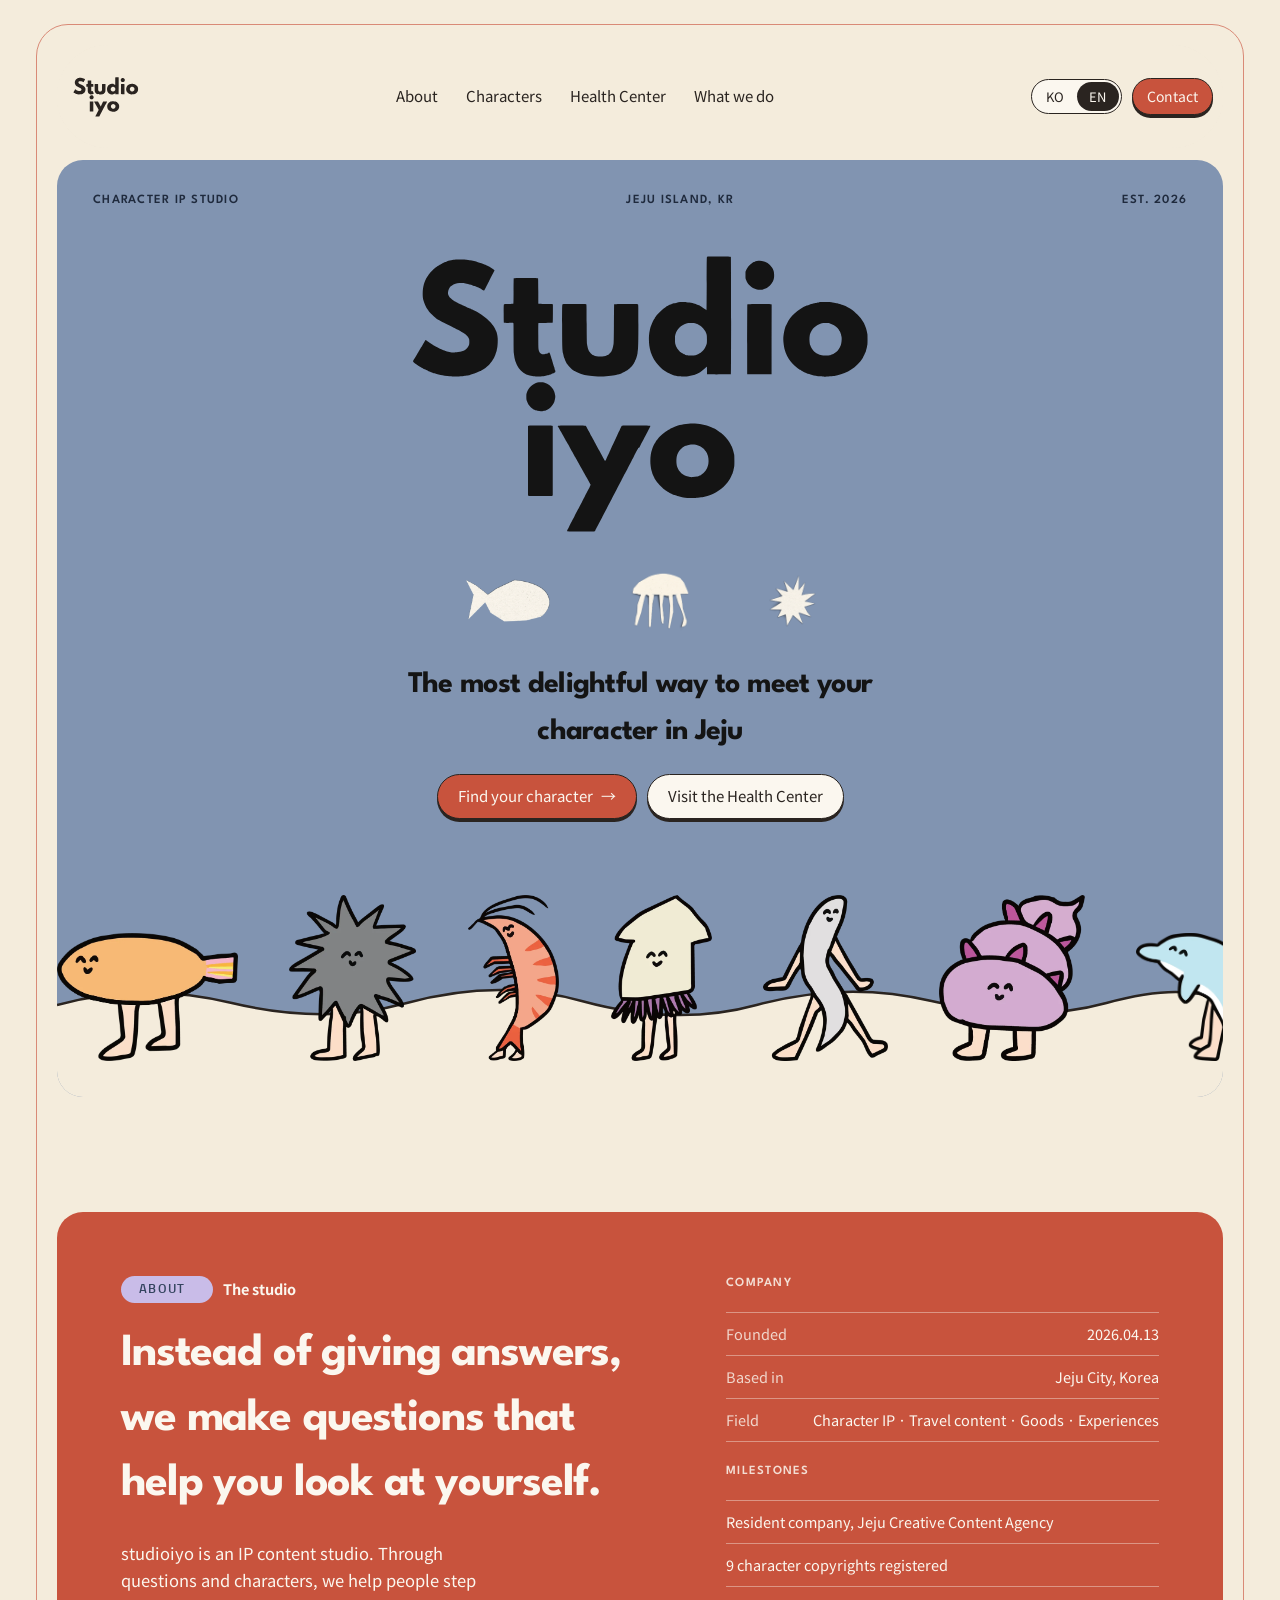
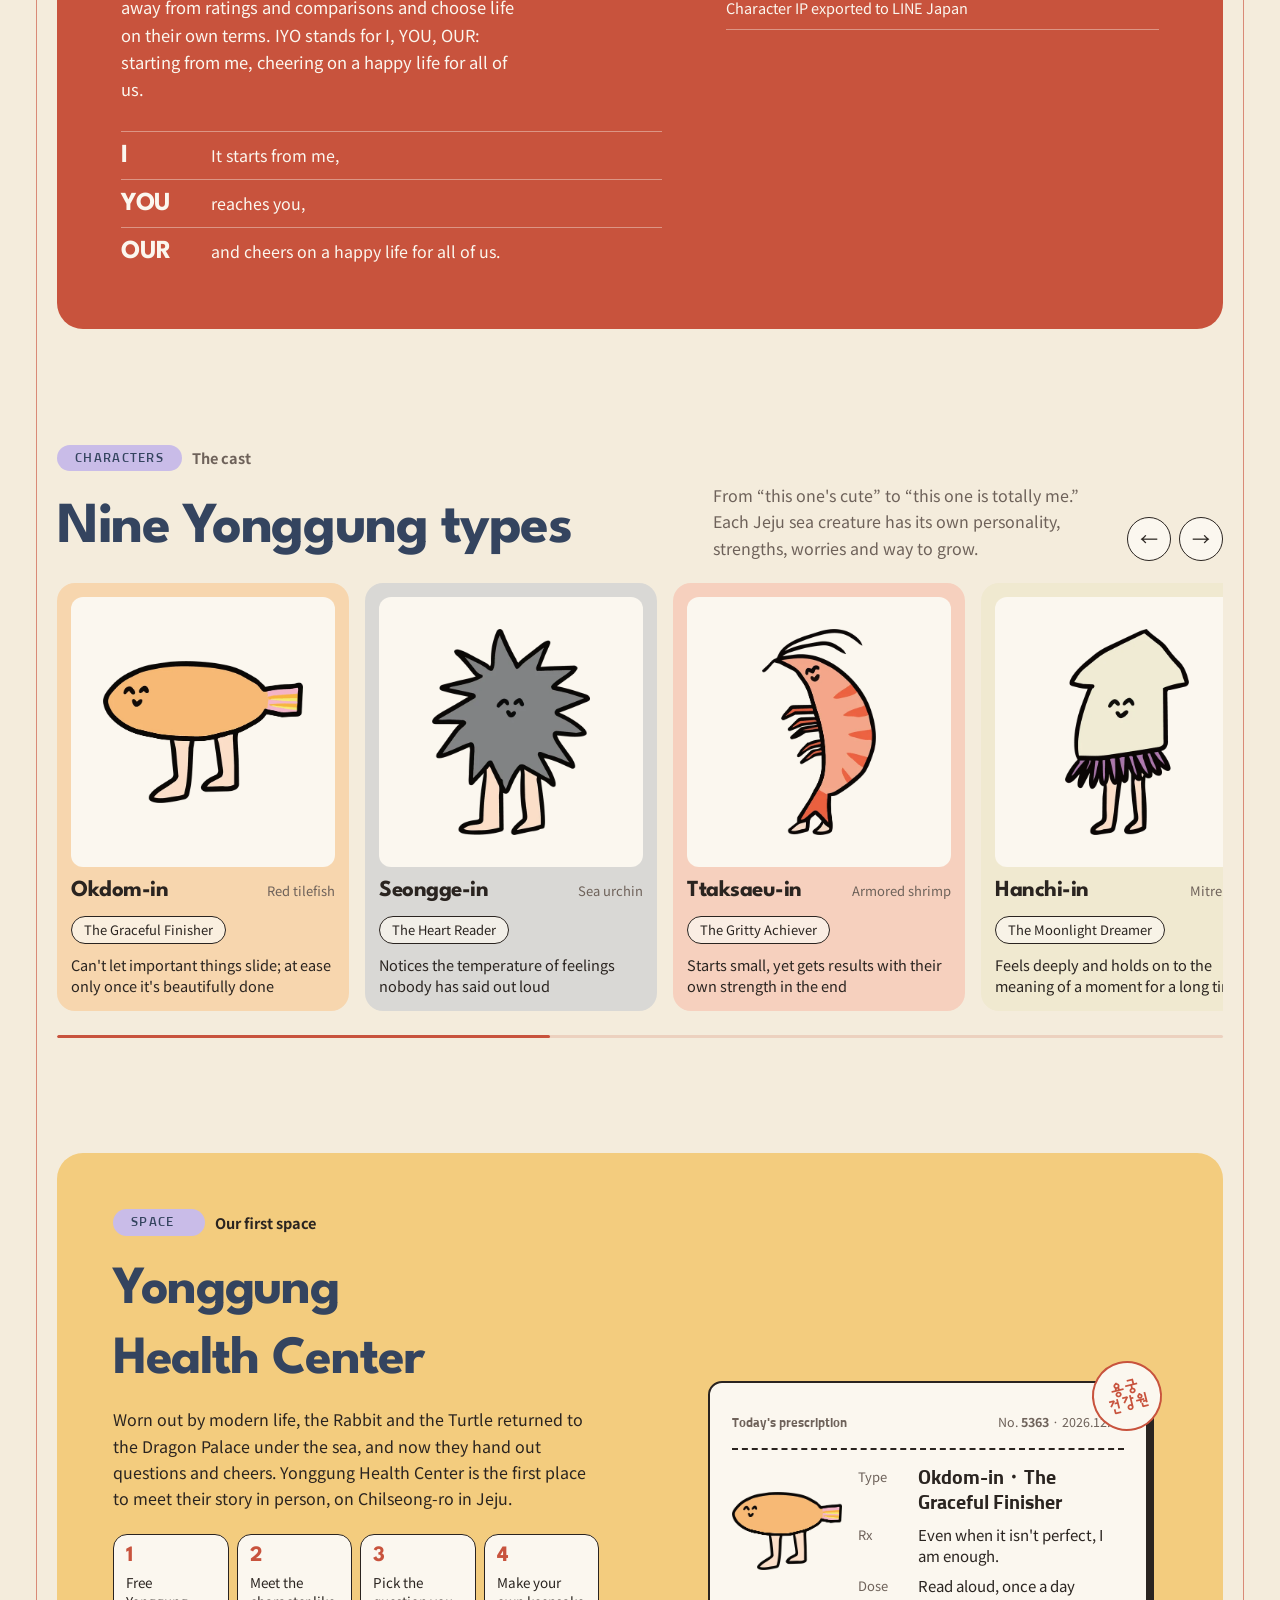
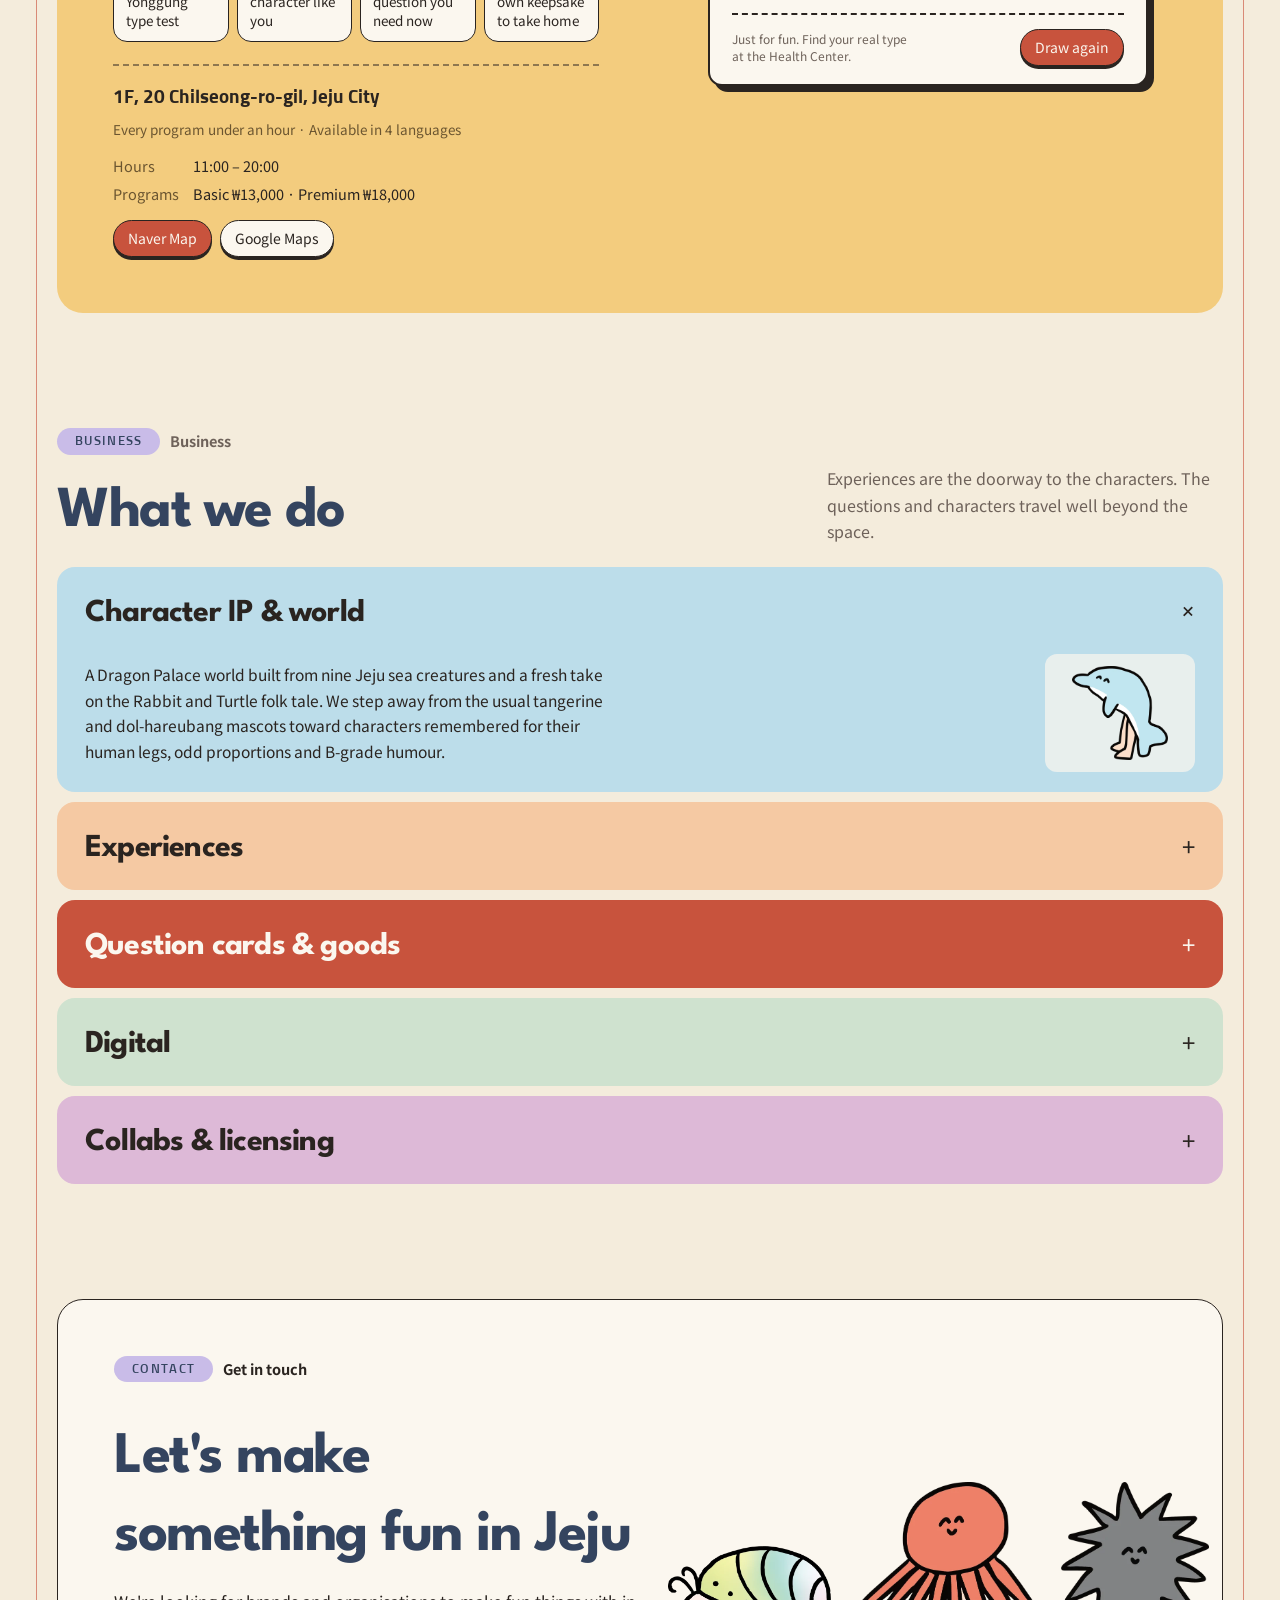
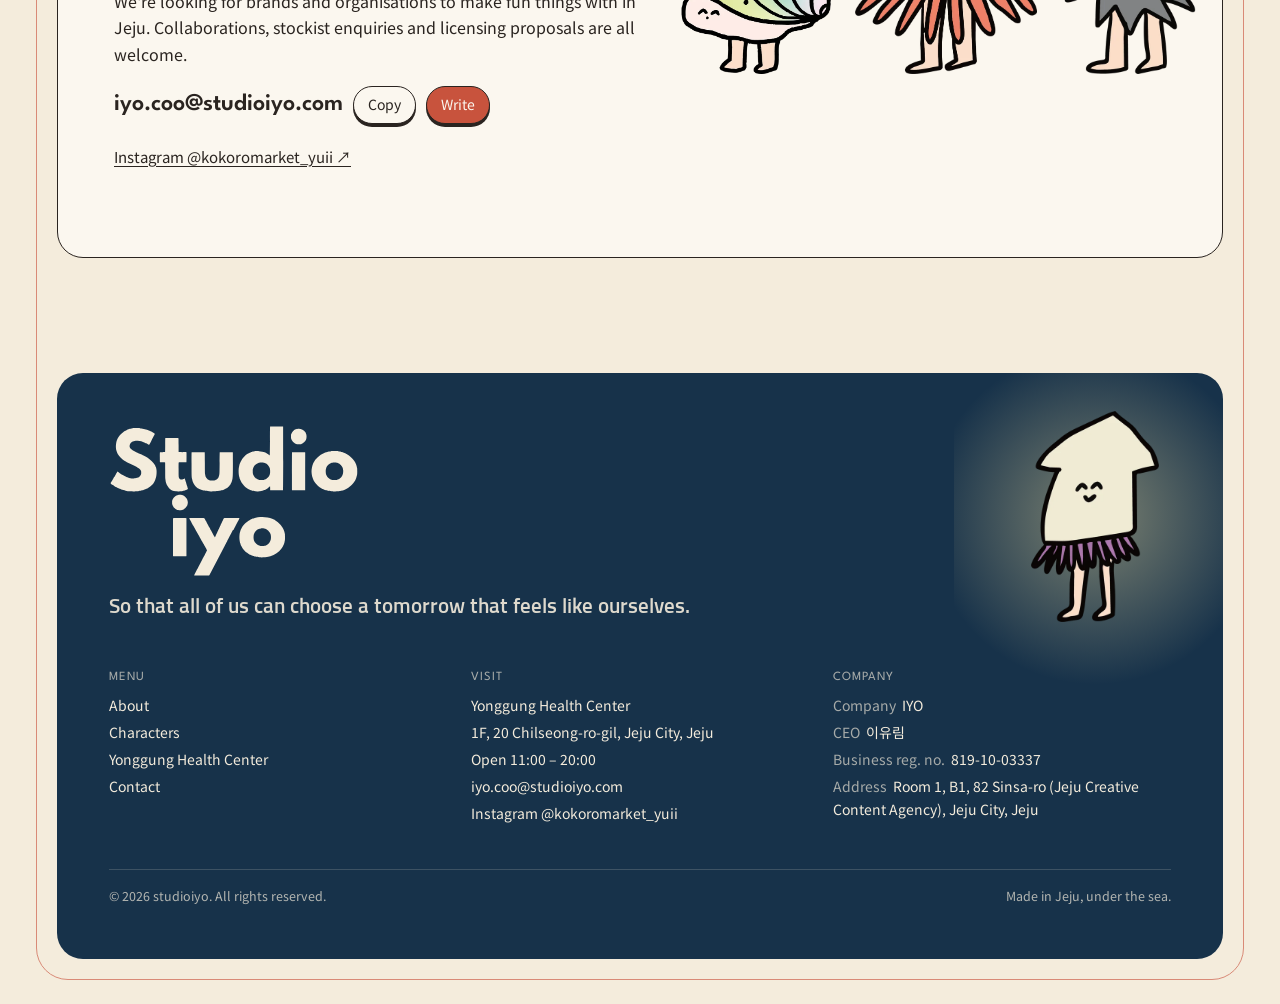
==== index.html @ 4e2de9c1 "첫 배포: studioiyo.com 홈페이지" ====
<!doctype html>
<html lang="ko" data-lang="ko">
<head>
<meta charset="utf-8">
<meta name="viewport" content="width=device-width, initial-scale=1, viewport-fit=cover">
<meta name="description" content="studioiyo(스튜디오 이요)는 질문과 제주 바다 캐릭터로 자기 기준의 삶을 응원하는 IP 콘텐츠 스튜디오입니다. 제주 칠성로 용궁건강원 운영.">
<meta property="og:title" content="studioiyo">
<meta property="og:description" content="제주에서 내 캐릭터를 만나는 가장 유쾌한 방법">
<meta property="og:url" content="https://studioiyo.com/">
<meta property="og:type" content="website">
<link rel="icon" type="image/png" href="assets/favicon.png">
<title>studioiyo</title>
<link rel="preconnect" href="https://fonts.googleapis.com">
<link rel="preconnect" href="https://fonts.gstatic.com" crossorigin>
<link rel="stylesheet" href="https://fonts.googleapis.com/css2?family=League+Spartan:wght@400..800&family=Noto+Sans+KR:wght@400;500;700&family=Sunflower:wght@300;500;700&display=swap">
<style>
/* Layout: one coral-outlined frame; scrolling descends from sky-blue surface → sand beach → coloured sea blocks → deep-sea footer.
   Single deliberate light look (brand site), so colours are set explicitly rather than themed. */
:root{
  color-scheme: light;
  --sand:#F4ECDC;      /* page ground: Jeju beach sand */
  --paper:#FBF7EF;     /* card inner */
  --ink:#2A2420;       /* the characters' outline colour */
  --ink-soft:#6E625A;
  --coral:#C8533D;     /* 돌문어 — primary accent, About block, buttons */
  --coral-line:#D98A77;
  --sky:#BCDDEA;       /* 남방큰돌고래 — hero sea */
  --butter:#F3CC7E;    /* 옥돔 — 용궁건강원 block */
  --lilac:#DDB9D7;     /* 뿔소라 */
  --peach:#F5C9A3;     /* 딱새우 */
  --seaglass:#CFE2CF;  /* 전복 */
  --deep:#17324A;      /* 용궁 — deep-sea footer */

  --card:#8194B1;      /* 명함 블루 — hero */
  --slate:#34445F;     /* 발표자료 헤드라인 */
  --lavender:#C9BCE8;  /* 발표자료 라벨 */

  /* Type: League Spartan = 로고·영문 (명함), Sunflower = 국문 제목 (발표자료 톤), Noto Sans KR = 본문 (소개서) */
  --f-en:"League Spartan","Noto Sans KR",system-ui,sans-serif;
  --f-ko:"Sunflower","Noto Sans KR","Apple SD Gothic Neo",sans-serif;
  --f-body:"Noto Sans KR","Apple SD Gothic Neo","Malgun Gothic",system-ui,sans-serif;

  --r-lg:26px; --r-md:18px; --r-pill:999px;
  --gap-section:clamp(64px,9vw,120px);
}
*{box-sizing:border-box}
html{scroll-behavior:smooth}
body{
  background:var(--sand); color:var(--ink);
  font-family:var(--f-body); font-size:16px; line-height:1.65;
  padding-inline:clamp(16px,2.4vw,28px); padding-block:16px;
  -webkit-font-smoothing:antialiased;
  word-break:keep-all; overflow-wrap:break-word;
}
img{max-width:100%;display:block}
a{color:inherit}
button{font:inherit;color:inherit}
:focus-visible{outline:2px solid var(--ink);outline-offset:3px;border-radius:6px}

/* language switch */
html[data-lang="en"] .ko{display:none!important}
html:not([data-lang="en"]) .en{display:none!important}

.frame{
  max-width:1280px; margin-inline:auto;
  border:1px solid var(--coral-line); border-radius:32px;
  padding:clamp(10px,1.6vw,20px);
  display:grid; grid-template-columns:minmax(0,1fr); gap:var(--gap-section);
}
main{display:grid;grid-template-columns:minmax(0,1fr);gap:var(--gap-section)}

/* type roles */
.en-d{font-family:var(--f-en);font-weight:700;letter-spacing:-.025em}
.ko-d{font-family:var(--f-ko);font-weight:500;letter-spacing:-.01em}
.label{font-family:var(--f-en);font-weight:600;font-size:12.5px;letter-spacing:.1em;text-transform:uppercase}
.eyebrow{display:flex;align-items:center;gap:10px;flex-wrap:wrap;margin:0 0 14px}
.pill{display:inline-block;background:var(--lavender);color:var(--slate);font-family:var(--f-ko);font-weight:500;font-size:13px;letter-spacing:.1em;text-transform:uppercase;border-radius:var(--r-pill);padding:3px 18px 2px;min-width:92px}
.eyebrow b{font-size:14.5px;font-weight:700}
h1,h2,h3{margin:0;text-wrap:balance;line-height:1.12}
p{margin:0}

/* header */
.top{
  position:sticky; top:env(safe-area-inset-top,0px); z-index:20;
  display:flex; align-items:center; justify-content:space-between; gap:16px;
  padding:10px 10px 10px 16px; margin-bottom:calc(var(--gap-section) * -1 + 12px);
  background:color-mix(in srgb,var(--sand) 88%,transparent);
  backdrop-filter:blur(8px); border-radius:var(--r-pill);
}
.logo{display:block;line-height:0;color:var(--ink)}
.logo svg{height:40px;width:auto;display:block}
.logo-svg{display:block;width:100%;height:auto}
.nav{display:flex;gap:clamp(14px,2.2vw,32px);font-size:15px}
.nav a{text-decoration:none;position:relative}
.nav a::after{content:"";position:absolute;left:0;right:0;bottom:-2px;height:1px;background:currentColor;transform:scaleX(0);transform-origin:left;transition:transform .25s}
.nav a:hover::after{transform:scaleX(1)}
.top-right{display:flex;align-items:center;gap:10px}
.lang{display:flex;border:1.5px solid var(--ink);border-radius:var(--r-pill);padding:2px;background:var(--paper)}
.lang button{border:0;background:transparent;border-radius:var(--r-pill);padding:4px 12px;font-size:13px;cursor:pointer;letter-spacing:.04em}
.lang button[aria-pressed="true"]{background:var(--ink);color:var(--paper)}
.btn{
  display:inline-flex;align-items:center;gap:8px;
  background:var(--coral);color:var(--paper);text-decoration:none;
  border:1.5px solid var(--ink);border-radius:var(--r-pill);
  padding:9px 20px;font-size:15px;cursor:pointer;
  box-shadow:0 3px 0 var(--ink);transition:transform .15s, box-shadow .15s;
}
.btn:hover{transform:translateY(-1px);box-shadow:0 4px 0 var(--ink)}
.btn:active{transform:translateY(2px);box-shadow:0 1px 0 var(--ink)}
.btn.sm{padding:6px 14px;font-size:14px}
.btn.ghost{background:var(--paper);color:var(--ink)}

/* hero */
.hero{
  background:var(--card); border-radius:var(--r-lg); overflow:hidden;
  position:relative; padding:clamp(18px,2.6vw,30px) clamp(18px,3vw,36px) 0;
}
.hero-meta{display:flex;justify-content:space-between;gap:12px;flex-wrap:wrap;color:#1F2A3D}
.hero-logo{width:clamp(220px,36vw,470px);margin:clamp(22px,3.4vw,44px) auto 0;color:#141414}
.hero-logo svg{display:block;width:100%;height:auto}
.cutouts{display:flex;justify-content:center;align-items:center;gap:clamp(30px,6vw,84px);margin-block:clamp(22px,3vw,36px) clamp(18px,2.4vw,28px)}
.cutouts img{height:var(--h);width:auto;animation:drift 4s ease-in-out infinite alternate}
.cutouts img:nth-child(2){animation-delay:-1.3s}.cutouts img:nth-child(3){animation-delay:-2.6s}
@keyframes drift{from{transform:translateY(0) rotate(-2deg)}to{transform:translateY(-5px) rotate(2deg)}}
.hero-tag{text-align:center;max-width:34ch;margin-inline:auto;font-size:clamp(20px,2.4vw,30px);line-height:1.35;color:#141414}
.hero-cta{display:flex;justify-content:center;gap:10px;flex-wrap:wrap;margin-top:22px}
.beach{position:relative;margin-top:clamp(8px,2vw,20px);padding-top:clamp(84px,11vw,140px);margin-inline:calc(clamp(18px,3vw,36px) * -1)}
.beach svg,.sand-band{position:relative;z-index:0}
.beach svg{display:block;width:100%;height:46px}
.sand-band{background:var(--sand);height:clamp(54px,6vw,72px)}
.parade{position:absolute;left:0;right:0;bottom:clamp(26px,3vw,36px);overflow:hidden;pointer-events:none;z-index:1}
.parade-track{display:flex;align-items:flex-end;gap:clamp(28px,4vw,64px);width:max-content;animation:walk 70s linear infinite}
.parade img{height:clamp(96px,13vw,170px);width:auto;animation:bob .9s ease-in-out infinite alternate}
.parade img.wide{height:clamp(78px,10vw,132px)}
.parade img:nth-child(odd){animation-delay:-.45s}
@keyframes walk{to{transform:translateX(-50%)}}
@keyframes bob{from{transform:translateY(0) rotate(-1.5deg)}to{transform:translateY(-6px) rotate(1.5deg)}}

/* about */
.about{
  background:var(--coral); color:var(--paper); border-radius:var(--r-lg);
  padding:clamp(28px,5vw,64px);
  display:grid; grid-template-columns:1.25fr 1fr; gap:clamp(28px,5vw,72px); align-items:start;
}
.about h2{font-size:clamp(28px,3.6vw,46px);line-height:1.22;margin-block:4px 28px}
.about h2 .ko-d{line-height:1.38}
.about-lead{font-size:16.5px;max-width:44ch}
.iyo{list-style:none;margin:28px 0 0;padding:0;display:grid;gap:10px}
.iyo li{display:grid;grid-template-columns:78px 1fr;align-items:baseline;gap:12px;border-top:1px solid rgba(251,247,239,.4);padding-top:10px}
.iyo b{font-family:var(--f-en);font-weight:700;font-size:26px;line-height:1;letter-spacing:-.01em}
.about-side{display:grid;gap:22px;font-size:15.5px;align-content:start;min-width:0}
.about-side h3{font-family:var(--f-en);font-weight:600;font-size:12.5px;letter-spacing:.1em;text-transform:uppercase;opacity:.85}
.facts{display:grid;margin:0;padding:0;list-style:none;border-top:1px solid rgba(251,247,239,.4)}
.facts li{display:flex;justify-content:space-between;gap:16px;padding:9px 0;border-bottom:1px solid rgba(251,247,239,.4);font-size:14.5px}
.facts .k{opacity:.8;flex:none}
.facts li > span:last-child{text-align:right}
.facts.plain li > span:last-child{text-align:left}

/* section heads */
.sec-head{display:flex;align-items:flex-end;justify-content:space-between;gap:16px;margin-bottom:22px;flex-wrap:wrap}
.sec-head h2{font-size:clamp(34px,4.6vw,58px);color:var(--slate)}
.sec-head p{color:var(--ink-soft);max-width:44ch}

/* characters */
.arrows{display:flex;gap:8px}
.arrow{width:44px;height:44px;border-radius:50%;border:1.5px solid var(--ink);background:var(--paper);cursor:pointer;font-size:18px;display:grid;place-items:center}
.arrow:hover{background:var(--ink);color:var(--paper)}
.cast{
  display:grid; grid-auto-flow:column; grid-auto-columns:clamp(236px,24vw,292px); gap:16px;
  overflow-x:auto; scroll-snap-type:x mandatory; padding-bottom:6px; scrollbar-width:none;
}
.cast::-webkit-scrollbar{display:none}
.card{scroll-snap-align:start;background:var(--tint);border-radius:var(--r-md);padding:14px;display:grid;gap:10px;min-width:0;align-content:start}
.card-img{background:var(--paper);border-radius:12px;aspect-ratio:4/4.1;position:relative;max-width:100%}
.card-img img{position:absolute;left:12%;top:12%;width:76%;height:76%;object-fit:contain;transition:transform .35s cubic-bezier(.3,1.6,.5,1)}
.card:hover .card-img img{transform:translateY(-6px) rotate(-3deg)}
.card-title{display:flex;align-items:baseline;justify-content:space-between;gap:8px;flex-wrap:wrap}
.card-title strong{font-family:var(--f-ko);font-weight:700;font-size:23px;line-height:1.25}
.card-title strong.en{font-family:var(--f-en);font-weight:700;letter-spacing:-.02em}
.card-title small{font-size:13px;color:var(--ink-soft)}
.card-title small.ko{font-family:var(--f-en);font-weight:600}
.card-type{justify-self:start;font-size:13px;border:1.5px solid var(--ink);border-radius:var(--r-pill);padding:2px 12px;background:rgba(251,247,239,.75)}
.card p{font-size:14.5px;line-height:1.5}
.progress{height:3px;background:rgba(200,83,61,.18);border-radius:3px;margin-top:18px;overflow:hidden}
.progress span{display:block;height:100%;width:30%;background:var(--coral);border-radius:3px;transition:width .2s}

/* 용궁건강원 */
.brand{
  background:var(--butter); border-radius:var(--r-lg); padding:clamp(24px,4.4vw,56px);
  display:grid; grid-template-columns:1.1fr 1fr; gap:clamp(28px,4vw,56px); align-items:center;
}
.brand h2{font-size:clamp(32px,4.2vw,54px);color:var(--slate);margin-block:4px 16px}
.brand-copy{display:grid;gap:22px;max-width:54ch;min-width:0}
.steps{list-style:none;margin:0;padding:0;display:grid;grid-template-columns:repeat(4,minmax(0,1fr));gap:8px;counter-reset:s}
.steps li{background:var(--paper);border:1.5px solid var(--ink);border-radius:14px;padding:10px 12px 12px;font-size:13.5px;line-height:1.4;counter-increment:s}
.steps li::before{content:counter(s);display:block;font-family:var(--f-en);font-weight:700;font-size:22px;line-height:1;color:var(--coral);margin-bottom:6px}
.visit{display:grid;gap:4px;border-top:2px dashed rgba(42,36,32,.5);padding-top:16px}
.visit strong{font-family:var(--f-ko);font-size:19px}
.visit small{color:#6b5530;font-size:13.5px}
.visit .row{display:flex;gap:8px;flex-wrap:wrap;margin-top:10px}
.visit dl{display:grid;grid-template-columns:auto 1fr;gap:4px 14px;margin:10px 0 0;font-size:14.5px}
.visit dt{color:#6b5530}
.visit dd{margin:0;font-variant-numeric:tabular-nums}

.slip{
  background:var(--paper); border:2px solid var(--ink); border-radius:14px;
  padding:22px 22px 18px; position:relative; box-shadow:6px 6px 0 var(--ink);
  max-width:440px; justify-self:center; width:100%;
}
.slip-head{display:flex;justify-content:space-between;align-items:baseline;border-bottom:2px dashed var(--ink);padding-bottom:10px;gap:10px;flex-wrap:wrap}
.slip-head strong{font-family:var(--f-ko);font-size:20px}
.slip-head span{font-size:12.5px;color:var(--ink-soft);font-variant-numeric:tabular-nums}
.slip-body{display:grid;grid-template-columns:110px 1fr;gap:16px;align-items:center;padding-block:16px}
.slip-body img{max-height:130px;width:auto;margin-inline:auto}
.rx{display:grid;gap:8px;margin:0}
.rx div{display:grid;grid-template-columns:52px 1fr;gap:8px;font-size:15px;line-height:1.45}
.rx dt{color:var(--ink-soft);font-size:13px;padding-top:2px}
.rx dd{margin:0}
.rx .big{font-family:var(--f-ko);font-weight:700;font-size:20px;line-height:1.25}
.stamp{
  position:absolute;right:-16px;top:-22px;width:70px;height:70px;border-radius:50%;background:var(--paper);
  border:2.5px solid var(--coral);color:var(--coral);display:grid;place-items:center;
  font-family:var(--f-ko);font-weight:700;font-size:15px;line-height:1.1;text-align:center;transform:rotate(-14deg);
}
.slip-foot{display:flex;justify-content:space-between;align-items:center;gap:10px;border-top:2px dashed var(--ink);padding-top:14px;flex-wrap:wrap}
.slip-foot small{font-size:12px;color:var(--ink-soft);max-width:26ch;line-height:1.45}
.slip.shake{animation:shake .45s}
@keyframes shake{20%{transform:rotate(-2deg)}50%{transform:rotate(2deg)}80%{transform:rotate(-1deg)}}

/* what we do: stacked bars */
.bars{display:grid;gap:10px}
.bar{border-radius:var(--r-md);background:var(--c);color:var(--fc,var(--ink))}
.bar summary{
  list-style:none;cursor:pointer;display:flex;justify-content:space-between;align-items:center;gap:16px;
  padding:14px clamp(18px,2.4vw,28px);font-size:clamp(22px,2.6vw,32px);
}
.bar summary::-webkit-details-marker{display:none}
.bar summary .plus{font-family:var(--f-body);font-size:24px;transition:transform .25s;flex:none}
.bar[open] summary .plus{transform:rotate(45deg)}
.bar-body{display:grid;grid-template-columns:1fr auto;gap:24px;align-items:center;padding:0 clamp(18px,2.4vw,28px) 20px}
.bar-body p{max-width:58ch;font-size:15.5px}
.bar-body .thumb{width:150px;height:118px;border-radius:12px;background:rgba(251,247,239,.7);position:relative;flex:none}
.bar-body .thumb img{position:absolute;left:14px;top:12px;width:calc(100% - 28px);height:calc(100% - 24px);object-fit:contain}
.bar-body ul{margin:10px 0 0;padding:0;list-style:none;display:flex;flex-wrap:wrap;gap:6px}
.bar-body ul li{font-size:13px;border:1px solid currentColor;border-radius:var(--r-pill);padding:1px 10px}

/* contact */
.contact{
  display:grid;grid-template-columns:1.2fr 1fr;gap:clamp(24px,4vw,56px);align-items:center;
  border:1.5px solid var(--ink);border-radius:var(--r-lg);padding:clamp(24px,4.4vw,56px);background:var(--paper);
}
.contact h2{font-size:clamp(34px,4.6vw,60px);color:var(--slate)}
.contact-copy{display:grid;gap:18px;min-width:0}
.mail{display:flex;align-items:center;gap:10px;flex-wrap:wrap}
.mail code{font-family:var(--f-en);font-weight:600;font-size:clamp(18px,2vw,24px);user-select:all;word-break:break-all}
.insta{font-size:15px;text-underline-offset:3px}
.copy-state{font-size:13px;color:var(--coral);min-height:1em}
.contact-art{display:flex;justify-content:center;align-items:flex-end;gap:clamp(8px,2vw,24px)}
.contact-art img{height:clamp(120px,15vw,200px);width:auto}
.contact-art img.wide{height:clamp(90px,10vw,140px)}

/* footer */
.foot{
  background:var(--deep);color:var(--sand);border-radius:var(--r-lg);
  padding:clamp(26px,4.4vw,52px);display:grid;gap:clamp(28px,4vw,44px);position:relative;overflow:hidden;
}
.foot-word{width:clamp(150px,20vw,250px);color:var(--sand)}
.foot-line{font-family:var(--f-ko);font-size:clamp(17px,1.8vw,21px);opacity:.9;margin-top:14px}
.foot-grid{display:grid;grid-template-columns:repeat(3,minmax(0,1fr));gap:24px;font-size:14px;position:relative}
.foot-grid h3{font-family:var(--f-en);font-size:12.5px;letter-spacing:.08em;text-transform:uppercase;opacity:.65;margin-bottom:10px;font-weight:400}
.foot-grid ul{list-style:none;margin:0;padding:0;display:grid;gap:4px}
.foot-grid a{text-decoration:none}
.foot-grid a:hover{text-decoration:underline}
.foot-grid .k{opacity:.65;margin-right:6px}
.foot-bottom{display:flex;justify-content:space-between;gap:12px;flex-wrap:wrap;font-size:12.5px;opacity:.7;border-top:1px solid rgba(244,236,220,.25);padding-top:16px}
.lamp{position:absolute;right:clamp(16px,5vw,64px);top:clamp(18px,3vw,40px);width:clamp(84px,10vw,128px)}
.lamp::before{content:"";position:absolute;inset:-60%;background:radial-gradient(circle,rgba(247,227,161,.45),rgba(247,227,161,0) 62%);z-index:0}
.lamp img{position:relative;animation:bob 2.4s ease-in-out infinite alternate}

/* responsive */
@media (max-width:960px){
  .steps{grid-template-columns:repeat(2,minmax(0,1fr))}
}
@media (max-width:880px){
  .about,.brand,.contact{grid-template-columns:1fr}
  .foot-grid{grid-template-columns:1fr 1fr}
  .nav{display:none}
  .bar-body{grid-template-columns:1fr}
  .bar-body .thumb{justify-self:end}
}
@media (max-width:520px){
  .top{padding-left:12px}
  .logo svg{height:34px}
  .top .btn{display:none}
  .hero-meta span:nth-child(2){display:none}
  .foot-grid{grid-template-columns:1fr}
  .lamp{display:none}
  .slip-body{grid-template-columns:1fr}
  .slip-body img{max-height:96px}
  .frame{padding:8px;border-radius:24px}
  .stamp{right:-8px;width:62px;height:62px;font-size:13px}
  .iyo li{grid-template-columns:64px 1fr}
}
@media (prefers-reduced-motion:reduce){
  html{scroll-behavior:auto}
  .parade-track,.parade img,.lamp img,.cutouts img{animation:none}
  .slip.shake{animation:none}
}
</style>
</head>
<body>
<div class="frame">
<svg width="0" height="0" style="position:absolute" aria-hidden="true"><symbol id="iyo-logo" viewBox="0 0 574 350"><path fill="currentColor" fill-rule="evenodd" d="M195.6 345.5 C195.5 345.2 195.9 343.6 196.3 343.1 C196.4 342.9 197.2 341.5 198.0 340.0 C198.8 338.4 200.1 335.9 200.9 334.3 C201.7 332.8 202.5 331.2 202.7 330.8 C202.9 330.4 203.1 330.0 203.2 329.8 C203.4 329.5 204.1 328.1 204.9 326.6 C205.7 325.1 207.0 322.5 207.9 320.9 C208.7 319.2 210.1 316.6 210.9 315.1 C211.7 313.6 213.0 311.0 213.9 309.4 C214.7 307.7 216.3 304.7 217.4 302.6 C218.4 300.6 220.0 297.6 220.8 295.9 C221.7 294.3 223.0 291.9 223.7 290.5 C224.4 289.1 225.0 287.8 225.0 287.5 C225.0 287.3 224.8 286.8 224.5 286.4 C224.2 286.1 224.0 285.7 224.0 285.6 C224.0 285.5 220.0 278.3 219.5 277.5 C219.3 277.3 219.1 276.8 218.9 276.4 C218.7 276.0 218.2 275.2 217.9 274.6 C217.6 274.1 217.1 273.3 216.9 272.9 C216.7 272.5 216.4 272.0 216.3 271.8 C216.1 271.5 215.1 269.6 213.9 267.5 C212.7 265.4 211.6 263.5 211.5 263.2 C211.3 263.0 211.1 262.5 210.9 262.1 C210.7 261.7 210.2 260.9 209.9 260.4 C209.6 259.8 209.1 259.0 208.9 258.6 C208.7 258.2 208.4 257.7 208.3 257.5 C208.1 257.3 207.1 255.4 205.9 253.2 C204.7 251.1 203.6 249.2 203.5 249.0 C203.4 248.8 203.1 248.3 202.9 247.9 C202.7 247.5 202.2 246.7 201.9 246.1 C201.5 245.6 201.2 245.0 201.1 244.8 C200.8 244.2 196.8 236.9 196.5 236.5 C196.4 236.3 196.1 235.8 195.9 235.4 C195.7 235.0 195.2 234.2 194.9 233.6 C194.6 233.1 194.1 232.3 193.9 231.9 C193.7 231.5 193.4 231.0 193.3 230.8 C192.9 230.3 188.9 223.0 188.7 222.5 C188.6 222.3 188.2 221.7 187.9 221.1 C187.6 220.6 187.1 219.8 186.9 219.4 C186.7 219.0 186.2 218.2 185.9 217.6 C185.6 217.1 185.1 216.3 185.0 216.0 C184.8 215.7 184.5 215.2 184.3 214.9 C183.9 214.5 183.9 214.4 184.4 214.1 C185.0 213.6 218.2 213.6 218.8 214.1 C219.2 214.4 220.2 216.1 221.1 217.9 C221.3 218.3 222.0 219.5 222.6 220.6 C223.2 221.7 224.1 223.4 224.6 224.4 C225.1 225.3 225.8 226.6 226.1 227.1 C226.4 227.7 227.1 228.9 227.6 229.9 C228.5 231.5 229.4 233.2 231.0 236.1 C231.4 236.8 232.1 238.2 232.6 239.1 C233.1 240.1 233.8 241.3 234.1 241.9 C234.4 242.4 235.1 243.7 235.6 244.6 C236.1 245.6 236.8 246.8 237.1 247.4 C237.4 247.9 238.1 249.2 238.6 250.1 C239.1 251.1 239.8 252.3 240.1 252.9 C240.4 253.4 241.1 254.7 241.6 255.6 C242.1 256.6 242.6 257.4 242.8 257.5 C243.1 257.7 243.8 257.3 243.8 257.0 C243.8 256.8 244.3 255.6 244.9 254.3 C246.8 250.2 247.7 248.4 248.4 246.9 C248.7 246.1 249.4 244.6 249.9 243.6 C250.9 241.4 251.6 239.8 252.0 239.0 C252.1 238.7 252.4 238.2 252.5 238.0 C252.6 237.8 253.0 236.9 253.4 236.1 C254.2 234.2 255.0 232.5 255.3 232.0 C255.4 231.8 255.6 231.5 255.7 231.2 C256.0 230.5 256.7 228.8 257.9 226.4 C258.5 225.0 259.3 223.4 259.5 222.8 C259.8 222.1 260.1 221.5 260.3 221.2 C260.4 221.0 260.6 220.7 260.7 220.5 C260.9 219.9 262.0 217.4 262.8 215.8 C263.2 215.0 263.7 214.1 264.0 214.0 C264.8 213.6 298.5 213.7 299.1 214.1 C299.5 214.4 299.4 214.6 298.0 217.3 C297.2 218.8 295.9 221.4 295.1 222.9 C294.3 224.4 293.0 227.0 292.1 228.6 C290.6 231.5 288.5 235.5 286.8 238.8 C286.4 239.7 286.0 240.6 285.9 240.8 C285.8 241.1 285.6 241.2 285.0 241.2 C284.4 241.2 284.3 241.4 284.1 242.0 C284.0 242.4 283.9 242.8 283.8 242.9 C283.7 242.9 282.9 244.2 282.1 245.8 C281.4 247.4 280.0 250.0 279.1 251.6 C278.3 253.3 276.9 255.9 276.1 257.4 C275.4 258.9 274.0 261.5 273.1 263.1 C272.2 264.8 271.4 266.4 271.2 266.8 C270.9 267.6 270.9 267.6 269.6 269.9 C269.0 271.0 268.4 272.2 268.3 272.5 C268.1 272.8 267.9 273.3 267.8 273.5 C267.6 273.7 266.9 275.1 266.1 276.6 C265.3 278.1 264.0 280.7 263.1 282.4 C262.3 284.0 260.9 286.6 260.1 288.1 C259.3 289.6 258.0 292.2 257.1 293.9 C256.3 295.5 254.9 298.1 254.1 299.6 C253.3 301.1 252.0 303.7 251.1 305.4 C250.3 307.0 248.9 309.6 248.1 311.1 C247.3 312.6 246.0 315.2 245.1 316.9 C244.3 318.5 242.9 321.1 242.1 322.6 C241.3 324.1 240.0 326.7 239.1 328.4 C238.3 330.0 236.9 332.6 236.1 334.1 C235.3 335.6 234.0 338.2 233.1 339.9 C232.2 341.5 231.3 343.3 231.1 343.7 C230.9 344.2 230.5 344.9 230.2 345.2 L229.7 345.8 L212.7 345.8 C201.5 345.8 195.7 345.7 195.6 345.5Z M345.4 303.8 C341.4 303.3 339.0 302.9 337.9 302.6 C337.2 302.4 336.2 302.2 335.6 302.1 C334.5 301.9 331.7 301.1 330.6 300.6 C330.1 300.4 329.6 300.2 329.4 300.2 C329.3 300.2 328.7 300.0 328.1 299.8 C326.1 298.9 324.9 298.3 324.2 298.0 C323.9 297.9 323.2 297.5 322.6 297.1 C322.1 296.8 321.3 296.3 320.9 296.1 C320.5 295.9 319.7 295.4 319.1 295.0 C318.6 294.6 317.6 293.9 316.9 293.4 C313.8 291.3 307.5 284.5 305.9 281.6 C305.4 280.8 305.1 280.1 304.5 279.2 C304.3 278.9 303.8 277.9 303.4 277.0 C303.0 276.1 302.6 275.1 302.4 274.8 C302.2 274.4 302.0 273.7 301.9 273.3 C301.8 272.8 301.5 272.0 301.4 271.6 C300.8 270.3 300.0 266.5 299.7 263.6 C298.9 256.9 299.7 248.1 301.4 243.8 C301.6 243.3 301.8 242.6 301.9 242.2 C302.2 241.2 303.8 237.7 304.9 235.9 C305.2 235.3 305.7 234.5 305.9 234.1 C306.6 232.9 309.5 229.3 311.2 227.4 C313.7 224.8 319.7 220.1 322.2 218.8 C322.6 218.6 323.3 218.2 323.9 217.9 C324.4 217.5 325.0 217.2 325.2 217.1 C327.0 216.3 328.5 215.7 329.0 215.4 C329.3 215.2 330.0 215.0 330.5 214.9 C331.0 214.8 331.7 214.5 332.1 214.4 C336.1 212.7 345.4 211.2 352.0 211.2 C359.8 211.2 368.9 212.9 374.6 215.4 C376.9 216.4 378.2 217.0 378.5 217.1 C378.7 217.2 379.3 217.5 379.8 217.8 C380.3 218.1 381.3 218.8 382.1 219.2 C382.9 219.7 384.1 220.5 384.8 221.0 C385.4 221.5 386.5 222.3 387.2 222.8 C388.9 224.0 393.9 229.1 395.5 231.1 C397.2 233.3 398.2 234.8 398.2 235.1 C398.2 235.2 398.4 235.5 398.6 235.7 C398.8 235.9 399.2 236.7 399.6 237.5 C400.0 238.3 400.4 239.1 400.5 239.3 C401.3 240.9 402.7 245.0 403.1 247.1 C403.3 248.1 403.6 249.3 403.8 249.9 C404.0 250.6 404.1 252.9 404.1 257.8 C404.1 264.0 404.0 264.8 403.5 266.6 C403.2 267.7 403.0 268.9 403.0 269.2 C403.0 269.5 402.8 270.1 402.6 270.5 C402.5 270.8 402.2 271.6 402.1 272.1 C402.0 272.7 401.8 273.4 401.6 273.8 C401.4 274.1 401.0 274.9 400.7 275.6 C399.1 279.3 398.0 281.3 395.7 284.3 C389.7 292.2 380.7 298.3 370.5 301.5 C366.9 302.6 365.0 302.9 358.4 303.7 C356.2 304.0 347.8 304.0 345.4 303.8Z M147.6 301.1 L147.0 300.7 L147.0 257.5 L147.0 214.2 L147.6 214.0 C148.5 213.7 176.2 213.7 177.1 214.0 L177.8 214.2 L177.8 257.5 L177.8 300.7 L177.2 301.1 C176.7 301.5 174.9 301.5 162.4 301.5 C149.9 301.5 148.0 301.5 147.6 301.1Z M357.4 277.3 C358.6 277.0 359.8 276.5 360.1 276.4 C360.4 276.2 360.8 276.0 361.0 276.0 C361.2 276.0 361.8 275.7 362.4 275.3 C367.3 272.0 369.9 268.5 371.3 263.2 C372.1 260.2 372.1 255.3 371.3 252.1 C371.0 250.9 370.5 249.7 370.3 249.4 C370.2 249.1 370.0 248.7 370.0 248.5 C370.0 247.9 367.3 244.2 365.8 242.7 C363.3 240.3 359.8 238.5 356.1 237.7 C353.8 237.2 350.1 237.2 348.5 237.6 C347.7 237.8 346.6 238.0 345.9 238.1 C345.3 238.2 344.7 238.4 344.6 238.5 C344.5 238.6 344.1 238.9 343.6 239.0 C342.4 239.3 339.7 241.0 338.2 242.4 C335.9 244.4 334.0 247.3 332.9 250.1 C331.5 254.0 331.5 261.5 332.9 265.4 C335.2 271.6 339.8 275.7 346.4 277.2 C349.3 278.0 349.4 278.0 352.4 277.9 C354.1 277.8 355.9 277.6 357.4 277.3Z M158.8 195.4 C157.6 195.1 156.2 194.7 155.7 194.4 C155.2 194.2 154.7 194.0 154.6 194.0 C154.3 194.0 151.5 191.9 150.4 190.8 C148.1 188.8 146.7 186.5 145.6 183.2 C145.0 181.6 144.9 181.0 144.9 177.9 C144.9 174.7 144.9 174.2 145.6 172.4 C146.3 170.3 146.5 170.0 147.7 168.1 C149.2 165.7 152.4 162.8 155.0 161.6 C157.7 160.3 159.5 159.9 162.8 159.9 C165.3 159.9 166.2 160.0 167.8 160.5 C172.0 161.8 175.3 164.2 177.8 168.0 C178.4 169.0 179.0 169.9 179.0 170.0 C179.0 170.1 179.2 170.5 179.5 171.0 C179.7 171.5 180.0 172.4 180.1 172.9 C180.2 173.4 180.5 174.4 180.6 175.1 C180.8 175.8 181.0 177.0 181.0 177.8 C181.0 179.3 180.0 184.0 179.6 184.6 C179.4 184.7 179.2 185.2 179.1 185.5 C178.9 186.4 176.5 189.7 175.3 190.8 C174.1 192.0 172.1 193.4 171.0 193.9 C170.5 194.1 169.7 194.5 169.1 194.8 C168.5 195.0 167.9 195.3 167.6 195.3 C167.3 195.3 166.6 195.4 165.9 195.6 C164.2 196.1 161.3 196.0 158.8 195.4Z M54.4 152.6 C54.1 152.6 51.9 152.4 49.5 152.3 C45.5 152.0 40.6 151.3 38.1 150.7 C37.6 150.6 36.4 150.3 35.5 150.1 C34.0 149.8 32.5 149.4 30.6 148.7 C30.2 148.6 29.3 148.3 28.6 148.1 C27.3 147.8 25.0 146.9 24.3 146.5 C24.1 146.4 23.6 146.1 23.2 146.0 C22.9 145.9 22.5 145.6 22.2 145.5 C22.0 145.4 20.7 144.7 19.2 144.0 C17.8 143.3 16.5 142.6 16.2 142.5 C16.0 142.4 14.9 141.7 13.6 141.0 C10.8 139.4 10.7 139.4 8.7 138.0 C4.9 135.5 3.8 134.5 3.8 133.7 C3.8 133.4 4.0 132.8 4.3 132.3 C4.6 131.8 5.0 131.2 5.2 130.9 C5.9 129.7 7.4 127.2 7.9 126.4 C8.2 125.9 9.1 124.4 9.9 123.0 C10.7 121.6 11.6 120.1 11.9 119.6 C12.2 119.2 13.1 117.7 13.9 116.3 C14.7 114.9 15.6 113.4 15.9 112.9 C16.1 112.4 16.8 111.3 17.4 110.4 C17.9 109.5 18.6 108.3 18.8 107.8 C19.1 107.4 19.4 107.0 19.5 107.0 C19.8 107.0 22.6 109.1 24.0 110.3 C24.7 110.9 27.9 113.0 29.1 113.6 C29.8 114.0 30.8 114.6 31.4 114.9 C33.7 116.2 41.5 120.0 41.9 120.0 C42.0 120.0 42.7 120.2 43.4 120.5 C46.6 121.7 51.6 122.8 54.4 122.8 C55.4 122.8 57.8 122.5 59.8 122.2 C67.4 121.1 71.1 118.8 73.2 114.0 C73.8 112.6 73.8 112.0 73.9 109.5 C73.9 107.0 73.8 106.4 73.3 105.3 C72.1 102.6 70.6 101.1 66.2 98.2 C64.5 97.0 62.9 96.0 62.6 95.8 C61.9 95.4 57.7 93.3 57.0 93.0 C56.7 92.9 56.2 92.6 56.0 92.5 C55.8 92.4 55.1 92.1 54.5 91.8 C49.3 89.5 39.4 84.5 37.5 83.3 C36.6 82.7 35.7 82.1 35.5 82.0 C33.6 81.3 25.5 74.0 23.4 71.2 C23.2 70.9 22.6 70.1 22.2 69.5 C19.7 66.2 18.0 62.4 16.6 57.4 C15.5 53.3 15.5 45.3 16.7 40.1 C17.5 36.9 18.8 33.0 19.4 32.2 C19.6 32.0 19.7 31.7 19.7 31.6 C19.7 30.9 22.3 26.9 24.4 24.2 C25.1 23.4 26.6 21.7 27.8 20.6 C29.9 18.5 34.3 15.0 34.7 15.0 C34.8 15.0 35.5 14.5 36.3 14.0 C37.2 13.4 38.8 12.5 40.1 11.8 C41.3 11.2 42.7 10.6 43.0 10.4 C43.4 10.2 43.8 10.0 44.0 10.0 C44.1 10.0 44.7 9.8 45.2 9.6 C46.4 9.0 49.0 8.3 51.2 7.9 C52.1 7.7 53.4 7.4 54.0 7.2 C55.5 6.8 69.3 6.8 71.1 7.2 C71.8 7.4 73.4 7.7 74.6 7.9 C77.5 8.3 82.1 9.4 84.6 10.3 C85.0 10.4 85.9 10.7 86.6 10.9 C88.0 11.3 89.8 11.9 91.3 12.6 C91.8 12.8 92.4 13.0 92.6 13.0 C92.8 13.0 93.0 13.1 93.1 13.2 C93.3 13.4 94.3 13.8 95.5 14.3 C96.7 14.7 97.9 15.3 98.2 15.5 C98.5 15.8 98.9 16.0 99.0 16.0 C99.3 16.0 104.4 19.4 104.9 20.0 C105.3 20.5 105.3 20.6 105.0 21.2 C104.5 21.9 98.9 33.0 98.3 34.2 C98.1 34.6 97.9 35.0 97.7 35.2 C97.6 35.5 97.4 35.9 97.2 36.2 C97.1 36.6 96.9 37.0 96.8 37.2 C96.6 37.5 95.7 39.4 94.6 41.5 C93.5 43.6 92.5 45.4 92.3 45.4 C91.9 45.6 91.2 45.2 89.4 44.1 C88.8 43.8 88.0 43.3 87.6 43.1 C87.1 42.9 86.7 42.7 86.6 42.5 C86.6 42.4 86.2 42.2 85.8 42.1 C85.2 42.0 83.8 41.4 82.1 40.6 C81.7 40.4 81.0 40.1 80.6 40.0 C80.2 39.9 79.1 39.5 78.1 39.1 C75.4 38.1 72.6 37.3 70.6 37.0 C69.6 36.9 68.5 36.6 68.1 36.5 C67.8 36.4 66.0 36.2 64.1 36.2 C60.5 36.2 56.8 36.9 54.9 37.8 C54.3 38.0 53.8 38.2 53.7 38.2 C53.4 38.2 51.4 39.6 50.7 40.3 C49.0 41.9 47.6 45.1 47.3 48.1 C47.1 50.3 48.6 53.5 50.7 55.2 C51.2 55.6 51.8 56.1 52.0 56.3 C52.6 56.8 55.8 58.9 56.2 59.1 C56.5 59.2 57.5 59.8 58.6 60.4 C60.6 61.5 62.5 62.5 63.8 63.0 C64.1 63.1 64.5 63.4 64.8 63.5 C65.0 63.6 65.7 63.9 66.3 64.2 C67.0 64.5 68.0 65.0 68.6 65.2 C69.2 65.5 70.2 66.0 70.8 66.2 C71.4 66.5 72.5 67.0 73.3 67.3 C74.1 67.7 74.9 68.0 75.1 68.0 C75.3 68.0 75.6 68.2 75.7 68.4 C75.9 68.5 76.3 68.8 76.7 68.9 C77.4 69.0 80.6 70.6 83.8 72.3 C90.2 75.8 97.8 82.0 102.0 87.1 C103.5 89.0 106.0 92.7 106.0 93.1 C106.0 93.3 107.1 95.8 107.5 96.6 C108.1 97.6 109.0 102.0 109.2 104.5 C109.5 107.8 109.1 115.5 108.6 117.0 C108.4 117.6 108.2 118.7 108.1 119.5 C108.0 120.3 107.8 121.1 107.7 121.4 C107.5 121.6 107.3 122.4 107.1 123.0 C106.6 124.7 105.8 126.9 105.5 127.4 C105.4 127.7 105.1 128.2 105.0 128.5 C104.9 128.8 104.5 129.5 104.2 130.1 C103.9 130.6 103.2 131.6 102.8 132.4 C101.8 134.1 99.3 137.2 97.9 138.6 C95.6 140.8 92.2 143.3 90.5 144.2 C90.2 144.4 89.4 144.8 88.9 145.1 C88.3 145.5 87.7 145.8 87.5 145.9 C81.0 148.8 78.5 149.7 76.1 150.1 C75.6 150.2 74.8 150.5 74.4 150.6 C74.0 150.8 72.6 151.1 71.4 151.2 C70.2 151.4 69.1 151.6 69.0 151.6 C68.4 152.0 55.7 152.8 54.4 152.6Z M153.9 152.3 C147.0 151.4 142.2 149.2 138.0 145.0 C136.1 143.1 134.9 141.5 133.7 139.1 C132.8 137.5 132.0 135.6 132.0 135.4 C132.0 135.3 131.8 134.7 131.5 134.2 C130.9 132.7 130.0 129.4 129.9 127.5 C129.8 126.6 129.5 124.9 129.4 123.8 C129.1 122.1 129.0 118.0 129.0 103.9 C129.0 87.2 129.0 86.0 128.6 85.9 C128.3 85.8 125.7 85.7 122.7 85.8 C119.5 85.8 117.1 85.7 117.0 85.6 C116.8 85.4 116.7 80.9 116.7 74.1 C116.7 63.9 116.8 62.9 117.1 62.6 C117.4 62.4 119.1 62.3 123.0 62.3 C126.0 62.3 128.6 62.2 128.7 62.1 C128.9 62.0 129.0 57.6 129.0 46.3 C129.0 37.7 129.1 30.5 129.2 30.3 C129.5 29.9 158.9 29.8 159.4 30.3 C159.7 30.5 159.7 33.0 159.8 46.3 C159.8 57.4 159.8 62.0 160.0 62.1 C160.2 62.2 164.0 62.3 168.5 62.3 C173.6 62.2 176.9 62.3 177.3 62.5 L178.0 62.7 L178.0 73.8 C178.0 80.0 177.9 85.1 177.8 85.4 C177.7 85.7 176.7 85.8 169.2 85.8 C163.8 85.8 160.5 85.8 160.2 86.0 C159.8 86.3 159.8 86.7 159.8 100.9 C159.8 116.2 159.9 119.3 160.8 121.0 C161.0 121.5 161.2 122.0 161.2 122.2 C161.2 122.8 163.5 124.7 164.4 124.9 C165.9 125.2 169.3 124.9 170.0 124.4 C170.3 124.2 170.8 124.0 171.0 124.0 C171.2 124.0 171.8 123.7 172.3 123.3 C173.8 122.3 173.9 122.3 175.6 128.0 C176.0 129.2 176.3 130.3 176.3 130.5 C176.3 130.8 176.4 131.0 176.5 131.1 C176.6 131.2 176.8 131.6 176.9 132.1 C177.0 132.5 177.3 133.5 177.5 134.2 C177.7 135.0 178.2 136.5 178.5 137.5 C178.8 138.5 179.3 140.2 179.7 141.2 C180.0 142.2 180.2 143.2 180.2 143.5 C180.2 143.8 180.3 144.0 180.5 144.1 C180.9 144.4 181.3 146.5 181.0 147.0 C180.7 147.5 178.0 149.0 177.4 149.0 C177.3 149.0 176.8 149.2 176.4 149.4 C175.3 150.0 172.3 150.9 171.0 151.1 C170.4 151.2 169.7 151.4 169.4 151.6 C168.8 151.9 160.5 152.7 158.6 152.7 C157.9 152.7 155.8 152.5 153.9 152.3Z M234.1 152.6 C222.8 151.9 219.2 151.3 213.2 149.5 C210.2 148.5 207.1 147.1 205.1 145.8 C204.4 145.4 203.7 145.0 203.6 145.0 C203.5 145.0 202.6 144.3 201.6 143.5 C199.6 141.8 197.4 139.5 196.0 137.4 C194.9 135.9 192.8 131.6 192.8 131.0 C192.8 130.8 192.6 130.5 192.5 130.3 C192.1 130.0 191.4 127.2 190.6 123.6 C189.7 118.7 189.5 113.9 189.5 87.6 C189.5 63.7 189.5 63.2 190.0 62.8 C190.5 62.3 190.9 62.3 204.8 62.3 C213.7 62.3 219.2 62.4 219.5 62.5 C220.0 62.7 220.0 63.8 220.1 86.8 C220.1 102.9 220.3 111.3 220.5 112.1 C220.6 112.8 220.9 114.2 221.1 115.2 C221.5 117.3 221.9 118.6 222.9 120.8 C223.7 122.3 226.9 125.7 228.0 125.9 C228.3 126.0 228.9 126.2 229.2 126.4 C231.7 128.0 242.3 128.0 244.8 126.4 C245.1 126.2 245.7 126.0 246.0 125.9 C247.0 125.7 250.3 122.4 251.0 121.0 C251.9 119.2 252.5 117.3 252.9 115.4 C253.1 114.4 253.4 113.1 253.5 112.5 C253.8 111.7 253.9 105.2 254.0 87.1 C254.1 73.7 254.2 62.7 254.3 62.6 C254.4 62.5 261.1 62.4 269.0 62.3 C283.1 62.3 283.5 62.3 284.0 62.8 C284.5 63.2 284.5 63.7 284.5 87.8 C284.5 113.4 284.3 118.9 283.5 123.2 C282.8 126.7 281.5 131.3 280.7 132.5 C280.6 132.7 280.4 133.2 280.2 133.5 C280.1 133.8 279.9 134.3 279.7 134.5 C279.6 134.7 279.4 135.1 279.3 135.4 C278.9 136.3 277.2 138.7 275.7 140.4 C274.3 141.9 270.8 145.0 270.4 145.0 C270.3 145.0 269.9 145.2 269.5 145.5 C268.4 146.2 265.5 147.7 263.8 148.4 C260.2 149.8 259.6 150.0 258.6 150.1 C258.1 150.2 257.1 150.4 256.5 150.6 C253.0 151.7 239.2 152.9 234.1 152.6Z M339.2 152.7 C339.2 152.6 337.7 152.4 336.0 152.3 C332.9 152.0 329.2 151.3 327.5 150.6 C327.0 150.4 326.3 150.2 326.0 150.1 C325.3 149.9 324.1 149.4 321.9 148.3 C321.1 147.8 320.0 147.3 319.6 147.1 C319.2 146.9 318.3 146.3 317.5 145.8 C316.7 145.2 315.7 144.5 315.2 144.2 C312.6 142.4 307.6 136.9 305.1 133.1 C303.9 131.2 303.8 131.1 301.5 126.4 C301.2 125.9 301.0 125.3 301.0 125.2 C301.0 125.0 300.8 124.4 300.5 123.9 C300.2 123.3 300.0 122.7 300.0 122.6 C300.0 122.4 299.8 121.6 299.5 120.8 C298.0 116.1 297.3 108.9 297.7 102.3 C297.9 100.0 298.2 97.5 298.4 96.6 C298.6 95.8 298.8 94.7 298.9 94.2 C299.5 90.8 302.2 84.1 304.2 81.1 C304.6 80.4 305.0 79.7 305.0 79.6 C305.0 79.4 306.1 77.9 308.1 75.4 C310.6 72.2 314.8 68.5 318.3 66.2 C319.8 65.2 324.0 63.0 324.4 63.0 C324.5 63.0 325.1 62.8 325.6 62.5 C326.1 62.2 326.7 62.0 326.9 62.0 C327.1 62.0 327.9 61.8 328.7 61.5 C329.5 61.2 330.7 61.0 331.4 60.9 C332.1 60.8 332.9 60.6 333.2 60.4 C334.2 60.1 340.8 59.8 344.4 60.0 C348.9 60.3 355.8 61.7 356.6 62.5 C356.7 62.6 357.0 62.8 357.2 62.8 C357.6 62.8 360.0 63.8 360.8 64.3 C361.0 64.4 361.4 64.6 361.6 64.7 C362.4 65.1 366.2 67.6 367.7 68.9 C368.4 69.5 369.1 70.0 369.3 70.0 C369.4 70.0 369.5 56.2 369.6 36.9 C369.6 7.7 369.7 3.7 370.0 3.5 C370.6 3.1 399.3 3.2 399.7 3.6 C400.1 3.9 400.1 149.6 399.8 149.9 C399.5 150.0 370.2 150.1 370.1 149.9 C370.0 149.8 369.9 147.7 370.0 145.3 C370.0 142.6 369.9 140.7 369.7 140.6 C369.6 140.5 368.9 141.0 368.2 141.7 C365.5 144.5 362.2 146.9 359.0 148.5 C358.1 148.9 357.2 149.4 356.9 149.5 C355.2 150.5 349.7 151.9 346.6 152.2 C343.3 152.6 339.4 152.8 339.2 152.7Z M515.2 152.7 C515.2 152.6 513.4 152.4 511.2 152.3 C507.4 152.0 503.1 151.3 501.0 150.6 C500.4 150.4 499.4 150.2 498.9 150.1 C498.3 150.0 497.6 149.8 497.4 149.6 C497.1 149.5 496.5 149.2 496.0 149.1 C495.3 149.0 494.3 148.6 491.9 147.5 C491.3 147.3 490.7 147.0 490.5 146.9 C490.3 146.8 489.7 146.5 489.1 146.1 C488.6 145.8 487.8 145.4 487.4 145.1 C487.0 144.9 486.3 144.6 486.0 144.3 C485.6 144.1 484.6 143.4 483.7 142.8 C481.0 141.0 476.7 136.9 474.2 133.8 C470.7 129.3 468.1 124.1 466.5 118.2 C465.8 115.5 465.0 109.1 465.0 106.2 C465.0 101.1 466.9 91.6 468.5 88.8 C468.6 88.6 469.1 87.6 469.5 86.8 C474.0 77.4 482.9 69.3 494.2 64.3 C494.9 64.0 495.6 63.7 495.7 63.8 C495.8 63.8 496.3 63.6 496.7 63.4 C497.6 62.9 499.6 62.3 501.4 61.9 C502.2 61.7 503.0 61.5 503.2 61.4 C503.4 61.3 504.6 61.0 506.0 60.9 C507.3 60.7 508.9 60.4 509.6 60.2 C511.7 59.8 524.3 59.9 526.4 60.3 C527.5 60.6 529.0 60.8 529.8 60.9 C530.7 61.0 531.7 61.2 532.2 61.4 C532.6 61.6 533.4 61.8 534.0 61.9 C534.6 62.0 535.7 62.3 536.4 62.5 C537.2 62.8 538.4 63.3 539.2 63.6 C540.7 64.1 544.6 65.9 545.2 66.3 C545.5 66.4 546.0 66.7 546.4 66.9 C552.3 70.1 559.4 76.6 562.8 81.8 C564.5 84.3 566.0 86.9 566.0 87.3 C566.0 87.4 566.3 88.1 566.6 88.7 C567.0 89.3 567.2 90.0 567.2 90.2 C567.2 90.3 567.4 90.9 567.6 91.3 C568.4 93.2 568.9 95.2 569.8 100.1 C570.0 101.8 570.0 111.3 569.8 112.8 C569.6 113.4 569.4 114.8 569.2 116.0 C568.9 117.2 568.6 118.6 568.4 119.1 C568.2 119.7 568.0 120.3 568.0 120.5 C568.0 121.4 565.4 127.0 564.0 129.4 C560.8 134.5 555.2 140.2 549.6 143.9 C544.7 147.2 538.0 150.0 532.6 151.0 C531.9 151.2 530.6 151.4 529.8 151.6 C527.3 152.2 515.6 153.0 515.2 152.7Z M420.2 149.8 C419.9 149.6 420.0 63.2 420.2 62.8 C420.6 62.2 449.1 62.1 449.9 62.6 L450.5 63.0 L450.4 106.4 L450.4 149.9 L435.4 149.9 C427.1 150.0 420.3 149.9 420.2 149.8Z M355.1 126.0 C356.0 125.9 357.0 125.6 357.3 125.4 C357.6 125.2 358.2 125.0 358.7 124.9 C359.1 124.8 359.6 124.6 359.8 124.4 C359.9 124.2 360.2 124.0 360.3 124.0 C360.8 124.0 363.0 122.2 364.8 120.5 C366.7 118.5 368.2 116.1 369.3 112.8 C369.8 111.3 369.9 110.7 369.9 106.4 C369.9 101.3 369.7 100.2 368.2 97.0 C366.6 93.6 361.9 88.9 359.5 88.1 C359.1 88.0 358.6 87.8 358.4 87.6 C358.1 87.5 357.0 87.1 356.0 86.7 C354.4 86.2 353.6 86.1 350.1 86.1 C346.6 86.1 345.9 86.2 344.2 86.7 C337.4 88.9 332.9 93.3 330.7 100.1 C330.2 101.7 330.1 102.4 330.1 106.4 C330.1 110.6 330.2 111.0 330.8 113.1 C331.2 114.3 331.6 115.3 331.7 115.4 C331.9 115.4 332.0 115.8 332.1 116.1 C332.5 117.7 335.9 121.6 338.1 123.1 C339.8 124.2 341.3 125.0 341.8 125.0 C342.0 125.0 342.4 125.2 342.7 125.4 C343.0 125.6 344.1 125.9 345.2 126.0 C346.2 126.1 347.1 126.3 347.2 126.4 C347.5 126.6 353.2 126.4 355.1 126.0Z M522.6 126.0 C523.6 125.9 524.6 125.6 524.9 125.4 C525.2 125.2 525.6 125.0 525.8 125.0 C526.7 125.0 530.3 122.6 532.0 121.0 C533.5 119.5 535.5 116.6 535.9 115.1 C536.1 114.6 536.4 114.0 536.5 113.9 C536.9 113.3 537.6 109.4 537.7 106.7 C537.8 104.6 537.7 103.5 537.4 102.5 C537.2 101.8 537.0 100.9 537.0 100.5 C537.0 100.1 536.8 99.4 536.5 98.9 C536.2 98.4 536.0 97.6 535.9 97.2 C535.8 96.8 535.6 96.4 535.5 96.4 C535.4 96.3 534.9 95.6 534.5 94.9 C534.1 94.1 533.0 92.8 532.2 91.9 C530.6 90.3 527.4 88.0 526.7 88.0 C526.5 88.0 526.2 87.9 526.1 87.8 C526.1 87.6 525.0 87.2 523.8 86.8 C521.8 86.2 521.3 86.1 517.6 86.1 C513.5 86.1 512.3 86.4 509.1 87.7 C507.6 88.3 504.2 90.6 503.1 91.8 C501.7 93.2 499.3 96.8 499.1 97.8 C499.0 98.3 498.8 98.9 498.6 99.1 C498.1 99.9 497.6 103.3 497.6 106.4 C497.6 109.3 498.1 112.9 498.5 113.4 C498.6 113.5 498.9 114.2 499.1 114.8 C499.5 116.2 501.3 119.1 502.8 120.7 C503.9 121.9 506.1 123.6 507.1 124.0 C507.4 124.1 507.8 124.3 508.0 124.5 C509.0 125.0 511.4 125.8 512.9 126.0 C513.8 126.2 514.7 126.3 514.7 126.4 C515.0 126.6 520.7 126.3 522.6 126.0Z M432.1 44.1 C428.7 43.5 425.5 41.7 422.9 39.0 C420.5 36.5 419.9 35.5 418.6 32.2 C417.9 30.7 417.9 30.4 417.9 26.4 L417.9 22.1 L418.8 20.0 C419.9 17.5 421.2 15.6 422.9 13.9 C424.3 12.5 427.8 10.0 428.3 10.0 C428.5 10.0 429.0 9.8 429.4 9.6 C430.3 9.1 433.6 8.5 435.7 8.5 C441.9 8.5 447.3 11.4 450.9 16.8 C451.5 17.8 452.0 18.6 452.0 18.7 C452.0 18.8 452.2 19.3 452.5 19.9 C453.2 21.4 453.6 23.6 453.6 26.5 C453.6 29.4 453.2 31.6 452.5 33.1 C452.2 33.7 452.0 34.2 452.0 34.3 C452.0 34.7 449.6 38.0 448.4 39.2 C447.1 40.5 444.8 42.2 444.3 42.2 C444.2 42.2 443.9 42.4 443.8 42.6 C443.6 42.8 443.3 43.0 443.0 43.0 C442.8 43.0 442.3 43.2 441.9 43.4 C440.1 44.4 435.4 44.7 432.1 44.1Z"/></symbol></svg>

  <header class="top">
    <a class="logo" href="#top" aria-label="Studio iyo"><svg class="logo-svg" viewBox="0 0 574 350" role="img" aria-label="Studio iyo"><use href="#iyo-logo"/></svg></a>
    <nav class="nav" aria-label="Main">
      <a href="#about"><span class="ko">소개</span><span class="en">About</span></a>
      <a href="#nine"><span class="ko">캐릭터</span><span class="en">Characters</span></a>
      <a href="#visit"><span class="ko">용궁건강원</span><span class="en">Health Center</span></a>
      <a href="#work"><span class="ko">하는 일</span><span class="en">What we do</span></a>
    </nav>
    <div class="top-right">
      <div class="lang" role="group" aria-label="Language">
        <button type="button" id="lang-ko" data-set-lang="ko" aria-pressed="true">KO</button>
        <button type="button" id="lang-en" data-set-lang="en" aria-pressed="false">EN</button>
      </div>
      <a class="btn sm" href="#contact"><span class="ko">문의하기</span><span class="en">Contact</span></a>
    </div>
  </header>

  <main id="top">

    <!-- HERO -->
    <section class="hero" aria-labelledby="hero-title">
      <div class="hero-meta label">
        <span>Character IP Studio</span>
        <span>Jeju Island, KR</span>
        <span>Est. 2026</span>
      </div>
      <h1 id="hero-title" class="hero-logo"><svg class="logo-svg" viewBox="0 0 574 350" role="img" aria-label="Studio iyo"><use href="#iyo-logo"/></svg></h1>
      <div class="cutouts" aria-hidden="true">
        <img src="assets/brand/fish.png" alt="" style="--h:clamp(30px,4vw,48px)">
        <img src="assets/brand/jelly.png" alt="" style="--h:clamp(38px,5vw,60px)">
        <img src="assets/brand/urchin.png" alt="" style="--h:clamp(34px,4.6vw,54px)">
      </div>
      <p class="hero-tag">
        <span class="ko ko-d">제주에서 내 캐릭터를 만나는<br>가장 유쾌한 방법</span>
        <span class="en en-d">The most delightful way to meet your character in Jeju</span>
      </p>
      <div class="hero-cta">
        <a class="btn" href="#nine"><span class="ko">내 캐릭터 찾기</span><span class="en">Find your character</span> →</a>
        <a class="btn ghost" href="#visit"><span class="ko">용궁건강원 가는 길</span><span class="en">Visit the Health Center</span></a>
      </div>
      <div class="beach" aria-hidden="true">
        <svg viewBox="0 0 1200 46" preserveAspectRatio="none">
          <path d="M0 26 C 60 10, 120 10, 180 24 S 300 40, 360 24 S 480 6, 540 22 S 660 42, 720 26 S 840 8, 900 22 S 1020 40, 1080 24 S 1170 12, 1200 20 L1200 46 L0 46 Z" fill="#F4ECDC"/>
          <path d="M0 26 C 60 10, 120 10, 180 24 S 300 40, 360 24 S 480 6, 540 22 S 660 42, 720 26 S 840 8, 900 22 S 1020 40, 1080 24 S 1170 12, 1200 20" fill="none" stroke="#2A2420" stroke-width="2.5" vector-effect="non-scaling-stroke"/>
        </svg>
        <div class="sand-band"></div>
        <div class="parade"><div class="parade-track" id="parade"></div></div>
      </div>
    </section>

    <!-- ABOUT -->
    <section class="about" id="about" aria-labelledby="about-title">
      <div>
        <p class="eyebrow"><span class="pill">About</span><b><span class="ko">회사 소개</span><span class="en">The studio</span></b></p>
        <h2 id="about-title">
          <span class="ko ko-d">답을 알려 주는 대신, 나를 돌아보게 하는 질문을 만듭니다.</span>
          <span class="en en-d">Instead of giving answers, we make questions that help you look at yourself.</span>
        </h2>
        <p class="about-lead">
          <span class="ko">studioiyo는 질문과 캐릭터로, 사람들이 평가와 비교에서 벗어나 자기 기준으로 삶을 선택하도록 돕는 IP 콘텐츠 스튜디오예요. 이름의 IYO는 I, YOU, OUR. 나로부터 시작해 우리 모두의 행복한 삶을 응원한다는 뜻을 담았어요.</span>
          <span class="en">studioiyo is an IP content studio. Through questions and characters, we help people step away from ratings and comparisons and choose life on their own terms. IYO stands for I, YOU, OUR: starting from me, cheering on a happy life for all of us.</span>
        </p>
        <ol class="iyo">
          <li><b>I</b><span><span class="ko">나로부터 시작해</span><span class="en">It starts from me,</span></span></li>
          <li><b>YOU</b><span><span class="ko">너에게 닿고</span><span class="en">reaches you,</span></span></li>
          <li><b>OUR</b><span><span class="ko">우리 모두의 행복한 삶을 응원합니다</span><span class="en">and cheers on a happy life for all of us.</span></span></li>
        </ol>
      </div>
      <div class="about-side">
        <h3>Company</h3>
        <ul class="facts">
          <li><span class="k"><span class="ko">설립</span><span class="en">Founded</span></span><span>2026.04.13</span></li>
          <li><span class="k"><span class="ko">기반</span><span class="en">Based in</span></span><span><span class="ko">제주특별자치도 제주시</span><span class="en">Jeju City, Korea</span></span></li>
          <li><span class="k"><span class="ko">분야</span><span class="en">Field</span></span><span><span class="ko">캐릭터 IP · 관광 콘텐츠 · 굿즈 · 체험</span><span class="en">Character IP · Travel content · Goods · Experiences</span></span></li>
        </ul>
        <h3>Milestones</h3>
        <ul class="facts plain">
          <li><span><span class="ko">제주콘텐츠진흥원 입주기업 선정</span><span class="en">Resident company, Jeju Creative Content Agency</span></span></li>
          <li><span><span class="ko">캐릭터 저작권 등록 9건</span><span class="en">9 character copyrights registered</span></span></li>
          <li><span><span class="ko">캐릭터 IP 해외 수출 (일본 LINE)</span><span class="en">Character IP exported to LINE Japan</span></span></li>
        </ul>
      </div>
    </section>

    <!-- CHARACTERS -->
    <section id="nine" aria-labelledby="nine-title">
      <div class="sec-head">
        <div>
          <p class="eyebrow"><span class="pill">Characters</span><b><span class="ko">캐릭터</span><span class="en">The cast</span></b></p>
          <h2 id="nine-title"><span class="ko ko-d">아홉 가지 용궁체질</span><span class="en en-d">Nine Yonggung types</span></h2>
        </div>
        <div style="display:flex;gap:18px;align-items:flex-end;flex-wrap:wrap">
          <p><span class="ko">“이 캐릭터 귀엽다”에서 “이 캐릭터 완전 나잖아”로. 제주 바다 생물마다 성격과 강점, 불안과 성장 방향이 있어요.</span><span class="en">From “this one's cute” to “this one is totally me.” Each Jeju sea creature has its own personality, strengths, worries and way to grow.</span></p>
          <div class="arrows">
            <button class="arrow" type="button" id="cast-prev" aria-label="Previous">←</button>
            <button class="arrow" type="button" id="cast-next" aria-label="Next">→</button>
          </div>
        </div>
      </div>
      <div class="cast" id="cast" tabindex="0" aria-label="Characters"></div>
      <div class="progress" aria-hidden="true"><span id="cast-progress"></span></div>
    </section>

    <!-- 용궁건강원 -->
    <section class="brand" id="visit" aria-labelledby="visit-title">
      <div class="brand-copy">
        <div>
          <p class="eyebrow"><span class="pill">Space</span><b><span class="ko">첫 번째 오프라인 공간</span><span class="en">Our first space</span></b></p>
          <h2 id="visit-title"><span class="ko ko-d">용궁건강원</span><span class="en en-d">Yonggung Health Center</span></h2>
          <p class="ko">현대 사회에 지친 토끼와 거북이가 바닷속 용궁으로 돌아와, 사람들에게 질문과 응원을 건네요. 용궁건강원은 그 이야기를 제주 칠성로에서 직접 만나는 첫 번째 공간이에요.</p>
          <p class="en">Worn out by modern life, the Rabbit and the Turtle returned to the Dragon Palace under the sea, and now they hand out questions and cheers. Yonggung Health Center is the first place to meet their story in person, on Chilseong-ro in Jeju.</p>
        </div>
        <ol class="steps">
          <li><span class="ko">무료 용궁체질검사</span><span class="en">Free Yonggung type test</span></li>
          <li><span class="ko">나와 닮은 캐릭터 확인</span><span class="en">Meet the character like you</span></li>
          <li><span class="ko">지금 필요한 질문 고르기</span><span class="en">Pick the question you need now</span></li>
          <li><span class="ko">나만의 결과물 만들어 가져가기</span><span class="en">Make your own keepsake to take home</span></li>
        </ol>
        <div class="visit">
          <strong><span class="ko">제주시 칠성로길 20, 1층</span><span class="en">1F, 20 Chilseong-ro-gil, Jeju City</span></strong>
          <small><span class="ko">모든 체험 1시간 이내 · 4개 국어 지원</span><span class="en">Every program under an hour · Available in 4 languages</span></small>
          <dl>
            <dt><span class="ko">운영 시간</span><span class="en">Hours</span></dt><dd>11:00 – 20:00</dd>
            <dt><span class="ko">체험 요금</span><span class="en">Programs</span></dt><dd><span class="ko">기본 13,000원 · 프리미엄 18,000원</span><span class="en">Basic ₩13,000 · Premium ₩18,000</span></dd>
          </dl>
          <div class="row">
            <a class="btn sm" href="https://map.naver.com/p/search/%EC%A0%9C%EC%A3%BC%EC%8B%9C%20%EC%B9%A0%EC%84%B1%EB%A1%9C%EA%B8%B8%2020" target="_blank" rel="noopener"><span class="ko">네이버 지도</span><span class="en">Naver Map</span></a>
            <a class="btn sm ghost" href="https://www.google.com/maps/search/?api=1&amp;query=20+Chilseong-ro-gil+Jeju" target="_blank" rel="noopener">Google Maps</a>
          </div>
        </div>
      </div>

      <div class="slip" id="slip" aria-live="polite">
        <div class="slip-head">
          <strong><span class="ko">오늘의 처방전</span><span class="en">Today's prescription</span></strong>
          <span>No. <b id="rx-no">0412</b> · <span id="rx-date">2026.10.09</span></span>
        </div>
        <div class="slip-body">
          <img id="rx-img" src="assets/characters/okdom.webp" alt="">
          <dl class="rx">
            <div><dt><span class="ko">체질</span><span class="en">Type</span></dt><dd class="big" id="rx-type"></dd></div>
            <div><dt><span class="ko">처방</span><span class="en">Rx</span></dt><dd id="rx-text"></dd></div>
            <div><dt><span class="ko">용법</span><span class="en">Dose</span></dt><dd><span class="ko">하루 한 번, 소리 내어 읽기</span><span class="en">Read aloud, once a day</span></dd></div>
          </dl>
        </div>
        <div class="stamp" aria-hidden="true">용궁<br>건강원</div>
        <div class="slip-foot">
          <small><span class="ko">재미로 뽑는 오늘의 문장이에요. 진짜 내 체질은 용궁건강원에서 확인하세요.</span><span class="en">Just for fun. Find your real type at the Health Center.</span></small>
          <button class="btn sm" type="button" id="rx-draw"><span class="ko">다시 뽑기</span><span class="en">Draw again</span></button>
        </div>
      </div>
    </section>

    <!-- WHAT WE DO -->
    <section id="work" aria-labelledby="work-title">
      <div class="sec-head">
        <div><p class="eyebrow"><span class="pill">Business</span><b><span class="ko">사업 분야</span><span class="en">Business</span></b></p>
        <h2 id="work-title"><span class="ko ko-d">하는 일</span><span class="en en-d">What we do</span></h2></div>
        <p><span class="ko">체험은 캐릭터를 만나는 입구이고, 질문과 캐릭터는 공간 밖으로 넓어지는 자산이에요.</span><span class="en">Experiences are the doorway to the characters. The questions and characters travel well beyond the space.</span></p>
      </div>
      <div class="bars">
        <details class="bar" style="--c:var(--sky)" open>
          <summary><span><span class="ko ko-d">캐릭터 IP · 세계관</span><span class="en en-d">Character IP &amp; world</span></span><span class="plus" aria-hidden="true">+</span></summary>
          <div class="bar-body">
            <div>
              <p><span class="ko">제주 해양생물 9종과 별주부전의 토끼·거북이를 새롭게 해석한 용궁 세계관. 감귤과 돌하르방 중심의 익숙한 제주 캐릭터에서 벗어나, 사람의 다리와 예상 밖의 비율, B급 유머로 기억되는 캐릭터를 만듭니다.</span><span class="en">A Dragon Palace world built from nine Jeju sea creatures and a fresh take on the Rabbit and Turtle folk tale. We step away from the usual tangerine and dol-hareubang mascots toward characters remembered for their human legs, odd proportions and B-grade humour.</span></p>
            </div>
            <div class="thumb"><img src="assets/characters/dolgorae.webp" alt=""></div>
          </div>
        </details>
        <details class="bar" style="--c:var(--peach)">
          <summary><span><span class="ko ko-d">체험 콘텐츠</span><span class="en en-d">Experiences</span></span><span class="plus" aria-hidden="true">+</span></summary>
          <div class="bar-body">
            <div>
              <p><span class="ko">용궁체질검사로 시작해 112개의 질문 중 지금 필요한 질문을 고르고, 나만의 결과물을 직접 만들어 가져가는 체험입니다.</span><span class="en">Start with the Yonggung type test, choose the questions you need from a set of 112, and make your own keepsake to take home.</span></p>
              <ul><li><span class="ko">한글 족자</span><span class="en">Hangul scroll</span></li><li><span class="ko">여행 바인딩북</span><span class="en">Travel binding book</span></li><li><span class="ko">패브릭 굿즈</span><span class="en">Fabric goods</span></li><li><span class="ko">핀뱃지</span><span class="en">Pin badge</span></li></ul>
            </div>
            <div class="thumb"><img src="assets/characters/ttaksaeu.webp" alt=""></div>
          </div>
        </details>
        <details class="bar" style="--c:var(--coral);--fc:var(--paper)">
          <summary><span><span class="ko ko-d">질문카드 · 굿즈</span><span class="en en-d">Question cards &amp; goods</span></span><span class="plus" aria-hidden="true">+</span></summary>
          <div class="bar-body">
            <div>
              <p><span class="ko">테스트로 찾은 ‘내 캐릭터’를 일상에서도 만날 수 있게, 캐릭터의 성격과 이야기가 고르는 이유가 되는 상품을 만듭니다.</span><span class="en">Products that let you keep meeting “your character” in everyday life, where each character's personality and story is the reason to choose it.</span></p>
              <ul><li><span class="ko">질문카드</span><span class="en">Question cards</span></li><li><span class="ko">스티커</span><span class="en">Stickers</span></li><li><span class="ko">마스킹테이프</span><span class="en">Masking tape</span></li><li><span class="ko">캐릭터 지류</span><span class="en">Paper goods</span></li></ul>
            </div>
            <div class="thumb"><img src="assets/characters/bulsora.webp" alt=""></div>
          </div>
        </details>
        <details class="bar" style="--c:var(--seaglass)">
          <summary><span><span class="ko ko-d">디지털</span><span class="en en-d">Digital</span></span><span class="plus" aria-hidden="true">+</span></summary>
          <div class="bar-body">
            <div>
              <p><span class="ko">휴대폰으로 하는 캐릭터 성향 테스트, 용궁 네컷 앱, 4개 국어 번역 시스템으로 외국인 여행자도 같은 경험을 할 수 있게 합니다.</span><span class="en">A character personality test on your phone, the Yonggung four-cut photo app, and a four-language system so international travellers get the same experience.</span></p>
            </div>
            <div class="thumb"><img src="assets/characters/hanchi.webp" alt=""></div>
          </div>
        </details>
        <details class="bar" style="--c:var(--lilac)">
          <summary><span><span class="ko ko-d">협업 · 라이선싱</span><span class="en en-d">Collabs &amp; licensing</span></span><span class="plus" aria-hidden="true">+</span></summary>
          <div class="bar-body">
            <div>
              <p><span class="ko">캐릭터 상품을 넘어 제주 여행 경험 전체에 쓰일 수 있는 IP를 지향합니다.</span><span class="en">We aim for an IP that works across the whole Jeju travel experience, not only on merchandise.</span></p>
              <ul><li><span class="ko">제주 한정 굿즈 공동 개발</span><span class="en">Jeju-only co-developed goods</span></li><li><span class="ko">공동 팝업</span><span class="en">Joint pop-ups</span></li><li><span class="ko">관광 캠페인 캐릭터</span><span class="en">Tourism campaign characters</span></li><li><span class="ko">숙박 웰컴키트</span><span class="en">Hotel welcome kits</span></li><li><span class="ko">여행자 성향 테스트</span><span class="en">Traveller personality tests</span></li></ul>
            </div>
            <div class="thumb"><img src="assets/characters/okdom.webp" alt=""></div>
          </div>
        </details>
      </div>
    </section>

    <!-- CONTACT -->
    <section class="contact" id="contact" aria-labelledby="contact-title">
      <div class="contact-copy">
        <p class="eyebrow"><span class="pill">Contact</span><b><span class="ko">문의</span><span class="en">Get in touch</span></b></p>
        <h2 id="contact-title"><span class="ko ko-d">제주에서 같이 재밌는 걸 만들어요</span><span class="en en-d">Let's make something fun in Jeju</span></h2>
        <p><span class="ko">제주에서 함께 재미있는 것을 만들 브랜드와 기관을 기다립니다. 협업, 입점, 라이선싱 제안 모두 편하게 연락 주세요.</span><span class="en">We're looking for brands and organisations to make fun things with in Jeju. Collaborations, stockist enquiries and licensing proposals are all welcome.</span></p>
        <div class="mail">
          <code id="mail-addr">iyo.coo@studioiyo.com</code>
          <button class="btn sm ghost" type="button" id="mail-copy"><span class="ko">주소 복사</span><span class="en">Copy</span></button>
          <a class="btn sm" href="mailto:iyo.coo@studioiyo.com"><span class="ko">메일 쓰기</span><span class="en">Write</span></a>
        </div>
        <p><a class="insta" href="https://www.instagram.com/kokoromarket_yuii/" target="_blank" rel="noopener">Instagram @kokoromarket_yuii ↗</a></p>
        <p class="copy-state" id="copy-state" role="status"></p>
      </div>
      <div class="contact-art" aria-hidden="true">
        <img src="assets/characters/jeonbok.webp" alt="" class="wide">
        <img src="assets/characters/dolmuneo.webp" alt="">
        <img src="assets/characters/seongge.webp" alt="">
      </div>
    </section>
  </main>

  <footer class="foot" aria-label="Footer">
    <div class="lamp" aria-hidden="true"><img src="assets/characters/hanchi.webp" alt=""></div>
    <div>
      <div class="foot-word"><svg class="logo-svg" viewBox="0 0 574 350" role="img" aria-label="Studio iyo"><use href="#iyo-logo"/></svg></div>
      <p class="foot-line"><span class="ko">우리 모두가 나다운 내일을 선택할 수 있도록.</span><span class="en">So that all of us can choose a tomorrow that feels like ourselves.</span></p>
    </div>
    <div class="foot-grid">
      <div>
        <h3>Menu</h3>
        <ul>
          <li><a href="#about"><span class="ko">소개</span><span class="en">About</span></a></li>
          <li><a href="#nine"><span class="ko">용궁체질 캐릭터</span><span class="en">Characters</span></a></li>
          <li><a href="#visit"><span class="ko">용궁건강원</span><span class="en">Yonggung Health Center</span></a></li>
          <li><a href="#contact"><span class="ko">문의</span><span class="en">Contact</span></a></li>
        </ul>
      </div>
      <div>
        <h3>Visit</h3>
        <ul>
          <li><span class="ko">용궁건강원</span><span class="en">Yonggung Health Center</span></li>
          <li><span class="ko">제주특별자치도 제주시 칠성로길 20, 1층</span><span class="en">1F, 20 Chilseong-ro-gil, Jeju City, Jeju</span></li>
          <li><span class="ko">운영 11:00 – 20:00</span><span class="en">Open 11:00 – 20:00</span></li>
          <li>iyo.coo@studioiyo.com</li>
          <li><a href="https://www.instagram.com/kokoromarket_yuii/" target="_blank" rel="noopener">Instagram @kokoromarket_yuii</a></li>
        </ul>
      </div>
      <div>
        <h3>Company</h3>
        <ul>
          <li><span class="k"><span class="ko">상호</span><span class="en">Company</span></span><span class="ko">이요(IYO)</span><span class="en">IYO</span></li>
          <li><span class="k"><span class="ko">대표</span><span class="en">CEO</span></span>이유림</li>
          <li><span class="k"><span class="ko">사업자등록번호</span><span class="en">Business reg. no.</span></span>819-10-03337</li>
          <li><span class="k"><span class="ko">주소</span><span class="en">Address</span></span><span class="ko">제주특별자치도 제주시 신사로 82 (제주콘텐츠진흥원) B1, 1호</span><span class="en">Room 1, B1, 82 Sinsa-ro (Jeju Creative Content Agency), Jeju City, Jeju</span></li>
        </ul>
      </div>
    </div>
    <div class="foot-bottom">
      <span>© 2026 studioiyo. All rights reserved.</span>
      <span>Made in Jeju, under the sea.</span>
    </div>
  </footer>
</div>

<script>
(function(){
  /* 9 용궁체질 — 출처: 용궁 캐릭터 설명서(1차 최종 정리 v1) */
  var CAST=[
    {id:"okdom",   nm:{ko:"옥돔인",en:"Okdom-in"}, sp:{ko:"옥돔",en:"Red tilefish"},          type:{ko:"고운 완성러",en:"The Graceful Finisher"},  tint:"#F7D6AE",
      line:{ko:"중요한 건 대충 못 넘기고, 아름답게 완성해야 마음이 놓이는 사람",en:"Can't let important things slide; at ease only once it's beautifully done"},
      grow:{ko:"완벽하지 않아도 나는 충분히 괜찮다.",en:"Even when it isn't perfect, I am enough."}},
    {id:"seongge", nm:{ko:"성게인",en:"Seongge-in"}, sp:{ko:"성게",en:"Sea urchin"},            type:{ko:"속마음 감지러",en:"The Heart Reader"},      tint:"#D9D8D5",
      line:{ko:"말하지 않은 마음의 온도를 먼저 알아차리는 사람",en:"Notices the temperature of feelings nobody has said out loud"},
      grow:{ko:"내 마음도 누군가에게 알려줘도 괜찮다.",en:"It's okay to let someone know how I feel, too."}},
    {id:"ttaksaeu",nm:{ko:"딱새우인",en:"Ttaksaeu-in"}, sp:{ko:"딱새우",en:"Armored shrimp"},      type:{ko:"끝내 해냄러",en:"The Gritty Achiever"},     tint:"#F6D0BE",
      line:{ko:"작게 시작해도 결국 자기 힘으로 결과를 만들어 내는 사람",en:"Starts small, yet gets results with their own strength in the end"},
      grow:{ko:"나는 증명하려고만 하는 사람이 아니라, 결국 완성해 내는 사람이다.",en:"I'm not just out to prove myself. I'm someone who gets it done."}},
    {id:"hanchi",  nm:{ko:"한치인",en:"Hanchi-in"}, sp:{ko:"한치",en:"Mitre squid"},           type:{ko:"달빛 감성러",en:"The Moonlight Dreamer"},   tint:"#F0E9D0",
      line:{ko:"감정이 깊고 섬세해서 순간의 의미를 오래 품는 사람",en:"Feels deeply and holds on to the meaning of a moment for a long time"},
      grow:{ko:"감정은 깊어도 나는 그 안에 갇히지 않는다.",en:"My feelings run deep, but I'm not trapped in them."}},
    {id:"galchi",  nm:{ko:"은갈치인",en:"Eungalchi-in"}, sp:{ko:"은갈치",en:"Silver hairtail"},      type:{ko:"계획 전략가",en:"The Strategist"},          tint:"#E2E3E1",
      line:{ko:"머릿속에 구조와 계획이 잡혀야 움직이는 사람",en:"Moves only once there's a structure and a plan in their head"},
      grow:{ko:"다 알지 못해도 시작할 수 있다.",en:"I can start without knowing everything."}},
    {id:"bulsora", nm:{ko:"뿔소라인",en:"Bulsora-in"}, sp:{ko:"뿔소라",en:"Horned turban"},       type:{ko:"혹시몰라 보부상",en:"The Just-in-Case Packer"}, tint:"#E5CDE2",
      line:{ko:"불안해서라도 빠진 것 없이 미리 챙겨 두는 사람",en:"Packs everything ahead of time, if only out of worry"},
      grow:{ko:"불안해도 나는 한 걸음 나아갈 수 있다.",en:"Even when I'm anxious, I can take one step forward."}},
    {id:"dolgorae",nm:{ko:"남방큰돌고래인",en:"Dolgorae-in"}, sp:{ko:"남방큰돌고래",en:"Bottlenose dolphin"}, type:{ko:"인간비타민",en:"The Human Vitamin"},     tint:"#CDE6F0",
      line:{ko:"같이 있으면 공기가 밝아지고 사람들이 다시 움직이게 되는 사람",en:"Brightens the air and gets everyone moving again"},
      grow:{ko:"밝은 나도 좋고, 가끔 가라앉는 나도 괜찮다.",en:"The bright me is good, and the sometimes-low me is okay too."}},
    {id:"dolmuneo",nm:{ko:"돌문어인",en:"Dolmuneo-in"}, sp:{ko:"돌문어",en:"Octopus"},             type:{ko:"의리 해결사",en:"The Loyal Fixer"},         tint:"#F4C3B5",
      line:{ko:"내 사람 일에는 바로 팔 걷고 나서는 사람",en:"Rolls up every sleeve the moment their people need help"},
      grow:{ko:"다 책임지지 않아도 나는 강한 사람이다.",en:"I'm strong even when I don't carry it all."}},
    {id:"jeonbok", nm:{ko:"전복인",en:"Jeonbok-in"}, sp:{ko:"전복",en:"Abalone"},               type:{ko:"슬로우 장인",en:"The Slow Artisan"},        tint:"#DDEBD6",
      line:{ko:"느리지만 오래 지키고, 끝난 것에도 다시 시간을 주는 사람",en:"Slow but steady; keeps things long and gives even endings more time"},
      grow:{ko:"놓는 것도 나를 지키는 방식이다.",en:"Letting go is one way of looking after myself."}}
  ];
  var WIDE={okdom:1,jeonbok:1,dolgorae:1};
  var src=function(id){return "assets/characters/"+id+".webp"};
  var both=function(o){return '<span class="ko">'+o.ko+'</span><span class="en">'+o.en+'</span>'};

  /* parade (two copies for a seamless loop) */
  var parade=document.getElementById("parade"), ph="";
  for(var k=0;k<2;k++){CAST.forEach(function(c){ph+='<img src="'+src(c.id)+'" alt=""'+(WIDE[c.id]?' class="wide"':'')+'>';});}
  parade.innerHTML=ph;

  /* cast cards */
  var cast=document.getElementById("cast");
  cast.innerHTML=CAST.map(function(c){
    return '<article class="card" style="--tint:'+c.tint+'">'+
      '<div class="card-img"><img src="'+src(c.id)+'" alt="'+c.nm.ko+' · '+c.type.ko+'" loading="lazy"></div>'+
      '<div class="card-title"><strong class="ko">'+c.nm.ko+'</strong><strong class="en">'+c.nm.en+'</strong>'+
      '<small class="ko">'+c.nm.en+'</small><small class="en">'+c.sp.en+'</small></div>'+
      '<span class="card-type">'+both(c.type)+'</span>'+
      '<p>'+both(c.line)+'</p></article>';
  }).join("");
  var bar=document.getElementById("cast-progress");
  function prog(){var max=cast.scrollWidth-cast.clientWidth;var vis=cast.clientWidth/cast.scrollWidth;
    var p=max>0?cast.scrollLeft/max:1;bar.style.width=Math.max(vis,0.12)*100+(1-vis)*100*p+"%";}
  cast.addEventListener("scroll",prog,{passive:true});window.addEventListener("resize",prog);prog();
  function step(d){var card=cast.querySelector(".card");var w=card?card.getBoundingClientRect().width+16:280;cast.scrollBy({left:d*w,behavior:"smooth"});}
  document.getElementById("cast-prev").addEventListener("click",function(){step(-1)});
  document.getElementById("cast-next").addEventListener("click",function(){step(1)});

  /* prescription draw — 처방 = 캐릭터별 성장 문장 */
  var cur=0, slip=document.getElementById("slip");
  function today(){var d=new Date();return d.getFullYear()+"."+String(d.getMonth()+1).padStart(2,"0")+"."+String(d.getDate()).padStart(2,"0");}
  function render(i){var c=CAST[i];
    var img=document.getElementById("rx-img");img.src=src(c.id);img.alt=c.nm.ko;
    document.getElementById("rx-type").innerHTML='<span class="ko">'+c.nm.ko+' · '+c.type.ko+'</span><span class="en">'+c.nm.en+' · '+c.type.en+'</span>';
    document.getElementById("rx-text").innerHTML=both(c.grow);
    document.getElementById("rx-no").textContent=String(1000+Math.floor(Math.random()*9000));
    document.getElementById("rx-date").textContent=today();}
  render(cur);
  document.getElementById("rx-draw").addEventListener("click",function(){
    var n;do{n=Math.floor(Math.random()*CAST.length)}while(n===cur);cur=n;render(n);
    slip.classList.remove("shake");void slip.offsetWidth;slip.classList.add("shake");});

  /* copy e-mail */
  var state=document.getElementById("copy-state");
  document.getElementById("mail-copy").addEventListener("click",function(){
    var t=document.getElementById("mail-addr").textContent, en=document.documentElement.dataset.lang==="en";
    function fallback(){var r=document.createRange();r.selectNodeContents(document.getElementById("mail-addr"));var s=getSelection();s.removeAllRanges();s.addRange(r);
      state.textContent=en?"Selected. Press Ctrl+C to copy.":"주소를 선택했어요. Ctrl+C로 복사하세요.";}
    try{navigator.clipboard.writeText(t).then(function(){state.textContent=en?"Copied.":"복사했어요.";},fallback);}catch(e){fallback();}
  });

  /* language */
  var root=document.documentElement;
  function setLang(l){root.dataset.lang=l;root.lang=l;
    document.querySelectorAll("[data-set-lang]").forEach(function(b){b.setAttribute("aria-pressed",String(b.dataset.setLang===l))});
    state.textContent="";
    try{localStorage.setItem("iyo-lang",l)}catch(e){}}
  document.querySelectorAll("[data-set-lang]").forEach(function(b){b.addEventListener("click",function(){setLang(b.dataset.setLang)})});
  var saved=null;try{saved=localStorage.getItem("iyo-lang")}catch(e){}
  setLang(saved||((navigator.language||"ko").toLowerCase().indexOf("ko")===0?"ko":"en"));
})();
</script>
</body>
</html>
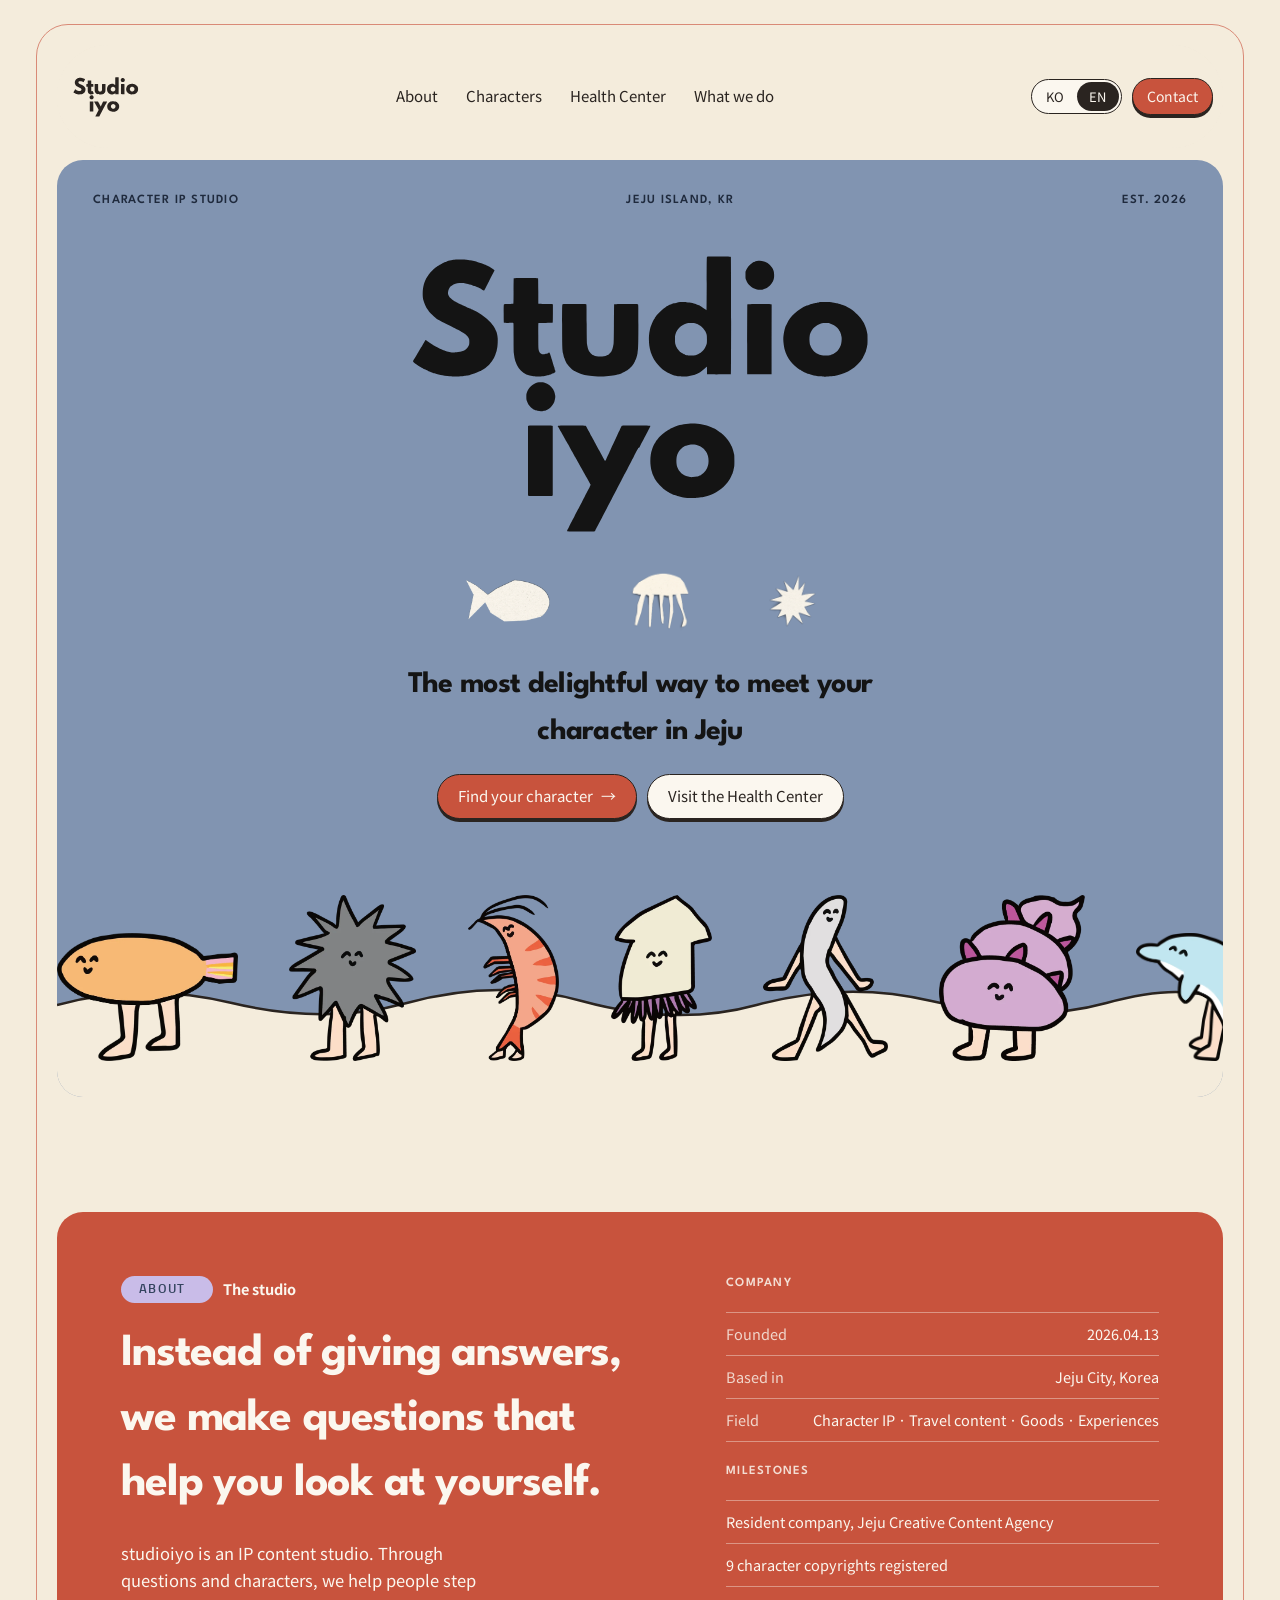
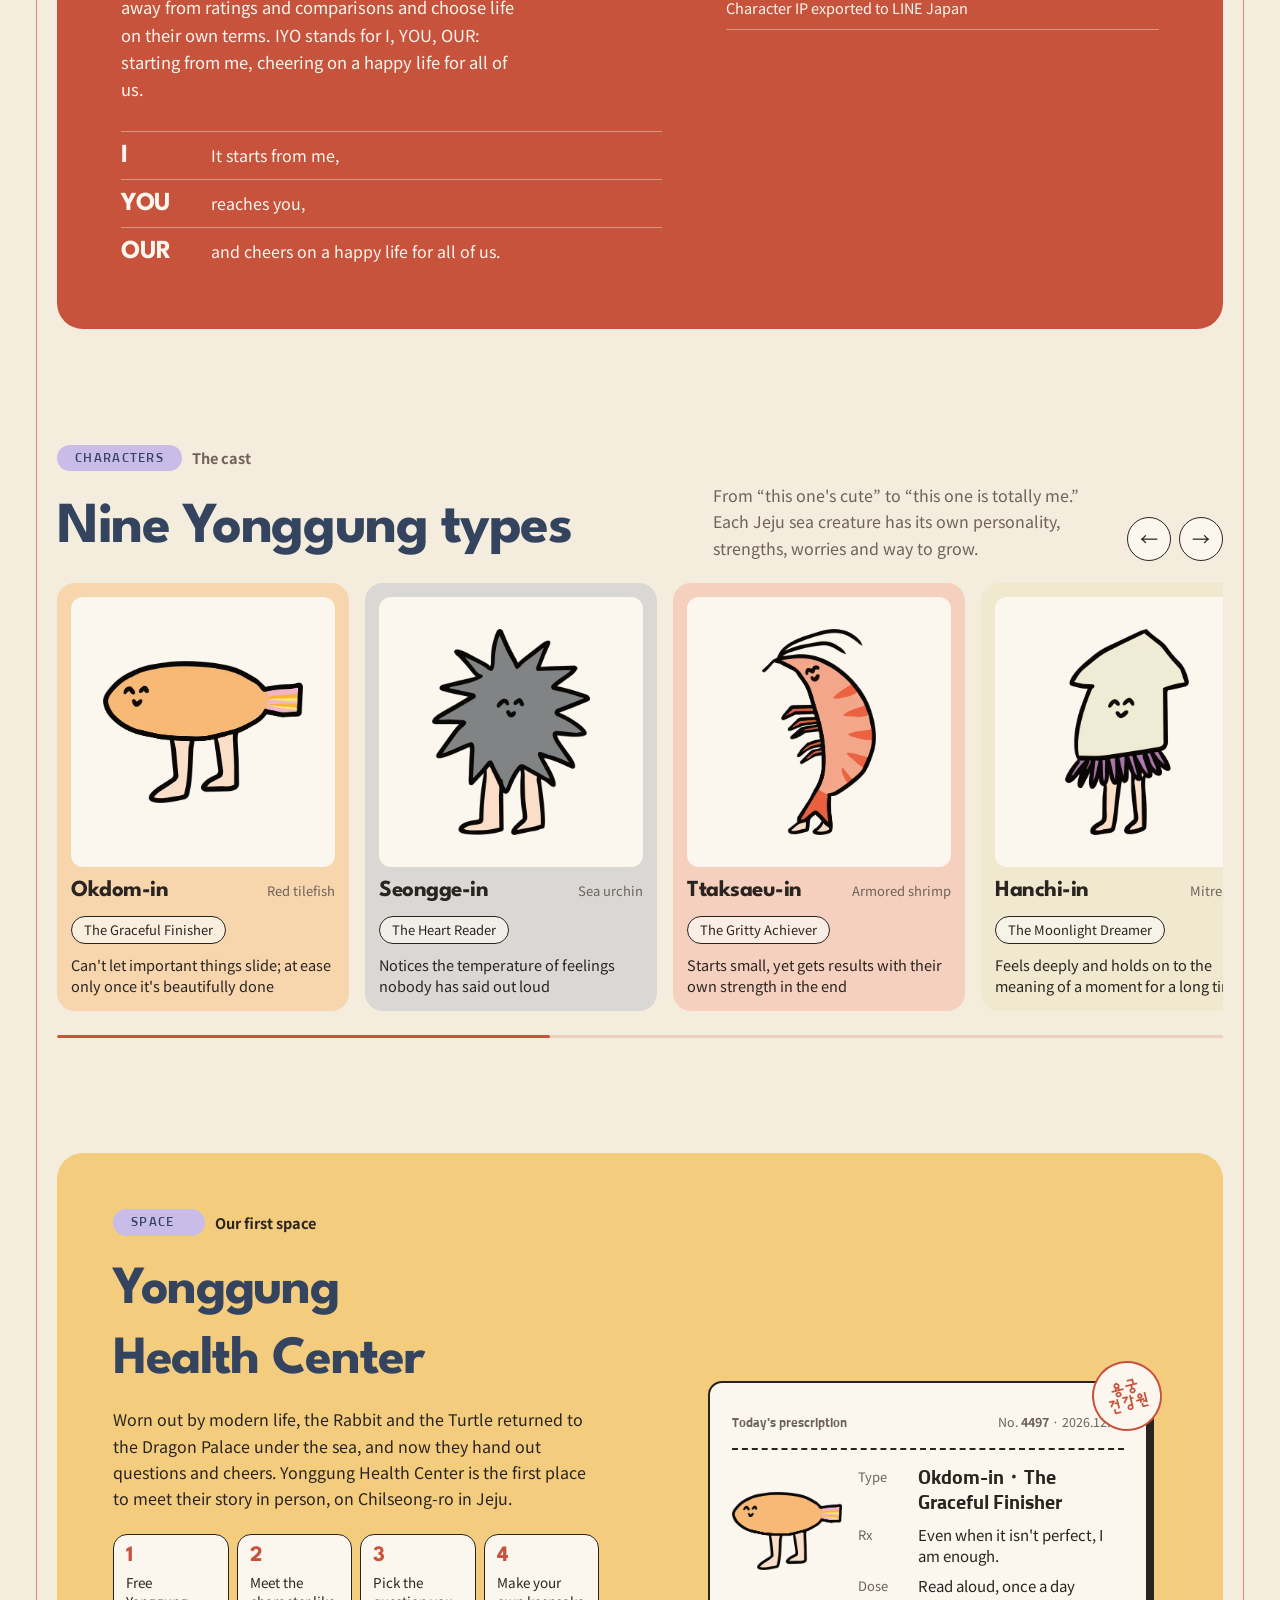
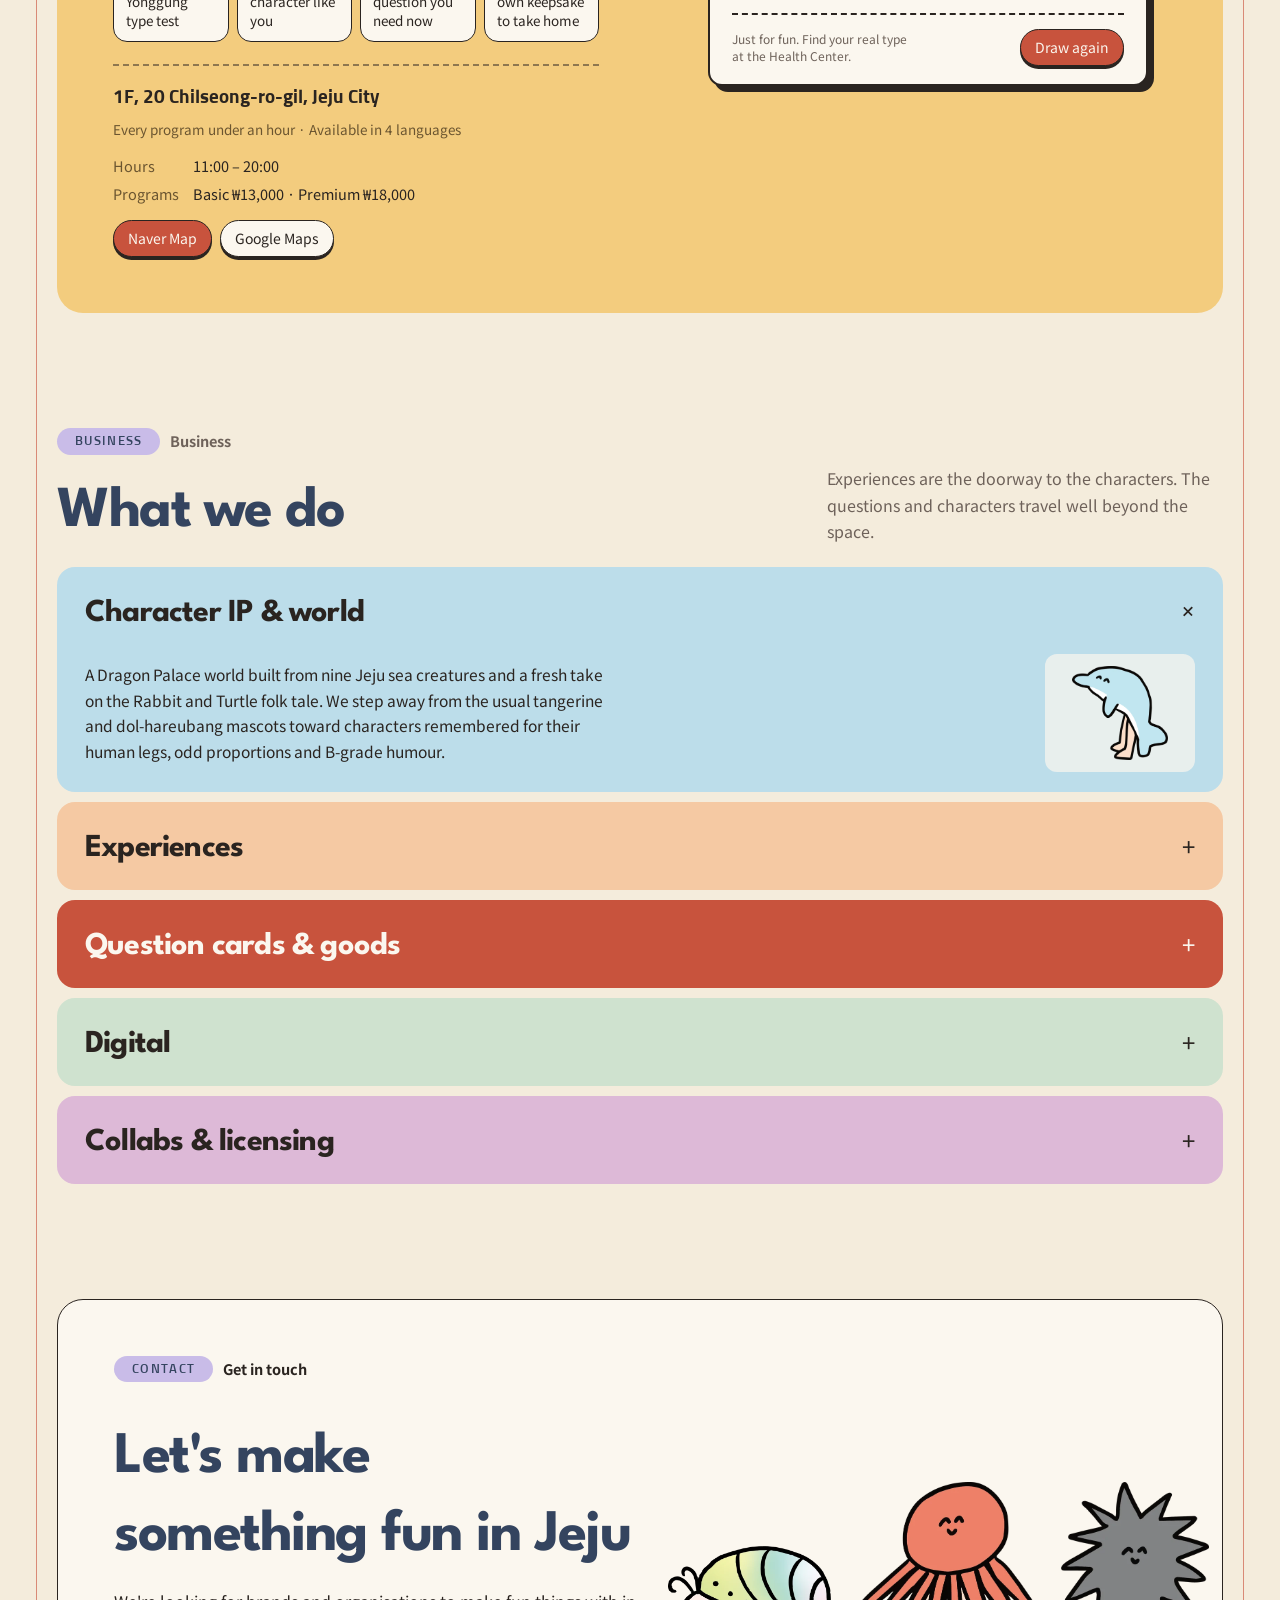
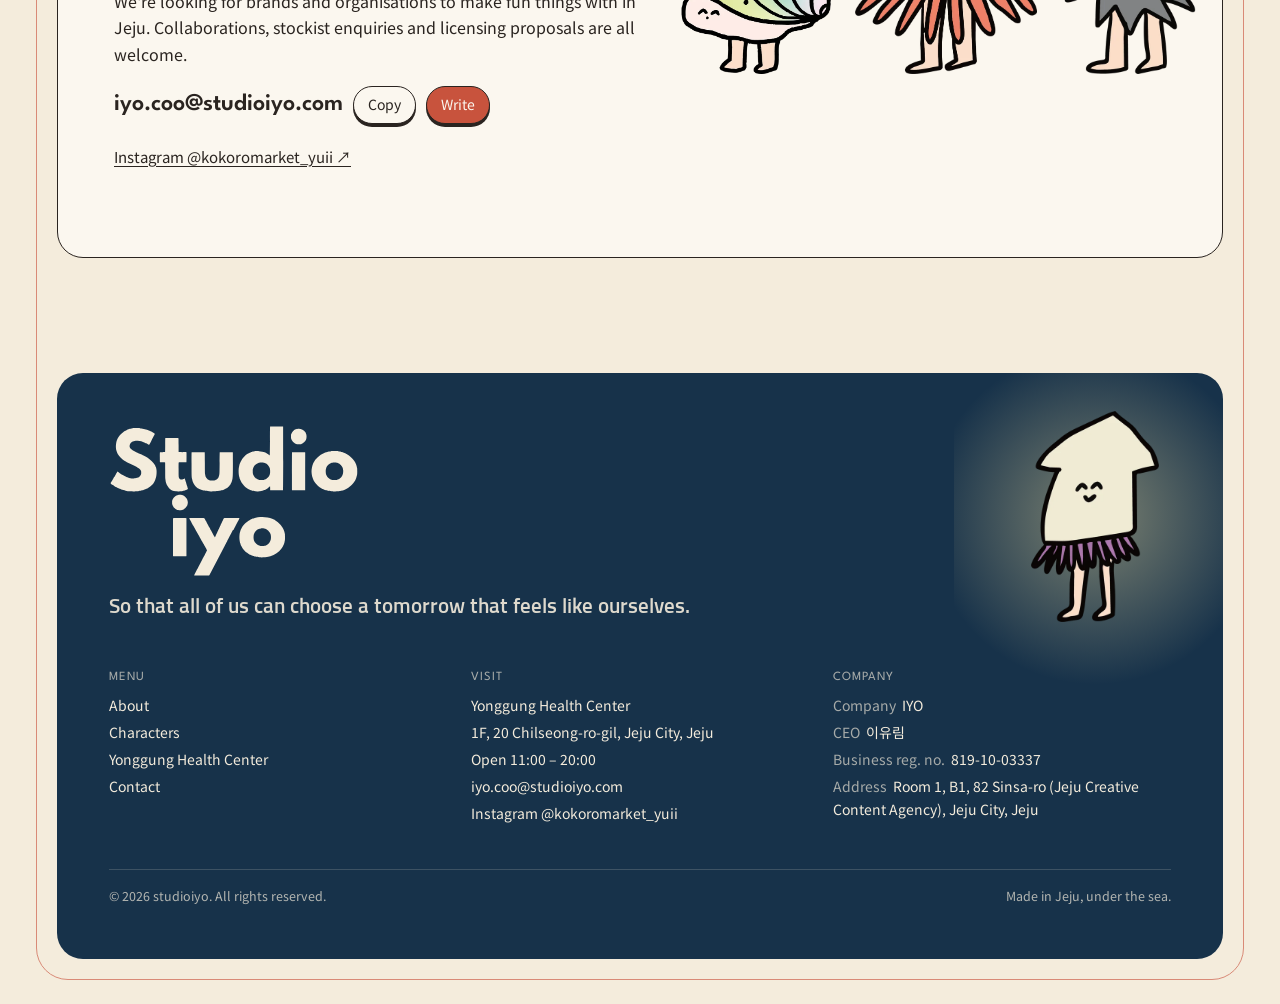
==== commit 62f7f051: "관리자페이지 추가" ====
--- a/index.html
+++ b/index.html
@@ -1,314 +1,27 @@
 <!doctype html>
-<html lang="ko" data-lang="ko">
+<html lang="ko" data-lang="ko" data-default-lang="auto">
 <head>
 <meta charset="utf-8">
 <meta name="viewport" content="width=device-width, initial-scale=1, viewport-fit=cover">
+<title>studioiyo</title>
+<script>(function(){var r=document.documentElement,s=null,d=r.getAttribute("data-default-lang");try{s=localStorage.getItem("iyo-lang")}catch(e){}r.lang=r.dataset.lang=(s==="ko"||s==="en")?s:(d==="ko"||d==="en")?d:((navigator.language||"ko").toLowerCase().indexOf("ko")===0?"ko":"en")})()</script>
 <meta name="description" content="studioiyo(스튜디오 이요)는 질문과 제주 바다 캐릭터로 자기 기준의 삶을 응원하는 IP 콘텐츠 스튜디오입니다. 제주 칠성로 용궁건강원 운영.">
+<link rel="canonical" href="https://studioiyo.com/">
 <meta property="og:title" content="studioiyo">
 <meta property="og:description" content="제주에서 내 캐릭터를 만나는 가장 유쾌한 방법">
 <meta property="og:url" content="https://studioiyo.com/">
 <meta property="og:type" content="website">
-<link rel="icon" type="image/png" href="assets/favicon.png">
-<title>studioiyo</title>
+<meta property="og:site_name" content="studioiyo">
+<link rel="icon" type="image/png" href="/assets/favicon.png">
 <link rel="preconnect" href="https://fonts.googleapis.com">
 <link rel="preconnect" href="https://fonts.gstatic.com" crossorigin>
-<link rel="stylesheet" href="https://fonts.googleapis.com/css2?family=League+Spartan:wght@400..800&family=Noto+Sans+KR:wght@400;500;700&family=Sunflower:wght@300;500;700&display=swap">
-<style>
-/* Layout: one coral-outlined frame; scrolling descends from sky-blue surface → sand beach → coloured sea blocks → deep-sea footer.
-   Single deliberate light look (brand site), so colours are set explicitly rather than themed. */
-:root{
-  color-scheme: light;
-  --sand:#F4ECDC;      /* page ground: Jeju beach sand */
-  --paper:#FBF7EF;     /* card inner */
-  --ink:#2A2420;       /* the characters' outline colour */
-  --ink-soft:#6E625A;
-  --coral:#C8533D;     /* 돌문어 — primary accent, About block, buttons */
-  --coral-line:#D98A77;
-  --sky:#BCDDEA;       /* 남방큰돌고래 — hero sea */
-  --butter:#F3CC7E;    /* 옥돔 — 용궁건강원 block */
-  --lilac:#DDB9D7;     /* 뿔소라 */
-  --peach:#F5C9A3;     /* 딱새우 */
-  --seaglass:#CFE2CF;  /* 전복 */
-  --deep:#17324A;      /* 용궁 — deep-sea footer */
-
-  --card:#8194B1;      /* 명함 블루 — hero */
-  --slate:#34445F;     /* 발표자료 헤드라인 */
-  --lavender:#C9BCE8;  /* 발표자료 라벨 */
-
-  /* Type: League Spartan = 로고·영문 (명함), Sunflower = 국문 제목 (발표자료 톤), Noto Sans KR = 본문 (소개서) */
-  --f-en:"League Spartan","Noto Sans KR",system-ui,sans-serif;
-  --f-ko:"Sunflower","Noto Sans KR","Apple SD Gothic Neo",sans-serif;
-  --f-body:"Noto Sans KR","Apple SD Gothic Neo","Malgun Gothic",system-ui,sans-serif;
-
-  --r-lg:26px; --r-md:18px; --r-pill:999px;
-  --gap-section:clamp(64px,9vw,120px);
-}
-*{box-sizing:border-box}
-html{scroll-behavior:smooth}
-body{
-  background:var(--sand); color:var(--ink);
-  font-family:var(--f-body); font-size:16px; line-height:1.65;
-  padding-inline:clamp(16px,2.4vw,28px); padding-block:16px;
-  -webkit-font-smoothing:antialiased;
-  word-break:keep-all; overflow-wrap:break-word;
-}
-img{max-width:100%;display:block}
-a{color:inherit}
-button{font:inherit;color:inherit}
-:focus-visible{outline:2px solid var(--ink);outline-offset:3px;border-radius:6px}
-
-/* language switch */
-html[data-lang="en"] .ko{display:none!important}
-html:not([data-lang="en"]) .en{display:none!important}
-
-.frame{
-  max-width:1280px; margin-inline:auto;
-  border:1px solid var(--coral-line); border-radius:32px;
-  padding:clamp(10px,1.6vw,20px);
-  display:grid; grid-template-columns:minmax(0,1fr); gap:var(--gap-section);
-}
-main{display:grid;grid-template-columns:minmax(0,1fr);gap:var(--gap-section)}
-
-/* type roles */
-.en-d{font-family:var(--f-en);font-weight:700;letter-spacing:-.025em}
-.ko-d{font-family:var(--f-ko);font-weight:500;letter-spacing:-.01em}
-.label{font-family:var(--f-en);font-weight:600;font-size:12.5px;letter-spacing:.1em;text-transform:uppercase}
-.eyebrow{display:flex;align-items:center;gap:10px;flex-wrap:wrap;margin:0 0 14px}
-.pill{display:inline-block;background:var(--lavender);color:var(--slate);font-family:var(--f-ko);font-weight:500;font-size:13px;letter-spacing:.1em;text-transform:uppercase;border-radius:var(--r-pill);padding:3px 18px 2px;min-width:92px}
-.eyebrow b{font-size:14.5px;font-weight:700}
-h1,h2,h3{margin:0;text-wrap:balance;line-height:1.12}
-p{margin:0}
-
-/* header */
-.top{
-  position:sticky; top:env(safe-area-inset-top,0px); z-index:20;
-  display:flex; align-items:center; justify-content:space-between; gap:16px;
-  padding:10px 10px 10px 16px; margin-bottom:calc(var(--gap-section) * -1 + 12px);
-  background:color-mix(in srgb,var(--sand) 88%,transparent);
-  backdrop-filter:blur(8px); border-radius:var(--r-pill);
-}
-.logo{display:block;line-height:0;color:var(--ink)}
-.logo svg{height:40px;width:auto;display:block}
-.logo-svg{display:block;width:100%;height:auto}
-.nav{display:flex;gap:clamp(14px,2.2vw,32px);font-size:15px}
-.nav a{text-decoration:none;position:relative}
-.nav a::after{content:"";position:absolute;left:0;right:0;bottom:-2px;height:1px;background:currentColor;transform:scaleX(0);transform-origin:left;transition:transform .25s}
-.nav a:hover::after{transform:scaleX(1)}
-.top-right{display:flex;align-items:center;gap:10px}
-.lang{display:flex;border:1.5px solid var(--ink);border-radius:var(--r-pill);padding:2px;background:var(--paper)}
-.lang button{border:0;background:transparent;border-radius:var(--r-pill);padding:4px 12px;font-size:13px;cursor:pointer;letter-spacing:.04em}
-.lang button[aria-pressed="true"]{background:var(--ink);color:var(--paper)}
-.btn{
-  display:inline-flex;align-items:center;gap:8px;
-  background:var(--coral);color:var(--paper);text-decoration:none;
-  border:1.5px solid var(--ink);border-radius:var(--r-pill);
-  padding:9px 20px;font-size:15px;cursor:pointer;
-  box-shadow:0 3px 0 var(--ink);transition:transform .15s, box-shadow .15s;
-}
-.btn:hover{transform:translateY(-1px);box-shadow:0 4px 0 var(--ink)}
-.btn:active{transform:translateY(2px);box-shadow:0 1px 0 var(--ink)}
-.btn.sm{padding:6px 14px;font-size:14px}
-.btn.ghost{background:var(--paper);color:var(--ink)}
-
-/* hero */
-.hero{
-  background:var(--card); border-radius:var(--r-lg); overflow:hidden;
-  position:relative; padding:clamp(18px,2.6vw,30px) clamp(18px,3vw,36px) 0;
-}
-.hero-meta{display:flex;justify-content:space-between;gap:12px;flex-wrap:wrap;color:#1F2A3D}
-.hero-logo{width:clamp(220px,36vw,470px);margin:clamp(22px,3.4vw,44px) auto 0;color:#141414}
-.hero-logo svg{display:block;width:100%;height:auto}
-.cutouts{display:flex;justify-content:center;align-items:center;gap:clamp(30px,6vw,84px);margin-block:clamp(22px,3vw,36px) clamp(18px,2.4vw,28px)}
-.cutouts img{height:var(--h);width:auto;animation:drift 4s ease-in-out infinite alternate}
-.cutouts img:nth-child(2){animation-delay:-1.3s}.cutouts img:nth-child(3){animation-delay:-2.6s}
-@keyframes drift{from{transform:translateY(0) rotate(-2deg)}to{transform:translateY(-5px) rotate(2deg)}}
-.hero-tag{text-align:center;max-width:34ch;margin-inline:auto;font-size:clamp(20px,2.4vw,30px);line-height:1.35;color:#141414}
-.hero-cta{display:flex;justify-content:center;gap:10px;flex-wrap:wrap;margin-top:22px}
-.beach{position:relative;margin-top:clamp(8px,2vw,20px);padding-top:clamp(84px,11vw,140px);margin-inline:calc(clamp(18px,3vw,36px) * -1)}
-.beach svg,.sand-band{position:relative;z-index:0}
-.beach svg{display:block;width:100%;height:46px}
-.sand-band{background:var(--sand);height:clamp(54px,6vw,72px)}
-.parade{position:absolute;left:0;right:0;bottom:clamp(26px,3vw,36px);overflow:hidden;pointer-events:none;z-index:1}
-.parade-track{display:flex;align-items:flex-end;gap:clamp(28px,4vw,64px);width:max-content;animation:walk 70s linear infinite}
-.parade img{height:clamp(96px,13vw,170px);width:auto;animation:bob .9s ease-in-out infinite alternate}
-.parade img.wide{height:clamp(78px,10vw,132px)}
-.parade img:nth-child(odd){animation-delay:-.45s}
-@keyframes walk{to{transform:translateX(-50%)}}
-@keyframes bob{from{transform:translateY(0) rotate(-1.5deg)}to{transform:translateY(-6px) rotate(1.5deg)}}
-
-/* about */
-.about{
-  background:var(--coral); color:var(--paper); border-radius:var(--r-lg);
-  padding:clamp(28px,5vw,64px);
-  display:grid; grid-template-columns:1.25fr 1fr; gap:clamp(28px,5vw,72px); align-items:start;
-}
-.about h2{font-size:clamp(28px,3.6vw,46px);line-height:1.22;margin-block:4px 28px}
-.about h2 .ko-d{line-height:1.38}
-.about-lead{font-size:16.5px;max-width:44ch}
-.iyo{list-style:none;margin:28px 0 0;padding:0;display:grid;gap:10px}
-.iyo li{display:grid;grid-template-columns:78px 1fr;align-items:baseline;gap:12px;border-top:1px solid rgba(251,247,239,.4);padding-top:10px}
-.iyo b{font-family:var(--f-en);font-weight:700;font-size:26px;line-height:1;letter-spacing:-.01em}
-.about-side{display:grid;gap:22px;font-size:15.5px;align-content:start;min-width:0}
-.about-side h3{font-family:var(--f-en);font-weight:600;font-size:12.5px;letter-spacing:.1em;text-transform:uppercase;opacity:.85}
-.facts{display:grid;margin:0;padding:0;list-style:none;border-top:1px solid rgba(251,247,239,.4)}
-.facts li{display:flex;justify-content:space-between;gap:16px;padding:9px 0;border-bottom:1px solid rgba(251,247,239,.4);font-size:14.5px}
-.facts .k{opacity:.8;flex:none}
-.facts li > span:last-child{text-align:right}
-.facts.plain li > span:last-child{text-align:left}
-
-/* section heads */
-.sec-head{display:flex;align-items:flex-end;justify-content:space-between;gap:16px;margin-bottom:22px;flex-wrap:wrap}
-.sec-head h2{font-size:clamp(34px,4.6vw,58px);color:var(--slate)}
-.sec-head p{color:var(--ink-soft);max-width:44ch}
-
-/* characters */
-.arrows{display:flex;gap:8px}
-.arrow{width:44px;height:44px;border-radius:50%;border:1.5px solid var(--ink);background:var(--paper);cursor:pointer;font-size:18px;display:grid;place-items:center}
-.arrow:hover{background:var(--ink);color:var(--paper)}
-.cast{
-  display:grid; grid-auto-flow:column; grid-auto-columns:clamp(236px,24vw,292px); gap:16px;
-  overflow-x:auto; scroll-snap-type:x mandatory; padding-bottom:6px; scrollbar-width:none;
-}
-.cast::-webkit-scrollbar{display:none}
-.card{scroll-snap-align:start;background:var(--tint);border-radius:var(--r-md);padding:14px;display:grid;gap:10px;min-width:0;align-content:start}
-.card-img{background:var(--paper);border-radius:12px;aspect-ratio:4/4.1;position:relative;max-width:100%}
-.card-img img{position:absolute;left:12%;top:12%;width:76%;height:76%;object-fit:contain;transition:transform .35s cubic-bezier(.3,1.6,.5,1)}
-.card:hover .card-img img{transform:translateY(-6px) rotate(-3deg)}
-.card-title{display:flex;align-items:baseline;justify-content:space-between;gap:8px;flex-wrap:wrap}
-.card-title strong{font-family:var(--f-ko);font-weight:700;font-size:23px;line-height:1.25}
-.card-title strong.en{font-family:var(--f-en);font-weight:700;letter-spacing:-.02em}
-.card-title small{font-size:13px;color:var(--ink-soft)}
-.card-title small.ko{font-family:var(--f-en);font-weight:600}
-.card-type{justify-self:start;font-size:13px;border:1.5px solid var(--ink);border-radius:var(--r-pill);padding:2px 12px;background:rgba(251,247,239,.75)}
-.card p{font-size:14.5px;line-height:1.5}
-.progress{height:3px;background:rgba(200,83,61,.18);border-radius:3px;margin-top:18px;overflow:hidden}
-.progress span{display:block;height:100%;width:30%;background:var(--coral);border-radius:3px;transition:width .2s}
-
-/* 용궁건강원 */
-.brand{
-  background:var(--butter); border-radius:var(--r-lg); padding:clamp(24px,4.4vw,56px);
-  display:grid; grid-template-columns:1.1fr 1fr; gap:clamp(28px,4vw,56px); align-items:center;
-}
-.brand h2{font-size:clamp(32px,4.2vw,54px);color:var(--slate);margin-block:4px 16px}
-.brand-copy{display:grid;gap:22px;max-width:54ch;min-width:0}
-.steps{list-style:none;margin:0;padding:0;display:grid;grid-template-columns:repeat(4,minmax(0,1fr));gap:8px;counter-reset:s}
-.steps li{background:var(--paper);border:1.5px solid var(--ink);border-radius:14px;padding:10px 12px 12px;font-size:13.5px;line-height:1.4;counter-increment:s}
-.steps li::before{content:counter(s);display:block;font-family:var(--f-en);font-weight:700;font-size:22px;line-height:1;color:var(--coral);margin-bottom:6px}
-.visit{display:grid;gap:4px;border-top:2px dashed rgba(42,36,32,.5);padding-top:16px}
-.visit strong{font-family:var(--f-ko);font-size:19px}
-.visit small{color:#6b5530;font-size:13.5px}
-.visit .row{display:flex;gap:8px;flex-wrap:wrap;margin-top:10px}
-.visit dl{display:grid;grid-template-columns:auto 1fr;gap:4px 14px;margin:10px 0 0;font-size:14.5px}
-.visit dt{color:#6b5530}
-.visit dd{margin:0;font-variant-numeric:tabular-nums}
-
-.slip{
-  background:var(--paper); border:2px solid var(--ink); border-radius:14px;
-  padding:22px 22px 18px; position:relative; box-shadow:6px 6px 0 var(--ink);
-  max-width:440px; justify-self:center; width:100%;
-}
-.slip-head{display:flex;justify-content:space-between;align-items:baseline;border-bottom:2px dashed var(--ink);padding-bottom:10px;gap:10px;flex-wrap:wrap}
-.slip-head strong{font-family:var(--f-ko);font-size:20px}
-.slip-head span{font-size:12.5px;color:var(--ink-soft);font-variant-numeric:tabular-nums}
-.slip-body{display:grid;grid-template-columns:110px 1fr;gap:16px;align-items:center;padding-block:16px}
-.slip-body img{max-height:130px;width:auto;margin-inline:auto}
-.rx{display:grid;gap:8px;margin:0}
-.rx div{display:grid;grid-template-columns:52px 1fr;gap:8px;font-size:15px;line-height:1.45}
-.rx dt{color:var(--ink-soft);font-size:13px;padding-top:2px}
-.rx dd{margin:0}
-.rx .big{font-family:var(--f-ko);font-weight:700;font-size:20px;line-height:1.25}
-.stamp{
-  position:absolute;right:-16px;top:-22px;width:70px;height:70px;border-radius:50%;background:var(--paper);
-  border:2.5px solid var(--coral);color:var(--coral);display:grid;place-items:center;
-  font-family:var(--f-ko);font-weight:700;font-size:15px;line-height:1.1;text-align:center;transform:rotate(-14deg);
-}
-.slip-foot{display:flex;justify-content:space-between;align-items:center;gap:10px;border-top:2px dashed var(--ink);padding-top:14px;flex-wrap:wrap}
-.slip-foot small{font-size:12px;color:var(--ink-soft);max-width:26ch;line-height:1.45}
-.slip.shake{animation:shake .45s}
-@keyframes shake{20%{transform:rotate(-2deg)}50%{transform:rotate(2deg)}80%{transform:rotate(-1deg)}}
-
-/* what we do: stacked bars */
-.bars{display:grid;gap:10px}
-.bar{border-radius:var(--r-md);background:var(--c);color:var(--fc,var(--ink))}
-.bar summary{
-  list-style:none;cursor:pointer;display:flex;justify-content:space-between;align-items:center;gap:16px;
-  padding:14px clamp(18px,2.4vw,28px);font-size:clamp(22px,2.6vw,32px);
-}
-.bar summary::-webkit-details-marker{display:none}
-.bar summary .plus{font-family:var(--f-body);font-size:24px;transition:transform .25s;flex:none}
-.bar[open] summary .plus{transform:rotate(45deg)}
-.bar-body{display:grid;grid-template-columns:1fr auto;gap:24px;align-items:center;padding:0 clamp(18px,2.4vw,28px) 20px}
-.bar-body p{max-width:58ch;font-size:15.5px}
-.bar-body .thumb{width:150px;height:118px;border-radius:12px;background:rgba(251,247,239,.7);position:relative;flex:none}
-.bar-body .thumb img{position:absolute;left:14px;top:12px;width:calc(100% - 28px);height:calc(100% - 24px);object-fit:contain}
-.bar-body ul{margin:10px 0 0;padding:0;list-style:none;display:flex;flex-wrap:wrap;gap:6px}
-.bar-body ul li{font-size:13px;border:1px solid currentColor;border-radius:var(--r-pill);padding:1px 10px}
-
-/* contact */
-.contact{
-  display:grid;grid-template-columns:1.2fr 1fr;gap:clamp(24px,4vw,56px);align-items:center;
-  border:1.5px solid var(--ink);border-radius:var(--r-lg);padding:clamp(24px,4.4vw,56px);background:var(--paper);
-}
-.contact h2{font-size:clamp(34px,4.6vw,60px);color:var(--slate)}
-.contact-copy{display:grid;gap:18px;min-width:0}
-.mail{display:flex;align-items:center;gap:10px;flex-wrap:wrap}
-.mail code{font-family:var(--f-en);font-weight:600;font-size:clamp(18px,2vw,24px);user-select:all;word-break:break-all}
-.insta{font-size:15px;text-underline-offset:3px}
-.copy-state{font-size:13px;color:var(--coral);min-height:1em}
-.contact-art{display:flex;justify-content:center;align-items:flex-end;gap:clamp(8px,2vw,24px)}
-.contact-art img{height:clamp(120px,15vw,200px);width:auto}
-.contact-art img.wide{height:clamp(90px,10vw,140px)}
-
-/* footer */
-.foot{
-  background:var(--deep);color:var(--sand);border-radius:var(--r-lg);
-  padding:clamp(26px,4.4vw,52px);display:grid;gap:clamp(28px,4vw,44px);position:relative;overflow:hidden;
-}
-.foot-word{width:clamp(150px,20vw,250px);color:var(--sand)}
-.foot-line{font-family:var(--f-ko);font-size:clamp(17px,1.8vw,21px);opacity:.9;margin-top:14px}
-.foot-grid{display:grid;grid-template-columns:repeat(3,minmax(0,1fr));gap:24px;font-size:14px;position:relative}
-.foot-grid h3{font-family:var(--f-en);font-size:12.5px;letter-spacing:.08em;text-transform:uppercase;opacity:.65;margin-bottom:10px;font-weight:400}
-.foot-grid ul{list-style:none;margin:0;padding:0;display:grid;gap:4px}
-.foot-grid a{text-decoration:none}
-.foot-grid a:hover{text-decoration:underline}
-.foot-grid .k{opacity:.65;margin-right:6px}
-.foot-bottom{display:flex;justify-content:space-between;gap:12px;flex-wrap:wrap;font-size:12.5px;opacity:.7;border-top:1px solid rgba(244,236,220,.25);padding-top:16px}
-.lamp{position:absolute;right:clamp(16px,5vw,64px);top:clamp(18px,3vw,40px);width:clamp(84px,10vw,128px)}
-.lamp::before{content:"";position:absolute;inset:-60%;background:radial-gradient(circle,rgba(247,227,161,.45),rgba(247,227,161,0) 62%);z-index:0}
-.lamp img{position:relative;animation:bob 2.4s ease-in-out infinite alternate}
-
-/* responsive */
-@media (max-width:960px){
-  .steps{grid-template-columns:repeat(2,minmax(0,1fr))}
-}
-@media (max-width:880px){
-  .about,.brand,.contact{grid-template-columns:1fr}
-  .foot-grid{grid-template-columns:1fr 1fr}
-  .nav{display:none}
-  .bar-body{grid-template-columns:1fr}
-  .bar-body .thumb{justify-self:end}
-}
-@media (max-width:520px){
-  .top{padding-left:12px}
-  .logo svg{height:34px}
-  .top .btn{display:none}
-  .hero-meta span:nth-child(2){display:none}
-  .foot-grid{grid-template-columns:1fr}
-  .lamp{display:none}
-  .slip-body{grid-template-columns:1fr}
-  .slip-body img{max-height:96px}
-  .frame{padding:8px;border-radius:24px}
-  .stamp{right:-8px;width:62px;height:62px;font-size:13px}
-  .iyo li{grid-template-columns:64px 1fr}
-}
-@media (prefers-reduced-motion:reduce){
-  html{scroll-behavior:auto}
-  .parade-track,.parade img,.lamp img,.cutouts img{animation:none}
-  .slip.shake{animation:none}
-}
-</style>
+<link rel="stylesheet" href="https://fonts.googleapis.com/css2?family=League+Spartan:wght@400..800&amp;family=Noto+Sans+KR:wght@400;500;700&amp;family=Sunflower:wght@300;500;700&amp;display=swap">
+<link rel="stylesheet" href="/assets/css/site.css?v=8fa033a6">
+<style id="theme">:root{--sand:#F4ECDC;--paper:#FBF7EF;--ink:#2A2420;--ink-soft:#6E625A;--coral:#C8533D;--coral-line:#D98A77;--card:#8194B1;--slate:#34445F;--lavender:#C9BCE8;--butter:#F3CC7E;--sky:#BCDDEA;--peach:#F5C9A3;--seaglass:#CFE2CF;--lilac:#DDB9D7;--deep:#17324A;--f-en:"League Spartan","Noto Sans KR",system-ui,sans-serif;--f-ko:"Sunflower","Noto Sans KR","Apple SD Gothic Neo",sans-serif;--f-body:"Noto Sans KR","Apple SD Gothic Neo","Malgun Gothic",system-ui,sans-serif;--k:1;--hs:1;--gk:1;--maxw:1280px;--r-lg:26px;--r-md:18px}</style>
+<script type="application/ld+json">{"@context":"https://schema.org","@type":"Organization","name":"studioiyo","url":"https://studioiyo.com","logo":"https://studioiyo.com/assets/favicon.png","email":"iyo.coo@studioiyo.com","sameAs":["https://www.instagram.com/kokoromarket_yuii/"]}</script>
 </head>
 <body>
+
 <div class="frame">
 <svg width="0" height="0" style="position:absolute" aria-hidden="true"><symbol id="iyo-logo" viewBox="0 0 574 350"><path fill="currentColor" fill-rule="evenodd" d="M195.6 345.5 C195.5 345.2 195.9 343.6 196.3 343.1 C196.4 342.9 197.2 341.5 198.0 340.0 C198.8 338.4 200.1 335.9 200.9 334.3 C201.7 332.8 202.5 331.2 202.7 330.8 C202.9 330.4 203.1 330.0 203.2 329.8 C203.4 329.5 204.1 328.1 204.9 326.6 C205.7 325.1 207.0 322.5 207.9 320.9 C208.7 319.2 210.1 316.6 210.9 315.1 C211.7 313.6 213.0 311.0 213.9 309.4 C214.7 307.7 216.3 304.7 217.4 302.6 C218.4 300.6 220.0 297.6 220.8 295.9 C221.7 294.3 223.0 291.9 223.7 290.5 C224.4 289.1 225.0 287.8 225.0 287.5 C225.0 287.3 224.8 286.8 224.5 286.4 C224.2 286.1 224.0 285.7 224.0 285.6 C224.0 285.5 220.0 278.3 219.5 277.5 C219.3 277.3 219.1 276.8 218.9 276.4 C218.7 276.0 218.2 275.2 217.9 274.6 C217.6 274.1 217.1 273.3 216.9 272.9 C216.7 272.5 216.4 272.0 216.3 271.8 C216.1 271.5 215.1 269.6 213.9 267.5 C212.7 265.4 211.6 263.5 211.5 263.2 C211.3 263.0 211.1 262.5 210.9 262.1 C210.7 261.7 210.2 260.9 209.9 260.4 C209.6 259.8 209.1 259.0 208.9 258.6 C208.7 258.2 208.4 257.7 208.3 257.5 C208.1 257.3 207.1 255.4 205.9 253.2 C204.7 251.1 203.6 249.2 203.5 249.0 C203.4 248.8 203.1 248.3 202.9 247.9 C202.7 247.5 202.2 246.7 201.9 246.1 C201.5 245.6 201.2 245.0 201.1 244.8 C200.8 244.2 196.8 236.9 196.5 236.5 C196.4 236.3 196.1 235.8 195.9 235.4 C195.7 235.0 195.2 234.2 194.9 233.6 C194.6 233.1 194.1 232.3 193.9 231.9 C193.7 231.5 193.4 231.0 193.3 230.8 C192.9 230.3 188.9 223.0 188.7 222.5 C188.6 222.3 188.2 221.7 187.9 221.1 C187.6 220.6 187.1 219.8 186.9 219.4 C186.7 219.0 186.2 218.2 185.9 217.6 C185.6 217.1 185.1 216.3 185.0 216.0 C184.8 215.7 184.5 215.2 184.3 214.9 C183.9 214.5 183.9 214.4 184.4 214.1 C185.0 213.6 218.2 213.6 218.8 214.1 C219.2 214.4 220.2 216.1 221.1 217.9 C221.3 218.3 222.0 219.5 222.6 220.6 C223.2 221.7 224.1 223.4 224.6 224.4 C225.1 225.3 225.8 226.6 226.1 227.1 C226.4 227.7 227.1 228.9 227.6 229.9 C228.5 231.5 229.4 233.2 231.0 236.1 C231.4 236.8 232.1 238.2 232.6 239.1 C233.1 240.1 233.8 241.3 234.1 241.9 C234.4 242.4 235.1 243.7 235.6 244.6 C236.1 245.6 236.8 246.8 237.1 247.4 C237.4 247.9 238.1 249.2 238.6 250.1 C239.1 251.1 239.8 252.3 240.1 252.9 C240.4 253.4 241.1 254.7 241.6 255.6 C242.1 256.6 242.6 257.4 242.8 257.5 C243.1 257.7 243.8 257.3 243.8 257.0 C243.8 256.8 244.3 255.6 244.9 254.3 C246.8 250.2 247.7 248.4 248.4 246.9 C248.7 246.1 249.4 244.6 249.9 243.6 C250.9 241.4 251.6 239.8 252.0 239.0 C252.1 238.7 252.4 238.2 252.5 238.0 C252.6 237.8 253.0 236.9 253.4 236.1 C254.2 234.2 255.0 232.5 255.3 232.0 C255.4 231.8 255.6 231.5 255.7 231.2 C256.0 230.5 256.7 228.8 257.9 226.4 C258.5 225.0 259.3 223.4 259.5 222.8 C259.8 222.1 260.1 221.5 260.3 221.2 C260.4 221.0 260.6 220.7 260.7 220.5 C260.9 219.9 262.0 217.4 262.8 215.8 C263.2 215.0 263.7 214.1 264.0 214.0 C264.8 213.6 298.5 213.7 299.1 214.1 C299.5 214.4 299.4 214.6 298.0 217.3 C297.2 218.8 295.9 221.4 295.1 222.9 C294.3 224.4 293.0 227.0 292.1 228.6 C290.6 231.5 288.5 235.5 286.8 238.8 C286.4 239.7 286.0 240.6 285.9 240.8 C285.8 241.1 285.6 241.2 285.0 241.2 C284.4 241.2 284.3 241.4 284.1 242.0 C284.0 242.4 283.9 242.8 283.8 242.9 C283.7 242.9 282.9 244.2 282.1 245.8 C281.4 247.4 280.0 250.0 279.1 251.6 C278.3 253.3 276.9 255.9 276.1 257.4 C275.4 258.9 274.0 261.5 273.1 263.1 C272.2 264.8 271.4 266.4 271.2 266.8 C270.9 267.6 270.9 267.6 269.6 269.9 C269.0 271.0 268.4 272.2 268.3 272.5 C268.1 272.8 267.9 273.3 267.8 273.5 C267.6 273.7 266.9 275.1 266.1 276.6 C265.3 278.1 264.0 280.7 263.1 282.4 C262.3 284.0 260.9 286.6 260.1 288.1 C259.3 289.6 258.0 292.2 257.1 293.9 C256.3 295.5 254.9 298.1 254.1 299.6 C253.3 301.1 252.0 303.7 251.1 305.4 C250.3 307.0 248.9 309.6 248.1 311.1 C247.3 312.6 246.0 315.2 245.1 316.9 C244.3 318.5 242.9 321.1 242.1 322.6 C241.3 324.1 240.0 326.7 239.1 328.4 C238.3 330.0 236.9 332.6 236.1 334.1 C235.3 335.6 234.0 338.2 233.1 339.9 C232.2 341.5 231.3 343.3 231.1 343.7 C230.9 344.2 230.5 344.9 230.2 345.2 L229.7 345.8 L212.7 345.8 C201.5 345.8 195.7 345.7 195.6 345.5Z M345.4 303.8 C341.4 303.3 339.0 302.9 337.9 302.6 C337.2 302.4 336.2 302.2 335.6 302.1 C334.5 301.9 331.7 301.1 330.6 300.6 C330.1 300.4 329.6 300.2 329.4 300.2 C329.3 300.2 328.7 300.0 328.1 299.8 C326.1 298.9 324.9 298.3 324.2 298.0 C323.9 297.9 323.2 297.5 322.6 297.1 C322.1 296.8 321.3 296.3 320.9 296.1 C320.5 295.9 319.7 295.4 319.1 295.0 C318.6 294.6 317.6 293.9 316.9 293.4 C313.8 291.3 307.5 284.5 305.9 281.6 C305.4 280.8 305.1 280.1 304.5 279.2 C304.3 278.9 303.8 277.9 303.4 277.0 C303.0 276.1 302.6 275.1 302.4 274.8 C302.2 274.4 302.0 273.7 301.9 273.3 C301.8 272.8 301.5 272.0 301.4 271.6 C300.8 270.3 300.0 266.5 299.7 263.6 C298.9 256.9 299.7 248.1 301.4 243.8 C301.6 243.3 301.8 242.6 301.9 242.2 C302.2 241.2 303.8 237.7 304.9 235.9 C305.2 235.3 305.7 234.5 305.9 234.1 C306.6 232.9 309.5 229.3 311.2 227.4 C313.7 224.8 319.7 220.1 322.2 218.8 C322.6 218.6 323.3 218.2 323.9 217.9 C324.4 217.5 325.0 217.2 325.2 217.1 C327.0 216.3 328.5 215.7 329.0 215.4 C329.3 215.2 330.0 215.0 330.5 214.9 C331.0 214.8 331.7 214.5 332.1 214.4 C336.1 212.7 345.4 211.2 352.0 211.2 C359.8 211.2 368.9 212.9 374.6 215.4 C376.9 216.4 378.2 217.0 378.5 217.1 C378.7 217.2 379.3 217.5 379.8 217.8 C380.3 218.1 381.3 218.8 382.1 219.2 C382.9 219.7 384.1 220.5 384.8 221.0 C385.4 221.5 386.5 222.3 387.2 222.8 C388.9 224.0 393.9 229.1 395.5 231.1 C397.2 233.3 398.2 234.8 398.2 235.1 C398.2 235.2 398.4 235.5 398.6 235.7 C398.8 235.9 399.2 236.7 399.6 237.5 C400.0 238.3 400.4 239.1 400.5 239.3 C401.3 240.9 402.7 245.0 403.1 247.1 C403.3 248.1 403.6 249.3 403.8 249.9 C404.0 250.6 404.1 252.9 404.1 257.8 C404.1 264.0 404.0 264.8 403.5 266.6 C403.2 267.7 403.0 268.9 403.0 269.2 C403.0 269.5 402.8 270.1 402.6 270.5 C402.5 270.8 402.2 271.6 402.1 272.1 C402.0 272.7 401.8 273.4 401.6 273.8 C401.4 274.1 401.0 274.9 400.7 275.6 C399.1 279.3 398.0 281.3 395.7 284.3 C389.7 292.2 380.7 298.3 370.5 301.5 C366.9 302.6 365.0 302.9 358.4 303.7 C356.2 304.0 347.8 304.0 345.4 303.8Z M147.6 301.1 L147.0 300.7 L147.0 257.5 L147.0 214.2 L147.6 214.0 C148.5 213.7 176.2 213.7 177.1 214.0 L177.8 214.2 L177.8 257.5 L177.8 300.7 L177.2 301.1 C176.7 301.5 174.9 301.5 162.4 301.5 C149.9 301.5 148.0 301.5 147.6 301.1Z M357.4 277.3 C358.6 277.0 359.8 276.5 360.1 276.4 C360.4 276.2 360.8 276.0 361.0 276.0 C361.2 276.0 361.8 275.7 362.4 275.3 C367.3 272.0 369.9 268.5 371.3 263.2 C372.1 260.2 372.1 255.3 371.3 252.1 C371.0 250.9 370.5 249.7 370.3 249.4 C370.2 249.1 370.0 248.7 370.0 248.5 C370.0 247.9 367.3 244.2 365.8 242.7 C363.3 240.3 359.8 238.5 356.1 237.7 C353.8 237.2 350.1 237.2 348.5 237.6 C347.7 237.8 346.6 238.0 345.9 238.1 C345.3 238.2 344.7 238.4 344.6 238.5 C344.5 238.6 344.1 238.9 343.6 239.0 C342.4 239.3 339.7 241.0 338.2 242.4 C335.9 244.4 334.0 247.3 332.9 250.1 C331.5 254.0 331.5 261.5 332.9 265.4 C335.2 271.6 339.8 275.7 346.4 277.2 C349.3 278.0 349.4 278.0 352.4 277.9 C354.1 277.8 355.9 277.6 357.4 277.3Z M158.8 195.4 C157.6 195.1 156.2 194.7 155.7 194.4 C155.2 194.2 154.7 194.0 154.6 194.0 C154.3 194.0 151.5 191.9 150.4 190.8 C148.1 188.8 146.7 186.5 145.6 183.2 C145.0 181.6 144.9 181.0 144.9 177.9 C144.9 174.7 144.9 174.2 145.6 172.4 C146.3 170.3 146.5 170.0 147.7 168.1 C149.2 165.7 152.4 162.8 155.0 161.6 C157.7 160.3 159.5 159.9 162.8 159.9 C165.3 159.9 166.2 160.0 167.8 160.5 C172.0 161.8 175.3 164.2 177.8 168.0 C178.4 169.0 179.0 169.9 179.0 170.0 C179.0 170.1 179.2 170.5 179.5 171.0 C179.7 171.5 180.0 172.4 180.1 172.9 C180.2 173.4 180.5 174.4 180.6 175.1 C180.8 175.8 181.0 177.0 181.0 177.8 C181.0 179.3 180.0 184.0 179.6 184.6 C179.4 184.7 179.2 185.2 179.1 185.5 C178.9 186.4 176.5 189.7 175.3 190.8 C174.1 192.0 172.1 193.4 171.0 193.9 C170.5 194.1 169.7 194.5 169.1 194.8 C168.5 195.0 167.9 195.3 167.6 195.3 C167.3 195.3 166.6 195.4 165.9 195.6 C164.2 196.1 161.3 196.0 158.8 195.4Z M54.4 152.6 C54.1 152.6 51.9 152.4 49.5 152.3 C45.5 152.0 40.6 151.3 38.1 150.7 C37.6 150.6 36.4 150.3 35.5 150.1 C34.0 149.8 32.5 149.4 30.6 148.7 C30.2 148.6 29.3 148.3 28.6 148.1 C27.3 147.8 25.0 146.9 24.3 146.5 C24.1 146.4 23.6 146.1 23.2 146.0 C22.9 145.9 22.5 145.6 22.2 145.5 C22.0 145.4 20.7 144.7 19.2 144.0 C17.8 143.3 16.5 142.6 16.2 142.5 C16.0 142.4 14.9 141.7 13.6 141.0 C10.8 139.4 10.7 139.4 8.7 138.0 C4.9 135.5 3.8 134.5 3.8 133.7 C3.8 133.4 4.0 132.8 4.3 132.3 C4.6 131.8 5.0 131.2 5.2 130.9 C5.9 129.7 7.4 127.2 7.9 126.4 C8.2 125.9 9.1 124.4 9.9 123.0 C10.7 121.6 11.6 120.1 11.9 119.6 C12.2 119.2 13.1 117.7 13.9 116.3 C14.7 114.9 15.6 113.4 15.9 112.9 C16.1 112.4 16.8 111.3 17.4 110.4 C17.9 109.5 18.6 108.3 18.8 107.8 C19.1 107.4 19.4 107.0 19.5 107.0 C19.8 107.0 22.6 109.1 24.0 110.3 C24.7 110.9 27.9 113.0 29.1 113.6 C29.8 114.0 30.8 114.6 31.4 114.9 C33.7 116.2 41.5 120.0 41.9 120.0 C42.0 120.0 42.7 120.2 43.4 120.5 C46.6 121.7 51.6 122.8 54.4 122.8 C55.4 122.8 57.8 122.5 59.8 122.2 C67.4 121.1 71.1 118.8 73.2 114.0 C73.8 112.6 73.8 112.0 73.9 109.5 C73.9 107.0 73.8 106.4 73.3 105.3 C72.1 102.6 70.6 101.1 66.2 98.2 C64.5 97.0 62.9 96.0 62.6 95.8 C61.9 95.4 57.7 93.3 57.0 93.0 C56.7 92.9 56.2 92.6 56.0 92.5 C55.8 92.4 55.1 92.1 54.5 91.8 C49.3 89.5 39.4 84.5 37.5 83.3 C36.6 82.7 35.7 82.1 35.5 82.0 C33.6 81.3 25.5 74.0 23.4 71.2 C23.2 70.9 22.6 70.1 22.2 69.5 C19.7 66.2 18.0 62.4 16.6 57.4 C15.5 53.3 15.5 45.3 16.7 40.1 C17.5 36.9 18.8 33.0 19.4 32.2 C19.6 32.0 19.7 31.7 19.7 31.6 C19.7 30.9 22.3 26.9 24.4 24.2 C25.1 23.4 26.6 21.7 27.8 20.6 C29.9 18.5 34.3 15.0 34.7 15.0 C34.8 15.0 35.5 14.5 36.3 14.0 C37.2 13.4 38.8 12.5 40.1 11.8 C41.3 11.2 42.7 10.6 43.0 10.4 C43.4 10.2 43.8 10.0 44.0 10.0 C44.1 10.0 44.7 9.8 45.2 9.6 C46.4 9.0 49.0 8.3 51.2 7.9 C52.1 7.7 53.4 7.4 54.0 7.2 C55.5 6.8 69.3 6.8 71.1 7.2 C71.8 7.4 73.4 7.7 74.6 7.9 C77.5 8.3 82.1 9.4 84.6 10.3 C85.0 10.4 85.9 10.7 86.6 10.9 C88.0 11.3 89.8 11.9 91.3 12.6 C91.8 12.8 92.4 13.0 92.6 13.0 C92.8 13.0 93.0 13.1 93.1 13.2 C93.3 13.4 94.3 13.8 95.5 14.3 C96.7 14.7 97.9 15.3 98.2 15.5 C98.5 15.8 98.9 16.0 99.0 16.0 C99.3 16.0 104.4 19.4 104.9 20.0 C105.3 20.5 105.3 20.6 105.0 21.2 C104.5 21.9 98.9 33.0 98.3 34.2 C98.1 34.6 97.9 35.0 97.7 35.2 C97.6 35.5 97.4 35.9 97.2 36.2 C97.1 36.6 96.9 37.0 96.8 37.2 C96.6 37.5 95.7 39.4 94.6 41.5 C93.5 43.6 92.5 45.4 92.3 45.4 C91.9 45.6 91.2 45.2 89.4 44.1 C88.8 43.8 88.0 43.3 87.6 43.1 C87.1 42.9 86.7 42.7 86.6 42.5 C86.6 42.4 86.2 42.2 85.8 42.1 C85.2 42.0 83.8 41.4 82.1 40.6 C81.7 40.4 81.0 40.1 80.6 40.0 C80.2 39.9 79.1 39.5 78.1 39.1 C75.4 38.1 72.6 37.3 70.6 37.0 C69.6 36.9 68.5 36.6 68.1 36.5 C67.8 36.4 66.0 36.2 64.1 36.2 C60.5 36.2 56.8 36.9 54.9 37.8 C54.3 38.0 53.8 38.2 53.7 38.2 C53.4 38.2 51.4 39.6 50.7 40.3 C49.0 41.9 47.6 45.1 47.3 48.1 C47.1 50.3 48.6 53.5 50.7 55.2 C51.2 55.6 51.8 56.1 52.0 56.3 C52.6 56.8 55.8 58.9 56.2 59.1 C56.5 59.2 57.5 59.8 58.6 60.4 C60.6 61.5 62.5 62.5 63.8 63.0 C64.1 63.1 64.5 63.4 64.8 63.5 C65.0 63.6 65.7 63.9 66.3 64.2 C67.0 64.5 68.0 65.0 68.6 65.2 C69.2 65.5 70.2 66.0 70.8 66.2 C71.4 66.5 72.5 67.0 73.3 67.3 C74.1 67.7 74.9 68.0 75.1 68.0 C75.3 68.0 75.6 68.2 75.7 68.4 C75.9 68.5 76.3 68.8 76.7 68.9 C77.4 69.0 80.6 70.6 83.8 72.3 C90.2 75.8 97.8 82.0 102.0 87.1 C103.5 89.0 106.0 92.7 106.0 93.1 C106.0 93.3 107.1 95.8 107.5 96.6 C108.1 97.6 109.0 102.0 109.2 104.5 C109.5 107.8 109.1 115.5 108.6 117.0 C108.4 117.6 108.2 118.7 108.1 119.5 C108.0 120.3 107.8 121.1 107.7 121.4 C107.5 121.6 107.3 122.4 107.1 123.0 C106.6 124.7 105.8 126.9 105.5 127.4 C105.4 127.7 105.1 128.2 105.0 128.5 C104.9 128.8 104.5 129.5 104.2 130.1 C103.9 130.6 103.2 131.6 102.8 132.4 C101.8 134.1 99.3 137.2 97.9 138.6 C95.6 140.8 92.2 143.3 90.5 144.2 C90.2 144.4 89.4 144.8 88.9 145.1 C88.3 145.5 87.7 145.8 87.5 145.9 C81.0 148.8 78.5 149.7 76.1 150.1 C75.6 150.2 74.8 150.5 74.4 150.6 C74.0 150.8 72.6 151.1 71.4 151.2 C70.2 151.4 69.1 151.6 69.0 151.6 C68.4 152.0 55.7 152.8 54.4 152.6Z M153.9 152.3 C147.0 151.4 142.2 149.2 138.0 145.0 C136.1 143.1 134.9 141.5 133.7 139.1 C132.8 137.5 132.0 135.6 132.0 135.4 C132.0 135.3 131.8 134.7 131.5 134.2 C130.9 132.7 130.0 129.4 129.9 127.5 C129.8 126.6 129.5 124.9 129.4 123.8 C129.1 122.1 129.0 118.0 129.0 103.9 C129.0 87.2 129.0 86.0 128.6 85.9 C128.3 85.8 125.7 85.7 122.7 85.8 C119.5 85.8 117.1 85.7 117.0 85.6 C116.8 85.4 116.7 80.9 116.7 74.1 C116.7 63.9 116.8 62.9 117.1 62.6 C117.4 62.4 119.1 62.3 123.0 62.3 C126.0 62.3 128.6 62.2 128.7 62.1 C128.9 62.0 129.0 57.6 129.0 46.3 C129.0 37.7 129.1 30.5 129.2 30.3 C129.5 29.9 158.9 29.8 159.4 30.3 C159.7 30.5 159.7 33.0 159.8 46.3 C159.8 57.4 159.8 62.0 160.0 62.1 C160.2 62.2 164.0 62.3 168.5 62.3 C173.6 62.2 176.9 62.3 177.3 62.5 L178.0 62.7 L178.0 73.8 C178.0 80.0 177.9 85.1 177.8 85.4 C177.7 85.7 176.7 85.8 169.2 85.8 C163.8 85.8 160.5 85.8 160.2 86.0 C159.8 86.3 159.8 86.7 159.8 100.9 C159.8 116.2 159.9 119.3 160.8 121.0 C161.0 121.5 161.2 122.0 161.2 122.2 C161.2 122.8 163.5 124.7 164.4 124.9 C165.9 125.2 169.3 124.9 170.0 124.4 C170.3 124.2 170.8 124.0 171.0 124.0 C171.2 124.0 171.8 123.7 172.3 123.3 C173.8 122.3 173.9 122.3 175.6 128.0 C176.0 129.2 176.3 130.3 176.3 130.5 C176.3 130.8 176.4 131.0 176.5 131.1 C176.6 131.2 176.8 131.6 176.9 132.1 C177.0 132.5 177.3 133.5 177.5 134.2 C177.7 135.0 178.2 136.5 178.5 137.5 C178.8 138.5 179.3 140.2 179.7 141.2 C180.0 142.2 180.2 143.2 180.2 143.5 C180.2 143.8 180.3 144.0 180.5 144.1 C180.9 144.4 181.3 146.5 181.0 147.0 C180.7 147.5 178.0 149.0 177.4 149.0 C177.3 149.0 176.8 149.2 176.4 149.4 C175.3 150.0 172.3 150.9 171.0 151.1 C170.4 151.2 169.7 151.4 169.4 151.6 C168.8 151.9 160.5 152.7 158.6 152.7 C157.9 152.7 155.8 152.5 153.9 152.3Z M234.1 152.6 C222.8 151.9 219.2 151.3 213.2 149.5 C210.2 148.5 207.1 147.1 205.1 145.8 C204.4 145.4 203.7 145.0 203.6 145.0 C203.5 145.0 202.6 144.3 201.6 143.5 C199.6 141.8 197.4 139.5 196.0 137.4 C194.9 135.9 192.8 131.6 192.8 131.0 C192.8 130.8 192.6 130.5 192.5 130.3 C192.1 130.0 191.4 127.2 190.6 123.6 C189.7 118.7 189.5 113.9 189.5 87.6 C189.5 63.7 189.5 63.2 190.0 62.8 C190.5 62.3 190.9 62.3 204.8 62.3 C213.7 62.3 219.2 62.4 219.5 62.5 C220.0 62.7 220.0 63.8 220.1 86.8 C220.1 102.9 220.3 111.3 220.5 112.1 C220.6 112.8 220.9 114.2 221.1 115.2 C221.5 117.3 221.9 118.6 222.9 120.8 C223.7 122.3 226.9 125.7 228.0 125.9 C228.3 126.0 228.9 126.2 229.2 126.4 C231.7 128.0 242.3 128.0 244.8 126.4 C245.1 126.2 245.7 126.0 246.0 125.9 C247.0 125.7 250.3 122.4 251.0 121.0 C251.9 119.2 252.5 117.3 252.9 115.4 C253.1 114.4 253.4 113.1 253.5 112.5 C253.8 111.7 253.9 105.2 254.0 87.1 C254.1 73.7 254.2 62.7 254.3 62.6 C254.4 62.5 261.1 62.4 269.0 62.3 C283.1 62.3 283.5 62.3 284.0 62.8 C284.5 63.2 284.5 63.7 284.5 87.8 C284.5 113.4 284.3 118.9 283.5 123.2 C282.8 126.7 281.5 131.3 280.7 132.5 C280.6 132.7 280.4 133.2 280.2 133.5 C280.1 133.8 279.9 134.3 279.7 134.5 C279.6 134.7 279.4 135.1 279.3 135.4 C278.9 136.3 277.2 138.7 275.7 140.4 C274.3 141.9 270.8 145.0 270.4 145.0 C270.3 145.0 269.9 145.2 269.5 145.5 C268.4 146.2 265.5 147.7 263.8 148.4 C260.2 149.8 259.6 150.0 258.6 150.1 C258.1 150.2 257.1 150.4 256.5 150.6 C253.0 151.7 239.2 152.9 234.1 152.6Z M339.2 152.7 C339.2 152.6 337.7 152.4 336.0 152.3 C332.9 152.0 329.2 151.3 327.5 150.6 C327.0 150.4 326.3 150.2 326.0 150.1 C325.3 149.9 324.1 149.4 321.9 148.3 C321.1 147.8 320.0 147.3 319.6 147.1 C319.2 146.9 318.3 146.3 317.5 145.8 C316.7 145.2 315.7 144.5 315.2 144.2 C312.6 142.4 307.6 136.9 305.1 133.1 C303.9 131.2 303.8 131.1 301.5 126.4 C301.2 125.9 301.0 125.3 301.0 125.2 C301.0 125.0 300.8 124.4 300.5 123.9 C300.2 123.3 300.0 122.7 300.0 122.6 C300.0 122.4 299.8 121.6 299.5 120.8 C298.0 116.1 297.3 108.9 297.7 102.3 C297.9 100.0 298.2 97.5 298.4 96.6 C298.6 95.8 298.8 94.7 298.9 94.2 C299.5 90.8 302.2 84.1 304.2 81.1 C304.6 80.4 305.0 79.7 305.0 79.6 C305.0 79.4 306.1 77.9 308.1 75.4 C310.6 72.2 314.8 68.5 318.3 66.2 C319.8 65.2 324.0 63.0 324.4 63.0 C324.5 63.0 325.1 62.8 325.6 62.5 C326.1 62.2 326.7 62.0 326.9 62.0 C327.1 62.0 327.9 61.8 328.7 61.5 C329.5 61.2 330.7 61.0 331.4 60.9 C332.1 60.8 332.9 60.6 333.2 60.4 C334.2 60.1 340.8 59.8 344.4 60.0 C348.9 60.3 355.8 61.7 356.6 62.5 C356.7 62.6 357.0 62.8 357.2 62.8 C357.6 62.8 360.0 63.8 360.8 64.3 C361.0 64.4 361.4 64.6 361.6 64.7 C362.4 65.1 366.2 67.6 367.7 68.9 C368.4 69.5 369.1 70.0 369.3 70.0 C369.4 70.0 369.5 56.2 369.6 36.9 C369.6 7.7 369.7 3.7 370.0 3.5 C370.6 3.1 399.3 3.2 399.7 3.6 C400.1 3.9 400.1 149.6 399.8 149.9 C399.5 150.0 370.2 150.1 370.1 149.9 C370.0 149.8 369.9 147.7 370.0 145.3 C370.0 142.6 369.9 140.7 369.7 140.6 C369.6 140.5 368.9 141.0 368.2 141.7 C365.5 144.5 362.2 146.9 359.0 148.5 C358.1 148.9 357.2 149.4 356.9 149.5 C355.2 150.5 349.7 151.9 346.6 152.2 C343.3 152.6 339.4 152.8 339.2 152.7Z M515.2 152.7 C515.2 152.6 513.4 152.4 511.2 152.3 C507.4 152.0 503.1 151.3 501.0 150.6 C500.4 150.4 499.4 150.2 498.9 150.1 C498.3 150.0 497.6 149.8 497.4 149.6 C497.1 149.5 496.5 149.2 496.0 149.1 C495.3 149.0 494.3 148.6 491.9 147.5 C491.3 147.3 490.7 147.0 490.5 146.9 C490.3 146.8 489.7 146.5 489.1 146.1 C488.6 145.8 487.8 145.4 487.4 145.1 C487.0 144.9 486.3 144.6 486.0 144.3 C485.6 144.1 484.6 143.4 483.7 142.8 C481.0 141.0 476.7 136.9 474.2 133.8 C470.7 129.3 468.1 124.1 466.5 118.2 C465.8 115.5 465.0 109.1 465.0 106.2 C465.0 101.1 466.9 91.6 468.5 88.8 C468.6 88.6 469.1 87.6 469.5 86.8 C474.0 77.4 482.9 69.3 494.2 64.3 C494.9 64.0 495.6 63.7 495.7 63.8 C495.8 63.8 496.3 63.6 496.7 63.4 C497.6 62.9 499.6 62.3 501.4 61.9 C502.2 61.7 503.0 61.5 503.2 61.4 C503.4 61.3 504.6 61.0 506.0 60.9 C507.3 60.7 508.9 60.4 509.6 60.2 C511.7 59.8 524.3 59.9 526.4 60.3 C527.5 60.6 529.0 60.8 529.8 60.9 C530.7 61.0 531.7 61.2 532.2 61.4 C532.6 61.6 533.4 61.8 534.0 61.9 C534.6 62.0 535.7 62.3 536.4 62.5 C537.2 62.8 538.4 63.3 539.2 63.6 C540.7 64.1 544.6 65.9 545.2 66.3 C545.5 66.4 546.0 66.7 546.4 66.9 C552.3 70.1 559.4 76.6 562.8 81.8 C564.5 84.3 566.0 86.9 566.0 87.3 C566.0 87.4 566.3 88.1 566.6 88.7 C567.0 89.3 567.2 90.0 567.2 90.2 C567.2 90.3 567.4 90.9 567.6 91.3 C568.4 93.2 568.9 95.2 569.8 100.1 C570.0 101.8 570.0 111.3 569.8 112.8 C569.6 113.4 569.4 114.8 569.2 116.0 C568.9 117.2 568.6 118.6 568.4 119.1 C568.2 119.7 568.0 120.3 568.0 120.5 C568.0 121.4 565.4 127.0 564.0 129.4 C560.8 134.5 555.2 140.2 549.6 143.9 C544.7 147.2 538.0 150.0 532.6 151.0 C531.9 151.2 530.6 151.4 529.8 151.6 C527.3 152.2 515.6 153.0 515.2 152.7Z M420.2 149.8 C419.9 149.6 420.0 63.2 420.2 62.8 C420.6 62.2 449.1 62.1 449.9 62.6 L450.5 63.0 L450.4 106.4 L450.4 149.9 L435.4 149.9 C427.1 150.0 420.3 149.9 420.2 149.8Z M355.1 126.0 C356.0 125.9 357.0 125.6 357.3 125.4 C357.6 125.2 358.2 125.0 358.7 124.9 C359.1 124.8 359.6 124.6 359.8 124.4 C359.9 124.2 360.2 124.0 360.3 124.0 C360.8 124.0 363.0 122.2 364.8 120.5 C366.7 118.5 368.2 116.1 369.3 112.8 C369.8 111.3 369.9 110.7 369.9 106.4 C369.9 101.3 369.7 100.2 368.2 97.0 C366.6 93.6 361.9 88.9 359.5 88.1 C359.1 88.0 358.6 87.8 358.4 87.6 C358.1 87.5 357.0 87.1 356.0 86.7 C354.4 86.2 353.6 86.1 350.1 86.1 C346.6 86.1 345.9 86.2 344.2 86.7 C337.4 88.9 332.9 93.3 330.7 100.1 C330.2 101.7 330.1 102.4 330.1 106.4 C330.1 110.6 330.2 111.0 330.8 113.1 C331.2 114.3 331.6 115.3 331.7 115.4 C331.9 115.4 332.0 115.8 332.1 116.1 C332.5 117.7 335.9 121.6 338.1 123.1 C339.8 124.2 341.3 125.0 341.8 125.0 C342.0 125.0 342.4 125.2 342.7 125.4 C343.0 125.6 344.1 125.9 345.2 126.0 C346.2 126.1 347.1 126.3 347.2 126.4 C347.5 126.6 353.2 126.4 355.1 126.0Z M522.6 126.0 C523.6 125.9 524.6 125.6 524.9 125.4 C525.2 125.2 525.6 125.0 525.8 125.0 C526.7 125.0 530.3 122.6 532.0 121.0 C533.5 119.5 535.5 116.6 535.9 115.1 C536.1 114.6 536.4 114.0 536.5 113.9 C536.9 113.3 537.6 109.4 537.7 106.7 C537.8 104.6 537.7 103.5 537.4 102.5 C537.2 101.8 537.0 100.9 537.0 100.5 C537.0 100.1 536.8 99.4 536.5 98.9 C536.2 98.4 536.0 97.6 535.9 97.2 C535.8 96.8 535.6 96.4 535.5 96.4 C535.4 96.3 534.9 95.6 534.5 94.9 C534.1 94.1 533.0 92.8 532.2 91.9 C530.6 90.3 527.4 88.0 526.7 88.0 C526.5 88.0 526.2 87.9 526.1 87.8 C526.1 87.6 525.0 87.2 523.8 86.8 C521.8 86.2 521.3 86.1 517.6 86.1 C513.5 86.1 512.3 86.4 509.1 87.7 C507.6 88.3 504.2 90.6 503.1 91.8 C501.7 93.2 499.3 96.8 499.1 97.8 C499.0 98.3 498.8 98.9 498.6 99.1 C498.1 99.9 497.6 103.3 497.6 106.4 C497.6 109.3 498.1 112.9 498.5 113.4 C498.6 113.5 498.9 114.2 499.1 114.8 C499.5 116.2 501.3 119.1 502.8 120.7 C503.9 121.9 506.1 123.6 507.1 124.0 C507.4 124.1 507.8 124.3 508.0 124.5 C509.0 125.0 511.4 125.8 512.9 126.0 C513.8 126.2 514.7 126.3 514.7 126.4 C515.0 126.6 520.7 126.3 522.6 126.0Z M432.1 44.1 C428.7 43.5 425.5 41.7 422.9 39.0 C420.5 36.5 419.9 35.5 418.6 32.2 C417.9 30.7 417.9 30.4 417.9 26.4 L417.9 22.1 L418.8 20.0 C419.9 17.5 421.2 15.6 422.9 13.9 C424.3 12.5 427.8 10.0 428.3 10.0 C428.5 10.0 429.0 9.8 429.4 9.6 C430.3 9.1 433.6 8.5 435.7 8.5 C441.9 8.5 447.3 11.4 450.9 16.8 C451.5 17.8 452.0 18.6 452.0 18.7 C452.0 18.8 452.2 19.3 452.5 19.9 C453.2 21.4 453.6 23.6 453.6 26.5 C453.6 29.4 453.2 31.6 452.5 33.1 C452.2 33.7 452.0 34.2 452.0 34.3 C452.0 34.7 449.6 38.0 448.4 39.2 C447.1 40.5 444.8 42.2 444.3 42.2 C444.2 42.2 443.9 42.4 443.8 42.6 C443.6 42.8 443.3 43.0 443.0 43.0 C442.8 43.0 442.3 43.2 441.9 43.4 C440.1 44.4 435.4 44.7 432.1 44.1Z"/></symbol></svg>
 
@@ -330,7 +43,6 @@
   </header>
 
   <main id="top">
-
     <!-- HERO -->
     <section class="hero" aria-labelledby="hero-title">
       <div class="hero-meta label">
@@ -340,13 +52,12 @@
       </div>
       <h1 id="hero-title" class="hero-logo"><svg class="logo-svg" viewBox="0 0 574 350" role="img" aria-label="Studio iyo"><use href="#iyo-logo"/></svg></h1>
       <div class="cutouts" aria-hidden="true">
-        <img src="assets/brand/fish.png" alt="" style="--h:clamp(30px,4vw,48px)">
-        <img src="assets/brand/jelly.png" alt="" style="--h:clamp(38px,5vw,60px)">
-        <img src="assets/brand/urchin.png" alt="" style="--h:clamp(34px,4.6vw,54px)">
+        <img src="/assets/brand/fish.png" alt="" style="--h:clamp(30px,4vw,48px)">
+        <img src="/assets/brand/jelly.png" alt="" style="--h:clamp(38px,5vw,60px)">
+        <img src="/assets/brand/urchin.png" alt="" style="--h:clamp(34px,4.6vw,54px)">
       </div>
       <p class="hero-tag">
-        <span class="ko ko-d">제주에서 내 캐릭터를 만나는<br>가장 유쾌한 방법</span>
-        <span class="en en-d">The most delightful way to meet your character in Jeju</span>
+        <span class="ko ko-d">제주에서 내 캐릭터를 만나는<br>가장 유쾌한 방법</span><span class="en en-d">The most delightful way to meet your character in Jeju</span>
       </p>
       <div class="hero-cta">
         <a class="btn" href="#nine"><span class="ko">내 캐릭터 찾기</span><span class="en">Find your character</span> →</a>
@@ -354,11 +65,11 @@
       </div>
       <div class="beach" aria-hidden="true">
         <svg viewBox="0 0 1200 46" preserveAspectRatio="none">
-          <path d="M0 26 C 60 10, 120 10, 180 24 S 300 40, 360 24 S 480 6, 540 22 S 660 42, 720 26 S 840 8, 900 22 S 1020 40, 1080 24 S 1170 12, 1200 20 L1200 46 L0 46 Z" fill="#F4ECDC"/>
-          <path d="M0 26 C 60 10, 120 10, 180 24 S 300 40, 360 24 S 480 6, 540 22 S 660 42, 720 26 S 840 8, 900 22 S 1020 40, 1080 24 S 1170 12, 1200 20" fill="none" stroke="#2A2420" stroke-width="2.5" vector-effect="non-scaling-stroke"/>
+          <path d="M0 26 C 60 10, 120 10, 180 24 S 300 40, 360 24 S 480 6, 540 22 S 660 42, 720 26 S 840 8, 900 22 S 1020 40, 1080 24 S 1170 12, 1200 20 L1200 46 L0 46 Z" style="fill:var(--sand)"/>
+          <path d="M0 26 C 60 10, 120 10, 180 24 S 300 40, 360 24 S 480 6, 540 22 S 660 42, 720 26 S 840 8, 900 22 S 1020 40, 1080 24 S 1170 12, 1200 20" fill="none" style="stroke:var(--ink)" stroke-width="2.5" vector-effect="non-scaling-stroke"/>
         </svg>
         <div class="sand-band"></div>
-        <div class="parade"><div class="parade-track" id="parade"></div></div>
+        <div class="parade"><div class="parade-track" id="parade"><img src="/assets/characters/okdom.webp" alt="" class="wide"><img src="/assets/characters/seongge.webp" alt=""><img src="/assets/characters/ttaksaeu.webp" alt=""><img src="/assets/characters/hanchi.webp" alt=""><img src="/assets/characters/galchi.webp" alt=""><img src="/assets/characters/bulsora.webp" alt=""><img src="/assets/characters/dolgorae.webp" alt="" class="wide"><img src="/assets/characters/dolmuneo.webp" alt=""><img src="/assets/characters/jeonbok.webp" alt="" class="wide"><img src="/assets/characters/okdom.webp" alt="" class="wide"><img src="/assets/characters/seongge.webp" alt=""><img src="/assets/characters/ttaksaeu.webp" alt=""><img src="/assets/characters/hanchi.webp" alt=""><img src="/assets/characters/galchi.webp" alt=""><img src="/assets/characters/bulsora.webp" alt=""><img src="/assets/characters/dolgorae.webp" alt="" class="wide"><img src="/assets/characters/dolmuneo.webp" alt=""><img src="/assets/characters/jeonbok.webp" alt="" class="wide"></div></div>
       </div>
     </section>
 
@@ -367,12 +78,10 @@
       <div>
         <p class="eyebrow"><span class="pill">About</span><b><span class="ko">회사 소개</span><span class="en">The studio</span></b></p>
         <h2 id="about-title">
-          <span class="ko ko-d">답을 알려 주는 대신, 나를 돌아보게 하는 질문을 만듭니다.</span>
-          <span class="en en-d">Instead of giving answers, we make questions that help you look at yourself.</span>
+          <span class="ko ko-d">답을 알려 주는 대신, 나를 돌아보게 하는 질문을 만듭니다.</span><span class="en en-d">Instead of giving answers, we make questions that help you look at yourself.</span>
         </h2>
         <p class="about-lead">
-          <span class="ko">studioiyo는 질문과 캐릭터로, 사람들이 평가와 비교에서 벗어나 자기 기준으로 삶을 선택하도록 돕는 IP 콘텐츠 스튜디오예요. 이름의 IYO는 I, YOU, OUR. 나로부터 시작해 우리 모두의 행복한 삶을 응원한다는 뜻을 담았어요.</span>
-          <span class="en">studioiyo is an IP content studio. Through questions and characters, we help people step away from ratings and comparisons and choose life on their own terms. IYO stands for I, YOU, OUR: starting from me, cheering on a happy life for all of us.</span>
+          <span class="ko">studioiyo는 질문과 캐릭터로, 사람들이 평가와 비교에서 벗어나 자기 기준으로 삶을 선택하도록 돕는 IP 콘텐츠 스튜디오예요. 이름의 IYO는 I, YOU, OUR. 나로부터 시작해 우리 모두의 행복한 삶을 응원한다는 뜻을 담았어요.</span><span class="en">studioiyo is an IP content studio. Through questions and characters, we help people step away from ratings and comparisons and choose life on their own terms. IYO stands for I, YOU, OUR: starting from me, cheering on a happy life for all of us.</span>
         </p>
         <ol class="iyo">
           <li><b>I</b><span><span class="ko">나로부터 시작해</span><span class="en">It starts from me,</span></span></li>
@@ -411,18 +120,27 @@
           </div>
         </div>
       </div>
-      <div class="cast" id="cast" tabindex="0" aria-label="Characters"></div>
+      <div class="cast" id="cast" tabindex="0" aria-label="Characters">
+        <article class="card" style="--tint:#F7D6AE"><div class="card-img"><img src="/assets/characters/okdom.webp" alt="옥돔인 · 고운 완성러" loading="lazy"></div><div class="card-title"><strong class="ko">옥돔인</strong><strong class="en">Okdom-in</strong><small class="ko">Okdom-in</small><small class="en">Red tilefish</small></div><span class="card-type"><span class="ko">고운 완성러</span><span class="en">The Graceful Finisher</span></span><p><span class="ko">중요한 건 대충 못 넘기고, 아름답게 완성해야 마음이 놓이는 사람</span><span class="en">Can't let important things slide; at ease only once it's beautifully done</span></p></article>
+        <article class="card" style="--tint:#D9D8D5"><div class="card-img"><img src="/assets/characters/seongge.webp" alt="성게인 · 속마음 감지러" loading="lazy"></div><div class="card-title"><strong class="ko">성게인</strong><strong class="en">Seongge-in</strong><small class="ko">Seongge-in</small><small class="en">Sea urchin</small></div><span class="card-type"><span class="ko">속마음 감지러</span><span class="en">The Heart Reader</span></span><p><span class="ko">말하지 않은 마음의 온도를 먼저 알아차리는 사람</span><span class="en">Notices the temperature of feelings nobody has said out loud</span></p></article>
+        <article class="card" style="--tint:#F6D0BE"><div class="card-img"><img src="/assets/characters/ttaksaeu.webp" alt="딱새우인 · 끝내 해냄러" loading="lazy"></div><div class="card-title"><strong class="ko">딱새우인</strong><strong class="en">Ttaksaeu-in</strong><small class="ko">Ttaksaeu-in</small><small class="en">Armored shrimp</small></div><span class="card-type"><span class="ko">끝내 해냄러</span><span class="en">The Gritty Achiever</span></span><p><span class="ko">작게 시작해도 결국 자기 힘으로 결과를 만들어 내는 사람</span><span class="en">Starts small, yet gets results with their own strength in the end</span></p></article>
+        <article class="card" style="--tint:#F0E9D0"><div class="card-img"><img src="/assets/characters/hanchi.webp" alt="한치인 · 달빛 감성러" loading="lazy"></div><div class="card-title"><strong class="ko">한치인</strong><strong class="en">Hanchi-in</strong><small class="ko">Hanchi-in</small><small class="en">Mitre squid</small></div><span class="card-type"><span class="ko">달빛 감성러</span><span class="en">The Moonlight Dreamer</span></span><p><span class="ko">감정이 깊고 섬세해서 순간의 의미를 오래 품는 사람</span><span class="en">Feels deeply and holds on to the meaning of a moment for a long time</span></p></article>
+        <article class="card" style="--tint:#E2E3E1"><div class="card-img"><img src="/assets/characters/galchi.webp" alt="은갈치인 · 계획 전략가" loading="lazy"></div><div class="card-title"><strong class="ko">은갈치인</strong><strong class="en">Eungalchi-in</strong><small class="ko">Eungalchi-in</small><small class="en">Silver hairtail</small></div><span class="card-type"><span class="ko">계획 전략가</span><span class="en">The Strategist</span></span><p><span class="ko">머릿속에 구조와 계획이 잡혀야 움직이는 사람</span><span class="en">Moves only once there's a structure and a plan in their head</span></p></article>
+        <article class="card" style="--tint:#E5CDE2"><div class="card-img"><img src="/assets/characters/bulsora.webp" alt="뿔소라인 · 혹시몰라 보부상" loading="lazy"></div><div class="card-title"><strong class="ko">뿔소라인</strong><strong class="en">Bulsora-in</strong><small class="ko">Bulsora-in</small><small class="en">Horned turban</small></div><span class="card-type"><span class="ko">혹시몰라 보부상</span><span class="en">The Just-in-Case Packer</span></span><p><span class="ko">불안해서라도 빠진 것 없이 미리 챙겨 두는 사람</span><span class="en">Packs everything ahead of time, if only out of worry</span></p></article>
+        <article class="card" style="--tint:#CDE6F0"><div class="card-img"><img src="/assets/characters/dolgorae.webp" alt="남방큰돌고래인 · 인간비타민" loading="lazy"></div><div class="card-title"><strong class="ko">남방큰돌고래인</strong><strong class="en">Dolgorae-in</strong><small class="ko">Dolgorae-in</small><small class="en">Bottlenose dolphin</small></div><span class="card-type"><span class="ko">인간비타민</span><span class="en">The Human Vitamin</span></span><p><span class="ko">같이 있으면 공기가 밝아지고 사람들이 다시 움직이게 되는 사람</span><span class="en">Brightens the air and gets everyone moving again</span></p></article>
+        <article class="card" style="--tint:#F4C3B5"><div class="card-img"><img src="/assets/characters/dolmuneo.webp" alt="돌문어인 · 의리 해결사" loading="lazy"></div><div class="card-title"><strong class="ko">돌문어인</strong><strong class="en">Dolmuneo-in</strong><small class="ko">Dolmuneo-in</small><small class="en">Octopus</small></div><span class="card-type"><span class="ko">의리 해결사</span><span class="en">The Loyal Fixer</span></span><p><span class="ko">내 사람 일에는 바로 팔 걷고 나서는 사람</span><span class="en">Rolls up every sleeve the moment their people need help</span></p></article>
+        <article class="card" style="--tint:#DDEBD6"><div class="card-img"><img src="/assets/characters/jeonbok.webp" alt="전복인 · 슬로우 장인" loading="lazy"></div><div class="card-title"><strong class="ko">전복인</strong><strong class="en">Jeonbok-in</strong><small class="ko">Jeonbok-in</small><small class="en">Abalone</small></div><span class="card-type"><span class="ko">슬로우 장인</span><span class="en">The Slow Artisan</span></span><p><span class="ko">느리지만 오래 지키고, 끝난 것에도 다시 시간을 주는 사람</span><span class="en">Slow but steady; keeps things long and gives even endings more time</span></p></article>
+      </div>
       <div class="progress" aria-hidden="true"><span id="cast-progress"></span></div>
     </section>
 
-    <!-- 용궁건강원 -->
+    <!-- VISIT -->
     <section class="brand" id="visit" aria-labelledby="visit-title">
       <div class="brand-copy">
         <div>
           <p class="eyebrow"><span class="pill">Space</span><b><span class="ko">첫 번째 오프라인 공간</span><span class="en">Our first space</span></b></p>
           <h2 id="visit-title"><span class="ko ko-d">용궁건강원</span><span class="en en-d">Yonggung Health Center</span></h2>
-          <p class="ko">현대 사회에 지친 토끼와 거북이가 바닷속 용궁으로 돌아와, 사람들에게 질문과 응원을 건네요. 용궁건강원은 그 이야기를 제주 칠성로에서 직접 만나는 첫 번째 공간이에요.</p>
-          <p class="en">Worn out by modern life, the Rabbit and the Turtle returned to the Dragon Palace under the sea, and now they hand out questions and cheers. Yonggung Health Center is the first place to meet their story in person, on Chilseong-ro in Jeju.</p>
+          <p class="ko">현대 사회에 지친 토끼와 거북이가 바닷속 용궁으로 돌아와, 사람들에게 질문과 응원을 건네요. 용궁건강원은 그 이야기를 제주 칠성로에서 직접 만나는 첫 번째 공간이에요.</p><p class="en">Worn out by modern life, the Rabbit and the Turtle returned to the Dragon Palace under the sea, and now they hand out questions and cheers. Yonggung Health Center is the first place to meet their story in person, on Chilseong-ro in Jeju.</p>
         </div>
         <ol class="steps">
           <li><span class="ko">무료 용궁체질검사</span><span class="en">Free Yonggung type test</span></li>
@@ -447,13 +165,13 @@
       <div class="slip" id="slip" aria-live="polite">
         <div class="slip-head">
           <strong><span class="ko">오늘의 처방전</span><span class="en">Today's prescription</span></strong>
-          <span>No. <b id="rx-no">0412</b> · <span id="rx-date">2026.10.09</span></span>
+          <span>No. <b id="rx-no">0412</b> · <span id="rx-date"></span></span>
         </div>
         <div class="slip-body">
-          <img id="rx-img" src="assets/characters/okdom.webp" alt="">
+          <img id="rx-img" src="/assets/characters/okdom.webp" alt="">
           <dl class="rx">
-            <div><dt><span class="ko">체질</span><span class="en">Type</span></dt><dd class="big" id="rx-type"></dd></div>
-            <div><dt><span class="ko">처방</span><span class="en">Rx</span></dt><dd id="rx-text"></dd></div>
+            <div><dt><span class="ko">체질</span><span class="en">Type</span></dt><dd class="big" id="rx-type"><span class="ko">옥돔인 · 고운 완성러</span><span class="en">Okdom-in · The Graceful Finisher</span></dd></div>
+            <div><dt><span class="ko">처방</span><span class="en">Rx</span></dt><dd id="rx-text"><span class="ko">완벽하지 않아도 나는 충분히 괜찮다.</span><span class="en">Even when it isn't perfect, I am enough.</span></dd></div>
             <div><dt><span class="ko">용법</span><span class="en">Dose</span></dt><dd><span class="ko">하루 한 번, 소리 내어 읽기</span><span class="en">Read aloud, once a day</span></dd></div>
           </dl>
         </div>
@@ -465,7 +183,7 @@
       </div>
     </section>
 
-    <!-- WHAT WE DO -->
+    <!-- WORK -->
     <section id="work" aria-labelledby="work-title">
       <div class="sec-head">
         <div><p class="eyebrow"><span class="pill">Business</span><b><span class="ko">사업 분야</span><span class="en">Business</span></b></p>
@@ -479,7 +197,7 @@
             <div>
               <p><span class="ko">제주 해양생물 9종과 별주부전의 토끼·거북이를 새롭게 해석한 용궁 세계관. 감귤과 돌하르방 중심의 익숙한 제주 캐릭터에서 벗어나, 사람의 다리와 예상 밖의 비율, B급 유머로 기억되는 캐릭터를 만듭니다.</span><span class="en">A Dragon Palace world built from nine Jeju sea creatures and a fresh take on the Rabbit and Turtle folk tale. We step away from the usual tangerine and dol-hareubang mascots toward characters remembered for their human legs, odd proportions and B-grade humour.</span></p>
             </div>
-            <div class="thumb"><img src="assets/characters/dolgorae.webp" alt=""></div>
+            <div class="thumb"><img src="/assets/characters/dolgorae.webp" alt=""></div>
           </div>
         </details>
         <details class="bar" style="--c:var(--peach)">
@@ -489,7 +207,7 @@
               <p><span class="ko">용궁체질검사로 시작해 112개의 질문 중 지금 필요한 질문을 고르고, 나만의 결과물을 직접 만들어 가져가는 체험입니다.</span><span class="en">Start with the Yonggung type test, choose the questions you need from a set of 112, and make your own keepsake to take home.</span></p>
               <ul><li><span class="ko">한글 족자</span><span class="en">Hangul scroll</span></li><li><span class="ko">여행 바인딩북</span><span class="en">Travel binding book</span></li><li><span class="ko">패브릭 굿즈</span><span class="en">Fabric goods</span></li><li><span class="ko">핀뱃지</span><span class="en">Pin badge</span></li></ul>
             </div>
-            <div class="thumb"><img src="assets/characters/ttaksaeu.webp" alt=""></div>
+            <div class="thumb"><img src="/assets/characters/ttaksaeu.webp" alt=""></div>
           </div>
         </details>
         <details class="bar" style="--c:var(--coral);--fc:var(--paper)">
@@ -499,7 +217,7 @@
               <p><span class="ko">테스트로 찾은 ‘내 캐릭터’를 일상에서도 만날 수 있게, 캐릭터의 성격과 이야기가 고르는 이유가 되는 상품을 만듭니다.</span><span class="en">Products that let you keep meeting “your character” in everyday life, where each character's personality and story is the reason to choose it.</span></p>
               <ul><li><span class="ko">질문카드</span><span class="en">Question cards</span></li><li><span class="ko">스티커</span><span class="en">Stickers</span></li><li><span class="ko">마스킹테이프</span><span class="en">Masking tape</span></li><li><span class="ko">캐릭터 지류</span><span class="en">Paper goods</span></li></ul>
             </div>
-            <div class="thumb"><img src="assets/characters/bulsora.webp" alt=""></div>
+            <div class="thumb"><img src="/assets/characters/bulsora.webp" alt=""></div>
           </div>
         </details>
         <details class="bar" style="--c:var(--seaglass)">
@@ -508,7 +226,7 @@
             <div>
               <p><span class="ko">휴대폰으로 하는 캐릭터 성향 테스트, 용궁 네컷 앱, 4개 국어 번역 시스템으로 외국인 여행자도 같은 경험을 할 수 있게 합니다.</span><span class="en">A character personality test on your phone, the Yonggung four-cut photo app, and a four-language system so international travellers get the same experience.</span></p>
             </div>
-            <div class="thumb"><img src="assets/characters/hanchi.webp" alt=""></div>
+            <div class="thumb"><img src="/assets/characters/hanchi.webp" alt=""></div>
           </div>
         </details>
         <details class="bar" style="--c:var(--lilac)">
@@ -518,7 +236,7 @@
               <p><span class="ko">캐릭터 상품을 넘어 제주 여행 경험 전체에 쓰일 수 있는 IP를 지향합니다.</span><span class="en">We aim for an IP that works across the whole Jeju travel experience, not only on merchandise.</span></p>
               <ul><li><span class="ko">제주 한정 굿즈 공동 개발</span><span class="en">Jeju-only co-developed goods</span></li><li><span class="ko">공동 팝업</span><span class="en">Joint pop-ups</span></li><li><span class="ko">관광 캠페인 캐릭터</span><span class="en">Tourism campaign characters</span></li><li><span class="ko">숙박 웰컴키트</span><span class="en">Hotel welcome kits</span></li><li><span class="ko">여행자 성향 테스트</span><span class="en">Traveller personality tests</span></li></ul>
             </div>
-            <div class="thumb"><img src="assets/characters/okdom.webp" alt=""></div>
+            <div class="thumb"><img src="/assets/characters/okdom.webp" alt=""></div>
           </div>
         </details>
       </div>
@@ -539,15 +257,15 @@
         <p class="copy-state" id="copy-state" role="status"></p>
       </div>
       <div class="contact-art" aria-hidden="true">
-        <img src="assets/characters/jeonbok.webp" alt="" class="wide">
-        <img src="assets/characters/dolmuneo.webp" alt="">
-        <img src="assets/characters/seongge.webp" alt="">
+        <img src="/assets/characters/jeonbok.webp" alt="" class="wide">
+        <img src="/assets/characters/dolmuneo.webp" alt="">
+        <img src="/assets/characters/seongge.webp" alt="">
       </div>
     </section>
   </main>
 
   <footer class="foot" aria-label="Footer">
-    <div class="lamp" aria-hidden="true"><img src="assets/characters/hanchi.webp" alt=""></div>
+    <div class="lamp" aria-hidden="true"><img src="/assets/characters/hanchi.webp" alt=""></div>
     <div>
       <div class="foot-word"><svg class="logo-svg" viewBox="0 0 574 350" role="img" aria-label="Studio iyo"><use href="#iyo-logo"/></svg></div>
       <p class="foot-line"><span class="ko">우리 모두가 나다운 내일을 선택할 수 있도록.</span><span class="en">So that all of us can choose a tomorrow that feels like ourselves.</span></p>
@@ -588,99 +306,7 @@
     </div>
   </footer>
 </div>
-
-<script>
-(function(){
-  /* 9 용궁체질 — 출처: 용궁 캐릭터 설명서(1차 최종 정리 v1) */
-  var CAST=[
-    {id:"okdom",   nm:{ko:"옥돔인",en:"Okdom-in"}, sp:{ko:"옥돔",en:"Red tilefish"},          type:{ko:"고운 완성러",en:"The Graceful Finisher"},  tint:"#F7D6AE",
-      line:{ko:"중요한 건 대충 못 넘기고, 아름답게 완성해야 마음이 놓이는 사람",en:"Can't let important things slide; at ease only once it's beautifully done"},
-      grow:{ko:"완벽하지 않아도 나는 충분히 괜찮다.",en:"Even when it isn't perfect, I am enough."}},
-    {id:"seongge", nm:{ko:"성게인",en:"Seongge-in"}, sp:{ko:"성게",en:"Sea urchin"},            type:{ko:"속마음 감지러",en:"The Heart Reader"},      tint:"#D9D8D5",
-      line:{ko:"말하지 않은 마음의 온도를 먼저 알아차리는 사람",en:"Notices the temperature of feelings nobody has said out loud"},
-      grow:{ko:"내 마음도 누군가에게 알려줘도 괜찮다.",en:"It's okay to let someone know how I feel, too."}},
-    {id:"ttaksaeu",nm:{ko:"딱새우인",en:"Ttaksaeu-in"}, sp:{ko:"딱새우",en:"Armored shrimp"},      type:{ko:"끝내 해냄러",en:"The Gritty Achiever"},     tint:"#F6D0BE",
-      line:{ko:"작게 시작해도 결국 자기 힘으로 결과를 만들어 내는 사람",en:"Starts small, yet gets results with their own strength in the end"},
-      grow:{ko:"나는 증명하려고만 하는 사람이 아니라, 결국 완성해 내는 사람이다.",en:"I'm not just out to prove myself. I'm someone who gets it done."}},
-    {id:"hanchi",  nm:{ko:"한치인",en:"Hanchi-in"}, sp:{ko:"한치",en:"Mitre squid"},           type:{ko:"달빛 감성러",en:"The Moonlight Dreamer"},   tint:"#F0E9D0",
-      line:{ko:"감정이 깊고 섬세해서 순간의 의미를 오래 품는 사람",en:"Feels deeply and holds on to the meaning of a moment for a long time"},
-      grow:{ko:"감정은 깊어도 나는 그 안에 갇히지 않는다.",en:"My feelings run deep, but I'm not trapped in them."}},
-    {id:"galchi",  nm:{ko:"은갈치인",en:"Eungalchi-in"}, sp:{ko:"은갈치",en:"Silver hairtail"},      type:{ko:"계획 전략가",en:"The Strategist"},          tint:"#E2E3E1",
-      line:{ko:"머릿속에 구조와 계획이 잡혀야 움직이는 사람",en:"Moves only once there's a structure and a plan in their head"},
-      grow:{ko:"다 알지 못해도 시작할 수 있다.",en:"I can start without knowing everything."}},
-    {id:"bulsora", nm:{ko:"뿔소라인",en:"Bulsora-in"}, sp:{ko:"뿔소라",en:"Horned turban"},       type:{ko:"혹시몰라 보부상",en:"The Just-in-Case Packer"}, tint:"#E5CDE2",
-      line:{ko:"불안해서라도 빠진 것 없이 미리 챙겨 두는 사람",en:"Packs everything ahead of time, if only out of worry"},
-      grow:{ko:"불안해도 나는 한 걸음 나아갈 수 있다.",en:"Even when I'm anxious, I can take one step forward."}},
-    {id:"dolgorae",nm:{ko:"남방큰돌고래인",en:"Dolgorae-in"}, sp:{ko:"남방큰돌고래",en:"Bottlenose dolphin"}, type:{ko:"인간비타민",en:"The Human Vitamin"},     tint:"#CDE6F0",
-      line:{ko:"같이 있으면 공기가 밝아지고 사람들이 다시 움직이게 되는 사람",en:"Brightens the air and gets everyone moving again"},
-      grow:{ko:"밝은 나도 좋고, 가끔 가라앉는 나도 괜찮다.",en:"The bright me is good, and the sometimes-low me is okay too."}},
-    {id:"dolmuneo",nm:{ko:"돌문어인",en:"Dolmuneo-in"}, sp:{ko:"돌문어",en:"Octopus"},             type:{ko:"의리 해결사",en:"The Loyal Fixer"},         tint:"#F4C3B5",
-      line:{ko:"내 사람 일에는 바로 팔 걷고 나서는 사람",en:"Rolls up every sleeve the moment their people need help"},
-      grow:{ko:"다 책임지지 않아도 나는 강한 사람이다.",en:"I'm strong even when I don't carry it all."}},
-    {id:"jeonbok", nm:{ko:"전복인",en:"Jeonbok-in"}, sp:{ko:"전복",en:"Abalone"},               type:{ko:"슬로우 장인",en:"The Slow Artisan"},        tint:"#DDEBD6",
-      line:{ko:"느리지만 오래 지키고, 끝난 것에도 다시 시간을 주는 사람",en:"Slow but steady; keeps things long and gives even endings more time"},
-      grow:{ko:"놓는 것도 나를 지키는 방식이다.",en:"Letting go is one way of looking after myself."}}
-  ];
-  var WIDE={okdom:1,jeonbok:1,dolgorae:1};
-  var src=function(id){return "assets/characters/"+id+".webp"};
-  var both=function(o){return '<span class="ko">'+o.ko+'</span><span class="en">'+o.en+'</span>'};
-
-  /* parade (two copies for a seamless loop) */
-  var parade=document.getElementById("parade"), ph="";
-  for(var k=0;k<2;k++){CAST.forEach(function(c){ph+='<img src="'+src(c.id)+'" alt=""'+(WIDE[c.id]?' class="wide"':'')+'>';});}
-  parade.innerHTML=ph;
-
-  /* cast cards */
-  var cast=document.getElementById("cast");
-  cast.innerHTML=CAST.map(function(c){
-    return '<article class="card" style="--tint:'+c.tint+'">'+
-      '<div class="card-img"><img src="'+src(c.id)+'" alt="'+c.nm.ko+' · '+c.type.ko+'" loading="lazy"></div>'+
-      '<div class="card-title"><strong class="ko">'+c.nm.ko+'</strong><strong class="en">'+c.nm.en+'</strong>'+
-      '<small class="ko">'+c.nm.en+'</small><small class="en">'+c.sp.en+'</small></div>'+
-      '<span class="card-type">'+both(c.type)+'</span>'+
-      '<p>'+both(c.line)+'</p></article>';
-  }).join("");
-  var bar=document.getElementById("cast-progress");
-  function prog(){var max=cast.scrollWidth-cast.clientWidth;var vis=cast.clientWidth/cast.scrollWidth;
-    var p=max>0?cast.scrollLeft/max:1;bar.style.width=Math.max(vis,0.12)*100+(1-vis)*100*p+"%";}
-  cast.addEventListener("scroll",prog,{passive:true});window.addEventListener("resize",prog);prog();
-  function step(d){var card=cast.querySelector(".card");var w=card?card.getBoundingClientRect().width+16:280;cast.scrollBy({left:d*w,behavior:"smooth"});}
-  document.getElementById("cast-prev").addEventListener("click",function(){step(-1)});
-  document.getElementById("cast-next").addEventListener("click",function(){step(1)});
-
-  /* prescription draw — 처방 = 캐릭터별 성장 문장 */
-  var cur=0, slip=document.getElementById("slip");
-  function today(){var d=new Date();return d.getFullYear()+"."+String(d.getMonth()+1).padStart(2,"0")+"."+String(d.getDate()).padStart(2,"0");}
-  function render(i){var c=CAST[i];
-    var img=document.getElementById("rx-img");img.src=src(c.id);img.alt=c.nm.ko;
-    document.getElementById("rx-type").innerHTML='<span class="ko">'+c.nm.ko+' · '+c.type.ko+'</span><span class="en">'+c.nm.en+' · '+c.type.en+'</span>';
-    document.getElementById("rx-text").innerHTML=both(c.grow);
-    document.getElementById("rx-no").textContent=String(1000+Math.floor(Math.random()*9000));
-    document.getElementById("rx-date").textContent=today();}
-  render(cur);
-  document.getElementById("rx-draw").addEventListener("click",function(){
-    var n;do{n=Math.floor(Math.random()*CAST.length)}while(n===cur);cur=n;render(n);
-    slip.classList.remove("shake");void slip.offsetWidth;slip.classList.add("shake");});
-
-  /* copy e-mail */
-  var state=document.getElementById("copy-state");
-  document.getElementById("mail-copy").addEventListener("click",function(){
-    var t=document.getElementById("mail-addr").textContent, en=document.documentElement.dataset.lang==="en";
-    function fallback(){var r=document.createRange();r.selectNodeContents(document.getElementById("mail-addr"));var s=getSelection();s.removeAllRanges();s.addRange(r);
-      state.textContent=en?"Selected. Press Ctrl+C to copy.":"주소를 선택했어요. Ctrl+C로 복사하세요.";}
-    try{navigator.clipboard.writeText(t).then(function(){state.textContent=en?"Copied.":"복사했어요.";},fallback);}catch(e){fallback();}
-  });
-
-  /* language */
-  var root=document.documentElement;
-  function setLang(l){root.dataset.lang=l;root.lang=l;
-    document.querySelectorAll("[data-set-lang]").forEach(function(b){b.setAttribute("aria-pressed",String(b.dataset.setLang===l))});
-    state.textContent="";
-    try{localStorage.setItem("iyo-lang",l)}catch(e){}}
-  document.querySelectorAll("[data-set-lang]").forEach(function(b){b.addEventListener("click",function(){setLang(b.dataset.setLang)})});
-  var saved=null;try{saved=localStorage.getItem("iyo-lang")}catch(e){}
-  setLang(saved||((navigator.language||"ko").toLowerCase().indexOf("ko")===0?"ko":"en"));
-})();
-</script>
+<script type="application/json" id="cast-data">[{"img":"/assets/characters/okdom.webp","name":{"ko":"옥돔인","en":"Okdom-in"},"type":{"ko":"고운 완성러","en":"The Graceful Finisher"},"grow":{"ko":"완벽하지 않아도 나는 충분히 괜찮다.","en":"Even when it isn't perfect, I am enough."}},{"img":"/assets/characters/seongge.webp","name":{"ko":"성게인","en":"Seongge-in"},"type":{"ko":"속마음 감지러","en":"The Heart Reader"},"grow":{"ko":"내 마음도 누군가에게 알려줘도 괜찮다.","en":"It's okay to let someone know how I feel, too."}},{"img":"/assets/characters/ttaksaeu.webp","name":{"ko":"딱새우인","en":"Ttaksaeu-in"},"type":{"ko":"끝내 해냄러","en":"The Gritty Achiever"},"grow":{"ko":"나는 증명하려고만 하는 사람이 아니라, 결국 완성해 내는 사람이다.","en":"I'm not just out to prove myself. I'm someone who gets it done."}},{"img":"/assets/characters/hanchi.webp","name":{"ko":"한치인","en":"Hanchi-in"},"type":{"ko":"달빛 감성러","en":"The Moonlight Dreamer"},"grow":{"ko":"감정은 깊어도 나는 그 안에 갇히지 않는다.","en":"My feelings run deep, but I'm not trapped in them."}},{"img":"/assets/characters/galchi.webp","name":{"ko":"은갈치인","en":"Eungalchi-in"},"type":{"ko":"계획 전략가","en":"The Strategist"},"grow":{"ko":"다 알지 못해도 시작할 수 있다.","en":"I can start without knowing everything."}},{"img":"/assets/characters/bulsora.webp","name":{"ko":"뿔소라인","en":"Bulsora-in"},"type":{"ko":"혹시몰라 보부상","en":"The Just-in-Case Packer"},"grow":{"ko":"불안해도 나는 한 걸음 나아갈 수 있다.","en":"Even when I'm anxious, I can take one step forward."}},{"img":"/assets/characters/dolgorae.webp","name":{"ko":"남방큰돌고래인","en":"Dolgorae-in"},"type":{"ko":"인간비타민","en":"The Human Vitamin"},"grow":{"ko":"밝은 나도 좋고, 가끔 가라앉는 나도 괜찮다.","en":"The bright me is good, and the sometimes-low me is okay too."}},{"img":"/assets/characters/dolmuneo.webp","name":{"ko":"돌문어인","en":"Dolmuneo-in"},"type":{"ko":"의리 해결사","en":"The Loyal Fixer"},"grow":{"ko":"다 책임지지 않아도 나는 강한 사람이다.","en":"I'm strong even when I don't carry it all."}},{"img":"/assets/characters/jeonbok.webp","name":{"ko":"전복인","en":"Jeonbok-in"},"type":{"ko":"슬로우 장인","en":"The Slow Artisan"},"grow":{"ko":"놓는 것도 나를 지키는 방식이다.","en":"Letting go is one way of looking after myself."}}]</script>
+<script src="/assets/js/site.js?v=09371f34" defer></script>
 </body>
 </html>
--- a/assets/css/site.css
+++ b/assets/css/site.css
@@ -0,0 +1,401 @@
+/* studioiyo site stylesheet. Theme values (colours, fonts, sizes) are overridden per page by an inline <style id="theme"> generated from data/theme.json in the admin.
+   Layout: one coral-outlined frame; scrolling descends from sky-blue surface → sand beach → coloured sea blocks → deep-sea footer.
+   Single deliberate light look (brand site), so colours are set explicitly rather than themed. */
+:root{
+  color-scheme: light;
+  --sand:#F4ECDC;      /* page ground: Jeju beach sand */
+  --paper:#FBF7EF;     /* card inner */
+  --ink:#2A2420;       /* the characters' outline colour */
+  --ink-soft:#6E625A;
+  --coral:#C8533D;     /* 돌문어 — primary accent, About block, buttons */
+  --coral-line:#D98A77;
+  --sky:#BCDDEA;       /* 남방큰돌고래 — hero sea */
+  --butter:#F3CC7E;    /* 옥돔 — 용궁건강원 block */
+  --lilac:#DDB9D7;     /* 뿔소라 */
+  --peach:#F5C9A3;     /* 딱새우 */
+  --seaglass:#CFE2CF;  /* 전복 */
+  --deep:#17324A;      /* 용궁 — deep-sea footer */
+
+  --card:#8194B1;      /* 명함 블루 — hero */
+  --slate:#34445F;     /* 발표자료 헤드라인 */
+  --lavender:#C9BCE8;  /* 발표자료 라벨 */
+
+  /* Type: League Spartan = 로고·영문 (명함), Sunflower = 국문 제목 (발표자료 톤), Noto Sans KR = 본문 (소개서) */
+  --f-en:"League Spartan","Noto Sans KR",system-ui,sans-serif;
+  --f-ko:"Sunflower","Noto Sans KR","Apple SD Gothic Neo",sans-serif;
+  --f-body:"Noto Sans KR","Apple SD Gothic Neo","Malgun Gothic",system-ui,sans-serif;
+
+  --r-lg:26px; --r-md:18px; --r-pill:999px;
+  --gap-section:calc(clamp(64px,9vw,120px) * var(--gk));
+  --k:1; --hs:1; --gk:1; --maxw:1280px;
+}
+*{box-sizing:border-box}
+html{scroll-behavior:smooth}
+body{
+  background:var(--sand); color:var(--ink);
+  font-family:var(--f-body); font-size:calc(16px * var(--k)); line-height:1.65;
+  padding-inline:clamp(16px,2.4vw,28px); padding-block:16px;
+  -webkit-font-smoothing:antialiased;
+  word-break:keep-all; overflow-wrap:break-word;
+}
+img{max-width:100%;display:block}
+a{color:inherit}
+button{font:inherit;color:inherit}
+:focus-visible{outline:2px solid var(--ink);outline-offset:3px;border-radius:6px}
+
+/* language switch */
+html[data-lang="en"] .ko{display:none!important}
+html:not([data-lang="en"]) .en{display:none!important}
+
+.frame{
+  max-width:var(--maxw); margin-inline:auto;
+  border:1px solid var(--coral-line); border-radius:32px;
+  padding:clamp(10px,1.6vw,20px);
+  display:grid; grid-template-columns:minmax(0,1fr); gap:var(--gap-section);
+}
+main{display:grid;grid-template-columns:minmax(0,1fr);gap:var(--gap-section)}
+
+/* type roles */
+.en-d{font-family:var(--f-en);font-weight:700;letter-spacing:-.025em}
+.ko-d{font-family:var(--f-ko);font-weight:500;letter-spacing:-.01em}
+.label{font-family:var(--f-en);font-weight:600;font-size:calc(12.5px * var(--k));letter-spacing:.1em;text-transform:uppercase}
+.eyebrow{display:flex;align-items:center;gap:10px;flex-wrap:wrap;margin:0 0 14px}
+.pill{display:inline-block;background:var(--lavender);color:var(--slate);font-family:var(--f-ko);font-weight:500;font-size:calc(13px * var(--k));letter-spacing:.1em;text-transform:uppercase;border-radius:var(--r-pill);padding:3px 18px 2px;min-width:92px}
+.eyebrow b{font-size:calc(14.5px * var(--k));font-weight:700}
+h1,h2,h3{margin:0;text-wrap:balance;line-height:1.12}
+p{margin:0}
+
+/* header */
+.top{
+  position:sticky; top:env(safe-area-inset-top,0px); z-index:20;
+  display:flex; align-items:center; justify-content:space-between; gap:16px;
+  padding:10px 10px 10px 16px; margin-bottom:calc(var(--gap-section) * -1 + 12px);
+  background:color-mix(in srgb,var(--sand) 88%,transparent);
+  backdrop-filter:blur(8px); border-radius:var(--r-pill);
+}
+.logo{display:block;line-height:0;color:var(--ink)}
+.logo svg{height:40px;width:auto;display:block}
+.logo-svg{display:block;width:100%;height:auto}
+.nav{display:flex;gap:clamp(14px,2.2vw,32px);font-size:calc(15px * var(--k))}
+.nav a{text-decoration:none;position:relative}
+.nav a::after{content:"";position:absolute;left:0;right:0;bottom:-2px;height:1px;background:currentColor;transform:scaleX(0);transform-origin:left;transition:transform .25s}
+.nav a:hover::after{transform:scaleX(1)}
+.top-right{display:flex;align-items:center;gap:10px}
+.lang{display:flex;border:1.5px solid var(--ink);border-radius:var(--r-pill);padding:2px;background:var(--paper)}
+.lang button{border:0;background:transparent;border-radius:var(--r-pill);padding:4px 12px;font-size:calc(13px * var(--k));cursor:pointer;letter-spacing:.04em}
+.lang button[aria-pressed="true"]{background:var(--ink);color:var(--paper)}
+.btn{
+  display:inline-flex;align-items:center;gap:8px;
+  background:var(--coral);color:var(--paper);text-decoration:none;
+  border:1.5px solid var(--ink);border-radius:var(--r-pill);
+  padding:9px 20px;font-size:calc(15px * var(--k));cursor:pointer;
+  box-shadow:0 3px 0 var(--ink);transition:transform .15s, box-shadow .15s;
+}
+.btn:hover{transform:translateY(-1px);box-shadow:0 4px 0 var(--ink)}
+.btn:active{transform:translateY(2px);box-shadow:0 1px 0 var(--ink)}
+.btn.sm{padding:6px 14px;font-size:calc(14px * var(--k))}
+.btn.ghost{background:var(--paper);color:var(--ink)}
+
+/* hero */
+.hero{
+  background:var(--card); border-radius:var(--r-lg); overflow:hidden;
+  position:relative; padding:clamp(18px,2.6vw,30px) clamp(18px,3vw,36px) 0;
+}
+.hero-meta{display:flex;justify-content:space-between;gap:12px;flex-wrap:wrap;color:#1F2A3D}
+.hero-logo{width:clamp(220px,36vw,470px);margin:clamp(22px,3.4vw,44px) auto 0;color:#141414}
+.hero-logo svg{display:block;width:100%;height:auto}
+.cutouts{display:flex;justify-content:center;align-items:center;gap:clamp(30px,6vw,84px);margin-block:clamp(22px,3vw,36px) clamp(18px,2.4vw,28px)}
+.cutouts img{height:var(--h);width:auto;animation:drift 4s ease-in-out infinite alternate}
+.cutouts img:nth-child(2){animation-delay:-1.3s}.cutouts img:nth-child(3){animation-delay:-2.6s}
+@keyframes drift{from{transform:translateY(0) rotate(-2deg)}to{transform:translateY(-5px) rotate(2deg)}}
+.hero-tag{text-align:center;max-width:34ch;margin-inline:auto;font-size:calc(clamp(20px,2.4vw,30px) * var(--k) * var(--hs));line-height:1.35;color:#141414}
+.hero-cta{display:flex;justify-content:center;gap:10px;flex-wrap:wrap;margin-top:22px}
+.beach{position:relative;margin-top:clamp(8px,2vw,20px);padding-top:clamp(84px,11vw,140px);margin-inline:calc(clamp(18px,3vw,36px) * -1)}
+.beach svg,.sand-band{position:relative;z-index:0}
+.beach svg{display:block;width:100%;height:46px}
+.sand-band{background:var(--sand);height:clamp(54px,6vw,72px)}
+.parade{position:absolute;left:0;right:0;bottom:clamp(26px,3vw,36px);overflow:hidden;pointer-events:none;z-index:1}
+.parade-track{display:flex;align-items:flex-end;gap:clamp(28px,4vw,64px);width:max-content;animation:walk 70s linear infinite}
+.parade img{height:clamp(96px,13vw,170px);width:auto;animation:bob .9s ease-in-out infinite alternate}
+.parade img.wide{height:clamp(78px,10vw,132px)}
+.parade img:nth-child(odd){animation-delay:-.45s}
+@keyframes walk{to{transform:translateX(-50%)}}
+@keyframes bob{from{transform:translateY(0) rotate(-1.5deg)}to{transform:translateY(-6px) rotate(1.5deg)}}
+
+/* about */
+.about{
+  background:var(--coral); color:var(--paper); border-radius:var(--r-lg);
+  padding:clamp(28px,5vw,64px);
+  display:grid; grid-template-columns:1.25fr 1fr; gap:clamp(28px,5vw,72px); align-items:start;
+}
+.about h2{font-size:calc(clamp(28px,3.6vw,46px) * var(--k) * var(--hs));line-height:1.22;margin-block:4px 28px}
+.about h2 .ko-d{line-height:1.38}
+.about-lead{font-size:calc(16.5px * var(--k));max-width:44ch}
+.iyo{list-style:none;margin:28px 0 0;padding:0;display:grid;gap:10px}
+.iyo li{display:grid;grid-template-columns:78px 1fr;align-items:baseline;gap:12px;border-top:1px solid rgba(251,247,239,.4);padding-top:10px}
+.iyo b{font-family:var(--f-en);font-weight:700;font-size:calc(26px * var(--k));line-height:1;letter-spacing:-.01em}
+.about-side{display:grid;gap:22px;font-size:calc(15.5px * var(--k));align-content:start;min-width:0}
+.about-side h3{font-family:var(--f-en);font-weight:600;font-size:calc(12.5px * var(--k));letter-spacing:.1em;text-transform:uppercase;opacity:.85}
+.facts{display:grid;margin:0;padding:0;list-style:none;border-top:1px solid rgba(251,247,239,.4)}
+.facts li{display:flex;justify-content:space-between;gap:16px;padding:9px 0;border-bottom:1px solid rgba(251,247,239,.4);font-size:calc(14.5px * var(--k))}
+.facts .k{opacity:.8;flex:none}
+.facts li > span:last-child{text-align:right}
+.facts.plain li > span:last-child{text-align:left}
+
+/* section heads */
+.sec-head{display:flex;align-items:flex-end;justify-content:space-between;gap:16px;margin-bottom:22px;flex-wrap:wrap}
+.sec-head h2{font-size:calc(clamp(34px,4.6vw,58px) * var(--k) * var(--hs));color:var(--slate)}
+.sec-head p{color:var(--ink-soft);max-width:44ch}
+
+/* characters */
+.arrows{display:flex;gap:8px}
+.arrow{width:44px;height:44px;border-radius:50%;border:1.5px solid var(--ink);background:var(--paper);cursor:pointer;font-size:calc(18px * var(--k));display:grid;place-items:center}
+.arrow:hover{background:var(--ink);color:var(--paper)}
+.cast{
+  display:grid; grid-auto-flow:column; grid-auto-columns:clamp(236px,24vw,292px); gap:16px;
+  overflow-x:auto; scroll-snap-type:x mandatory; padding-bottom:6px; scrollbar-width:none;
+}
+.cast::-webkit-scrollbar{display:none}
+.card{scroll-snap-align:start;background:var(--tint);border-radius:var(--r-md);padding:14px;display:grid;gap:10px;min-width:0;align-content:start}
+.card-img{background:var(--paper);border-radius:12px;aspect-ratio:4/4.1;position:relative;max-width:100%}
+.card-img img{position:absolute;left:12%;top:12%;width:76%;height:76%;object-fit:contain;transition:transform .35s cubic-bezier(.3,1.6,.5,1)}
+.card:hover .card-img img{transform:translateY(-6px) rotate(-3deg)}
+.card-title{display:flex;align-items:baseline;justify-content:space-between;gap:8px;flex-wrap:wrap}
+.card-title strong{font-family:var(--f-ko);font-weight:700;font-size:calc(23px * var(--k));line-height:1.25}
+.card-title strong.en{font-family:var(--f-en);font-weight:700;letter-spacing:-.02em}
+.card-title small{font-size:calc(13px * var(--k));color:var(--ink-soft)}
+.card-title small.ko{font-family:var(--f-en);font-weight:600}
+.card-type{justify-self:start;font-size:calc(13px * var(--k));border:1.5px solid var(--ink);border-radius:var(--r-pill);padding:2px 12px;background:rgba(251,247,239,.75)}
+.card p{font-size:calc(14.5px * var(--k));line-height:1.5}
+.progress{height:3px;background:rgba(200,83,61,.18);border-radius:3px;margin-top:18px;overflow:hidden}
+.progress span{display:block;height:100%;width:30%;background:var(--coral);border-radius:3px;transition:width .2s}
+
+/* 용궁건강원 */
+.brand{
+  background:var(--butter); border-radius:var(--r-lg); padding:clamp(24px,4.4vw,56px);
+  display:grid; grid-template-columns:1.1fr 1fr; gap:clamp(28px,4vw,56px); align-items:center;
+}
+.brand h2{font-size:calc(clamp(32px,4.2vw,54px) * var(--k) * var(--hs));color:var(--slate);margin-block:4px 16px}
+.brand-copy{display:grid;gap:22px;max-width:54ch;min-width:0}
+.steps{list-style:none;margin:0;padding:0;display:grid;grid-template-columns:repeat(4,minmax(0,1fr));gap:8px;counter-reset:s}
+.steps li{background:var(--paper);border:1.5px solid var(--ink);border-radius:14px;padding:10px 12px 12px;font-size:calc(13.5px * var(--k));line-height:1.4;counter-increment:s}
+.steps li::before{content:counter(s);display:block;font-family:var(--f-en);font-weight:700;font-size:calc(22px * var(--k));line-height:1;color:var(--coral);margin-bottom:6px}
+.visit{display:grid;gap:4px;border-top:2px dashed rgba(42,36,32,.5);padding-top:16px}
+.visit strong{font-family:var(--f-ko);font-size:calc(19px * var(--k))}
+.visit small{color:#6b5530;font-size:calc(13.5px * var(--k))}
+.visit .row{display:flex;gap:8px;flex-wrap:wrap;margin-top:10px}
+.visit dl{display:grid;grid-template-columns:auto 1fr;gap:4px 14px;margin:10px 0 0;font-size:calc(14.5px * var(--k))}
+.visit dt{color:#6b5530}
+.visit dd{margin:0;font-variant-numeric:tabular-nums}
+
+.slip{
+  background:var(--paper); border:2px solid var(--ink); border-radius:14px;
+  padding:22px 22px 18px; position:relative; box-shadow:6px 6px 0 var(--ink);
+  max-width:440px; justify-self:center; width:100%;
+}
+.slip-head{display:flex;justify-content:space-between;align-items:baseline;border-bottom:2px dashed var(--ink);padding-bottom:10px;gap:10px;flex-wrap:wrap}
+.slip-head strong{font-family:var(--f-ko);font-size:calc(20px * var(--k))}
+.slip-head span{font-size:calc(12.5px * var(--k));color:var(--ink-soft);font-variant-numeric:tabular-nums}
+.slip-body{display:grid;grid-template-columns:110px 1fr;gap:16px;align-items:center;padding-block:16px}
+.slip-body img{max-height:130px;width:auto;margin-inline:auto}
+.rx{display:grid;gap:8px;margin:0}
+.rx div{display:grid;grid-template-columns:52px 1fr;gap:8px;font-size:calc(15px * var(--k));line-height:1.45}
+.rx dt{color:var(--ink-soft);font-size:calc(13px * var(--k));padding-top:2px}
+.rx dd{margin:0}
+.rx .big{font-family:var(--f-ko);font-weight:700;font-size:calc(20px * var(--k));line-height:1.25}
+.stamp{
+  position:absolute;right:-16px;top:-22px;width:70px;height:70px;border-radius:50%;background:var(--paper);
+  border:2.5px solid var(--coral);color:var(--coral);display:grid;place-items:center;
+  font-family:var(--f-ko);font-weight:700;font-size:calc(15px * var(--k));line-height:1.1;text-align:center;transform:rotate(-14deg);
+}
+.slip-foot{display:flex;justify-content:space-between;align-items:center;gap:10px;border-top:2px dashed var(--ink);padding-top:14px;flex-wrap:wrap}
+.slip-foot small{font-size:calc(12px * var(--k));color:var(--ink-soft);max-width:26ch;line-height:1.45}
+.slip.shake{animation:shake .45s}
+@keyframes shake{20%{transform:rotate(-2deg)}50%{transform:rotate(2deg)}80%{transform:rotate(-1deg)}}
+
+/* what we do: stacked bars */
+.bars{display:grid;gap:10px}
+.bar{border-radius:var(--r-md);background:var(--c);color:var(--fc,var(--ink))}
+.bar summary{
+  list-style:none;cursor:pointer;display:flex;justify-content:space-between;align-items:center;gap:16px;
+  padding:14px clamp(18px,2.4vw,28px);font-size:calc(clamp(22px,2.6vw,32px) * var(--k) * var(--hs));
+}
+.bar summary::-webkit-details-marker{display:none}
+.bar summary .plus{font-family:var(--f-body);font-size:calc(24px * var(--k));transition:transform .25s;flex:none}
+.bar[open] summary .plus{transform:rotate(45deg)}
+.bar-body{display:grid;grid-template-columns:1fr auto;gap:24px;align-items:center;padding:0 clamp(18px,2.4vw,28px) 20px}
+.bar-body p{max-width:58ch;font-size:calc(15.5px * var(--k))}
+.bar-body .thumb{width:150px;height:118px;border-radius:12px;background:rgba(251,247,239,.7);position:relative;flex:none}
+.bar-body .thumb img{position:absolute;left:14px;top:12px;width:calc(100% - 28px);height:calc(100% - 24px);object-fit:contain}
+.bar-body ul{margin:10px 0 0;padding:0;list-style:none;display:flex;flex-wrap:wrap;gap:6px}
+.bar-body ul li{font-size:calc(13px * var(--k));border:1px solid currentColor;border-radius:var(--r-pill);padding:1px 10px}
+
+/* contact */
+.contact{
+  display:grid;grid-template-columns:1.2fr 1fr;gap:clamp(24px,4vw,56px);align-items:center;
+  border:1.5px solid var(--ink);border-radius:var(--r-lg);padding:clamp(24px,4.4vw,56px);background:var(--paper);
+}
+.contact h2{font-size:calc(clamp(34px,4.6vw,60px) * var(--k) * var(--hs));color:var(--slate)}
+.contact-copy{display:grid;gap:18px;min-width:0}
+.mail{display:flex;align-items:center;gap:10px;flex-wrap:wrap}
+.mail code{font-family:var(--f-en);font-weight:600;font-size:calc(clamp(18px,2vw,24px) * var(--k) * var(--hs));user-select:all;word-break:break-all}
+.insta{font-size:calc(15px * var(--k));text-underline-offset:3px}
+.copy-state{font-size:calc(13px * var(--k));color:var(--coral);min-height:1em}
+.contact-art{display:flex;justify-content:center;align-items:flex-end;gap:clamp(8px,2vw,24px)}
+.contact-art img{height:clamp(120px,15vw,200px);width:auto}
+.contact-art img.wide{height:clamp(90px,10vw,140px)}
+
+/* footer */
+.foot{
+  background:var(--deep);color:var(--sand);border-radius:var(--r-lg);
+  padding:clamp(26px,4.4vw,52px);display:grid;gap:clamp(28px,4vw,44px);position:relative;overflow:hidden;
+}
+.foot-word{width:clamp(150px,20vw,250px);color:var(--sand)}
+.foot-line{font-family:var(--f-ko);font-size:calc(clamp(17px,1.8vw,21px) * var(--k) * var(--hs));opacity:.9;margin-top:14px}
+.foot-grid{display:grid;grid-template-columns:repeat(3,minmax(0,1fr));gap:24px;font-size:calc(14px * var(--k));position:relative}
+.foot-grid h3{font-family:var(--f-en);font-size:calc(12.5px * var(--k));letter-spacing:.08em;text-transform:uppercase;opacity:.65;margin-bottom:10px;font-weight:400}
+.foot-grid ul{list-style:none;margin:0;padding:0;display:grid;gap:4px}
+.foot-grid a{text-decoration:none}
+.foot-grid a:hover{text-decoration:underline}
+.foot-grid .k{opacity:.65;margin-right:6px}
+.foot-bottom{display:flex;justify-content:space-between;gap:12px;flex-wrap:wrap;font-size:calc(12.5px * var(--k));opacity:.7;border-top:1px solid rgba(244,236,220,.25);padding-top:16px}
+.lamp{position:absolute;right:clamp(16px,5vw,64px);top:clamp(18px,3vw,40px);width:clamp(84px,10vw,128px)}
+.lamp::before{content:"";position:absolute;inset:-60%;background:radial-gradient(circle,rgba(247,227,161,.45),rgba(247,227,161,0) 62%);z-index:0}
+.lamp img{position:relative;animation:bob 2.4s ease-in-out infinite alternate}
+
+/* responsive */
+@media (max-width:960px){
+  .steps{grid-template-columns:repeat(2,minmax(0,1fr))}
+}
+@media (max-width:880px){
+  .about,.brand,.contact{grid-template-columns:1fr}
+  .foot-grid{grid-template-columns:1fr 1fr}
+  .nav{display:none}
+  .bar-body{grid-template-columns:1fr}
+  .bar-body .thumb{justify-self:end}
+}
+@media (max-width:520px){
+  .top{padding-left:12px}
+  .logo svg{height:34px}
+  .top .btn{display:none}
+  .hero-meta span:nth-child(2){display:none}
+  .foot-grid{grid-template-columns:1fr}
+  .lamp{display:none}
+  .slip-body{grid-template-columns:1fr}
+  .slip-body img{max-height:96px}
+  .frame{padding:8px;border-radius:24px}
+  .stamp{right:-8px;width:62px;height:62px;font-size:calc(13px * var(--k))}
+  .iyo li{grid-template-columns:64px 1fr}
+}
+@media (prefers-reduced-motion:reduce){
+  html{scroll-behavior:auto}
+  .parade-track,.parade img,.lamp img,.cutouts img{animation:none}
+  .slip.shake{animation:none}
+}
+
+/* ===== 아래는 관리자 페이지 도입과 함께 추가한 요소 ===== */
+
+/* 공지 배너 (사이트 맨 위 띠) */
+.notice-bar{
+  max-width:var(--maxw); margin:0 auto 12px; display:flex; align-items:center; gap:12px;
+  background:var(--coral); color:var(--paper); border:1.5px solid var(--ink); border-radius:var(--r-pill);
+  padding:9px 10px 9px 22px; font-size:calc(14.5px * var(--k)); line-height:1.45;
+}
+.notice-bar[hidden]{display:none}
+.notice-bar p{flex:1;min-width:0}
+.notice-bar a{font-weight:700;text-underline-offset:3px;white-space:nowrap}
+.notice-bar.tone-deep{background:var(--deep);color:var(--sand)}
+.notice-bar.tone-slate{background:var(--slate);color:var(--paper)}
+.notice-bar.tone-card{background:var(--card);color:#141414}
+.notice-bar.tone-butter{background:var(--butter);color:var(--ink)}
+.notice-x{flex:none;width:30px;height:30px;border-radius:50%;border:0;background:rgba(255,255,255,.18);cursor:pointer;font-size:calc(18px * var(--k));line-height:1}
+.notice-x:hover{background:rgba(255,255,255,.32)}
+
+/* 소식(최근 게시글) · 게시판 목록 */
+.news .sec-head{align-items:flex-end}
+.post-list{list-style:none;margin:0;padding:0;display:grid;gap:10px}
+.post-list a{
+  display:grid;grid-template-columns:auto minmax(0,1fr) auto;align-items:center;gap:18px;text-decoration:none;
+  background:var(--paper);border:1.5px solid var(--ink);border-radius:var(--r-md);padding:16px clamp(16px,2.4vw,26px);
+  transition:transform .15s, box-shadow .15s;
+}
+.post-list a:hover{transform:translateY(-2px);box-shadow:0 4px 0 var(--ink)}
+.pl-img{width:88px;height:66px;border-radius:10px;overflow:hidden;background:var(--sand)}
+.pl-img img{width:100%;height:100%;object-fit:cover}
+.post-list a:not(:has(.pl-img)){grid-template-columns:minmax(0,1fr) auto}
+.pl-body{display:grid;gap:3px;min-width:0}
+.pl-meta{display:flex;gap:8px;align-items:center;font-size:calc(13px * var(--k));color:var(--ink-soft);font-variant-numeric:tabular-nums;margin:0}
+.pin{font-style:normal;background:var(--coral);color:var(--paper);border-radius:var(--r-pill);padding:0 9px;font-size:calc(12px * var(--k))}
+.pl-title{font-family:var(--f-ko);font-weight:700;font-size:calc(19px * var(--k));line-height:1.35}
+.pl-sum{font-size:calc(14px * var(--k));color:var(--ink-soft);overflow:hidden;text-overflow:ellipsis;white-space:nowrap}
+.pl-go{font-size:calc(20px * var(--k))}
+.empty{color:var(--ink-soft);background:var(--paper);border:1.5px dashed var(--ink-soft);border-radius:var(--r-md);padding:28px;text-align:center}
+
+/* 하위 페이지 공통 */
+.page-head{
+  background:var(--card);border-radius:var(--r-lg);padding:clamp(28px,5vw,64px);color:#141414;
+}
+.page-head h1{font-size:calc(clamp(34px,4.8vw,62px) * var(--k) * var(--hs));line-height:1.15;margin-top:6px}
+.page-head p:not(.eyebrow){margin-top:14px;max-width:56ch;font-size:calc(16.5px * var(--k))}
+main.sub{gap:clamp(28px,4vw,48px)}
+.post{background:var(--paper);border:1.5px solid var(--ink);border-radius:var(--r-lg);padding:clamp(22px,5vw,64px);max-width:860px;width:100%;margin-inline:auto}
+.crumb{font-size:calc(14px * var(--k));margin-bottom:18px}
+.crumb a{text-decoration:none}
+.crumb a:hover{text-decoration:underline}
+.post-head{border-bottom:2px dashed var(--ink);padding-bottom:18px;margin-bottom:26px}
+.post-head h1{font-size:calc(clamp(28px,3.6vw,44px) * var(--k) * var(--hs));color:var(--slate);margin-top:8px;line-height:1.25}
+.post-cover{margin:0 0 26px}
+.post-cover img{width:auto;max-width:100%;max-height:480px;margin-inline:auto;border-radius:var(--r-md)}
+.post-nav{display:grid;grid-template-columns:1fr auto 1fr;gap:12px;align-items:center;border-top:2px dashed var(--ink);margin-top:36px;padding-top:18px}
+.post-nav a:not(.btn){display:grid;gap:2px;text-decoration:none;font-size:calc(15px * var(--k));min-width:0}
+.post-nav a:not(.btn):hover{text-decoration:underline}
+.post-nav small{color:var(--ink-soft);font-size:calc(12.5px * var(--k))}
+.post-nav .next{text-align:right}
+
+/* 본문(마크다운) */
+.prose{font-size:calc(16.5px * var(--k));line-height:1.8}
+.prose > * + *{margin-top:1em}
+.prose h2,.prose h3,.prose h4{font-family:var(--f-ko);color:var(--slate);line-height:1.3;margin-top:1.6em}
+.prose h2{font-size:calc(28px * var(--k) * var(--hs))}
+.prose h3{font-size:calc(22px * var(--k) * var(--hs))}
+.prose h4{font-size:calc(18px * var(--k) * var(--hs))}
+.prose ul,.prose ol{padding-left:1.3em}
+.prose li + li{margin-top:.3em}
+.prose a{text-underline-offset:3px;color:var(--coral)}
+.prose img{border-radius:var(--r-md);margin-block:.4em}
+.prose blockquote{margin-inline:0;border-left:4px solid var(--coral);padding:4px 0 4px 18px;color:var(--ink-soft)}
+.prose hr{border:0;border-top:2px dashed var(--ink-soft);margin-block:2em}
+.prose code{background:var(--sand);border-radius:6px;padding:1px 6px;font-size:.92em}
+
+/* 직접 추가한 섹션(관리자 > 홈 화면 구성 > 섹션 추가) */
+.block{
+  background:var(--paper);border:1.5px solid var(--ink);border-radius:var(--r-lg);padding:clamp(24px,4.4vw,56px);
+  display:grid;grid-template-columns:minmax(0,1fr);gap:clamp(24px,4vw,56px);align-items:center;
+}
+.block.has-img{grid-template-columns:1.2fr 1fr}
+.block h2{font-size:calc(clamp(30px,4vw,52px) * var(--k) * var(--hs));color:var(--slate);margin-block:4px 16px}
+.block-copy{display:grid;gap:14px;min-width:0}
+.block.center{text-align:center}
+.block.center .block-copy{justify-items:center}
+.block.center .eyebrow{justify-content:center}
+.block-img img{border-radius:var(--r-md);margin-inline:auto}
+
+/* 404 */
+.lost{display:grid;justify-items:center;text-align:center;gap:14px;padding:clamp(40px,8vw,96px) 16px;background:var(--paper);border:1.5px solid var(--ink);border-radius:var(--r-lg)}
+.lost img{height:clamp(120px,16vw,180px);width:auto;animation:bob 1.2s ease-in-out infinite alternate}
+.lost h1{font-size:calc(clamp(28px,4vw,48px) * var(--k) * var(--hs));color:var(--slate)}
+
+@media (max-width:880px){
+  .block.has-img{grid-template-columns:1fr}
+}
+@media (max-width:520px){
+  .notice-bar{border-radius:var(--r-md);padding:10px 10px 10px 16px;align-items:flex-start}
+  .post-list a{grid-template-columns:minmax(0,1fr) auto;gap:12px}
+  .pl-img{display:none}
+  .pl-sum{white-space:normal}
+  .post-nav{grid-template-columns:1fr 1fr}
+  .post-nav .btn{grid-column:1 / -1;justify-self:center;order:3}
+}
+@media (prefers-reduced-motion:reduce){
+  .lost img{animation:none}
+}
